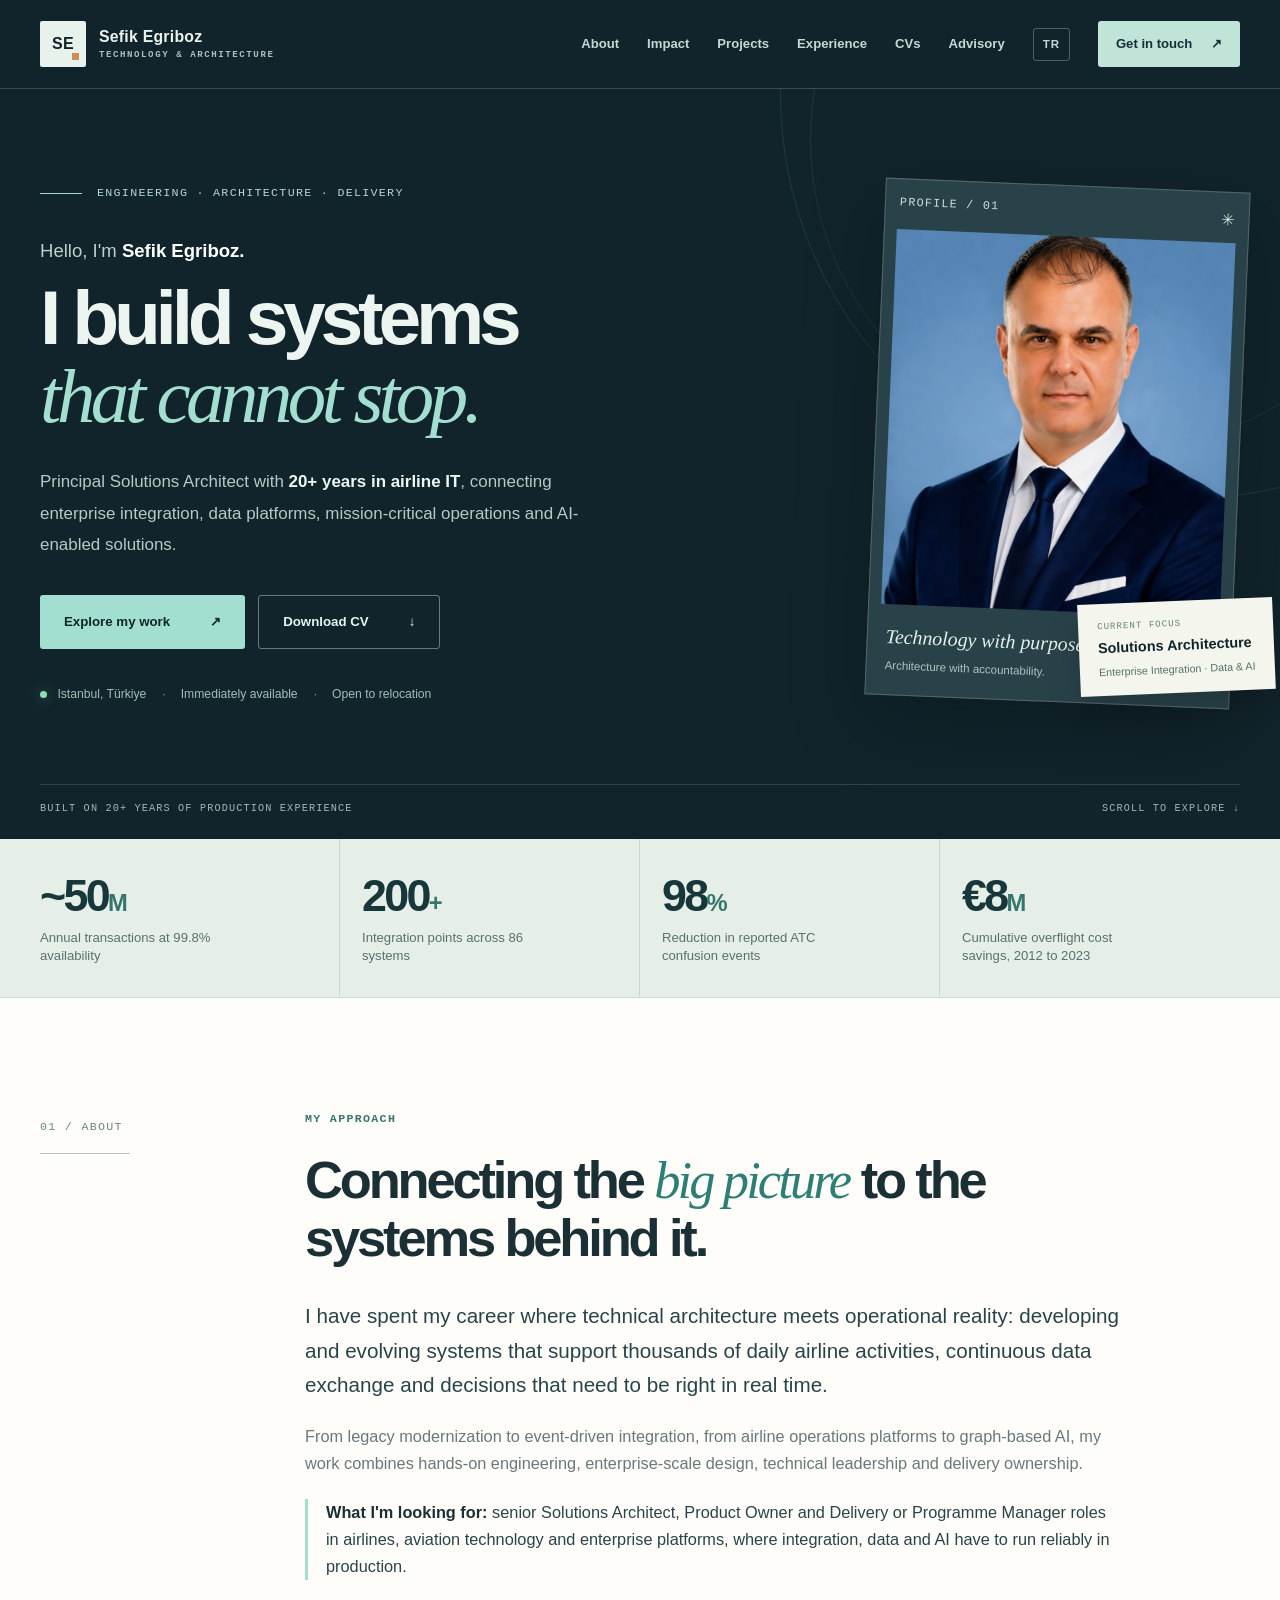
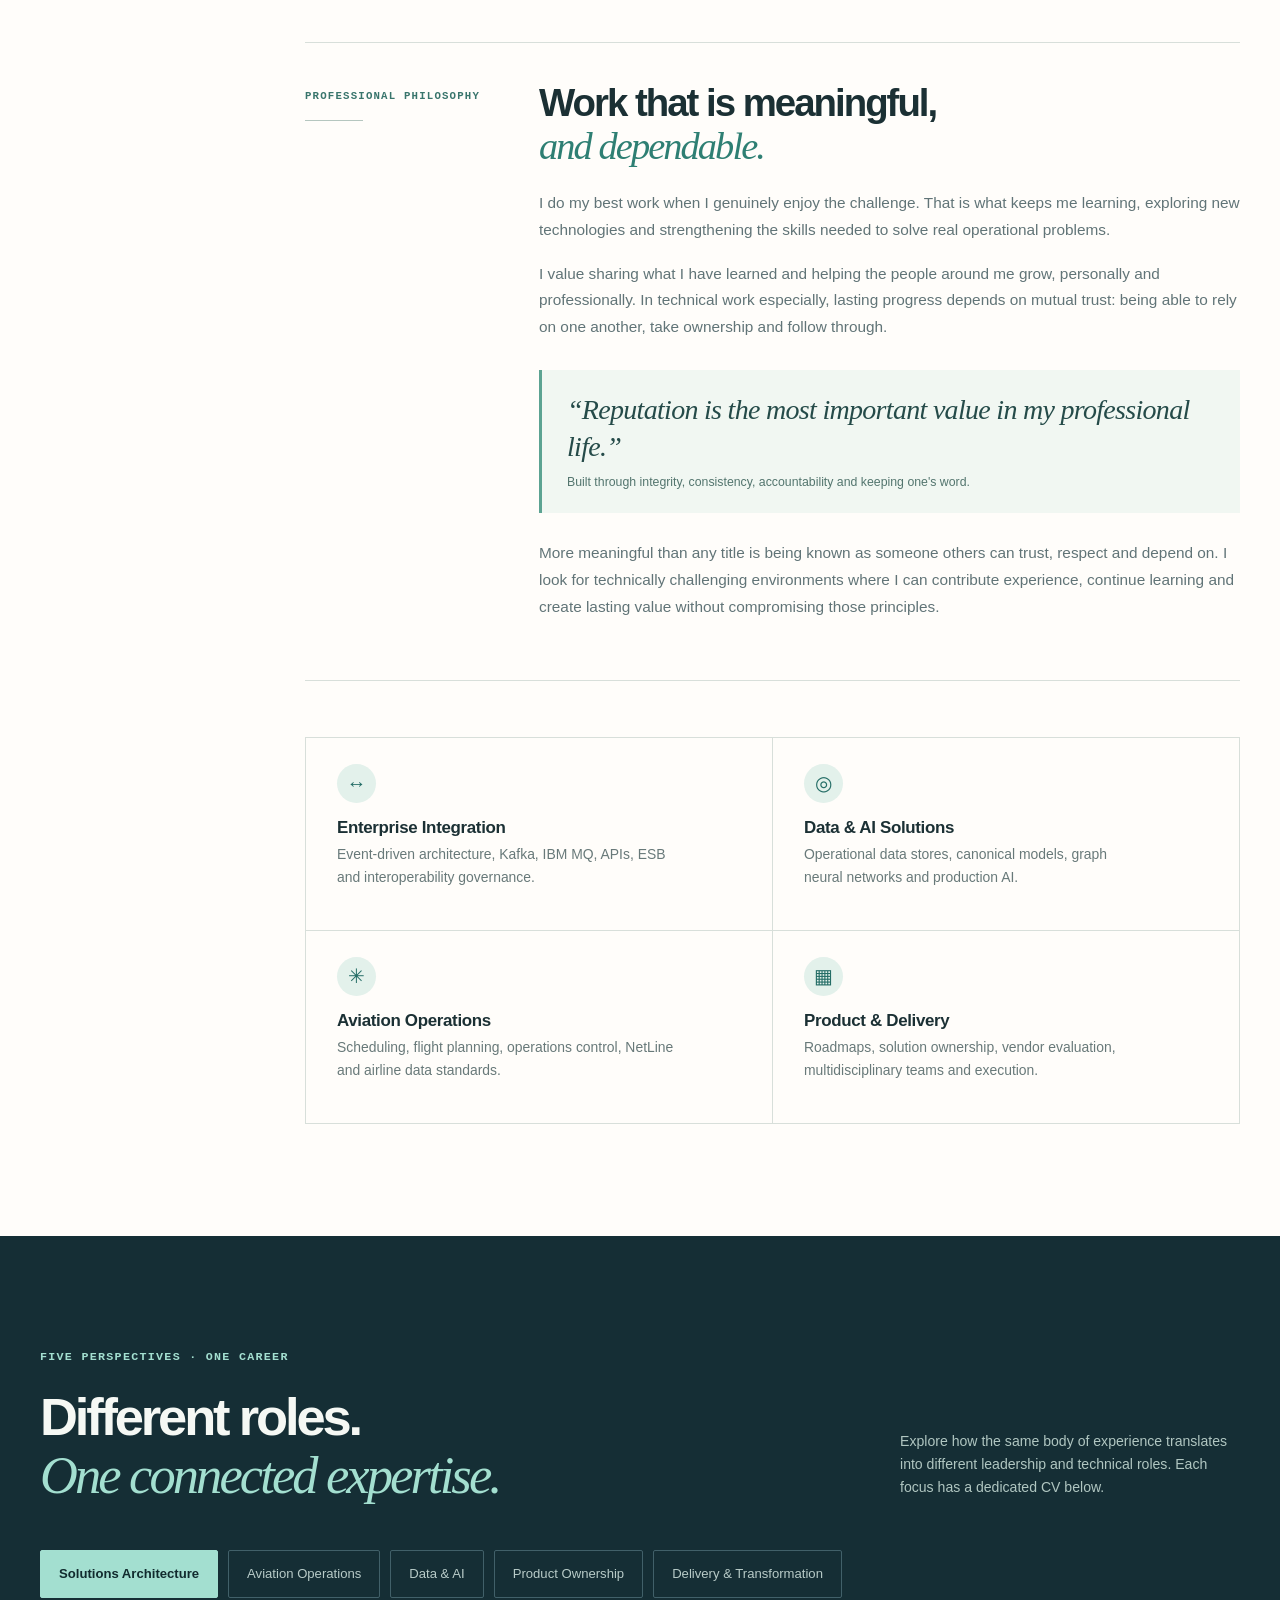
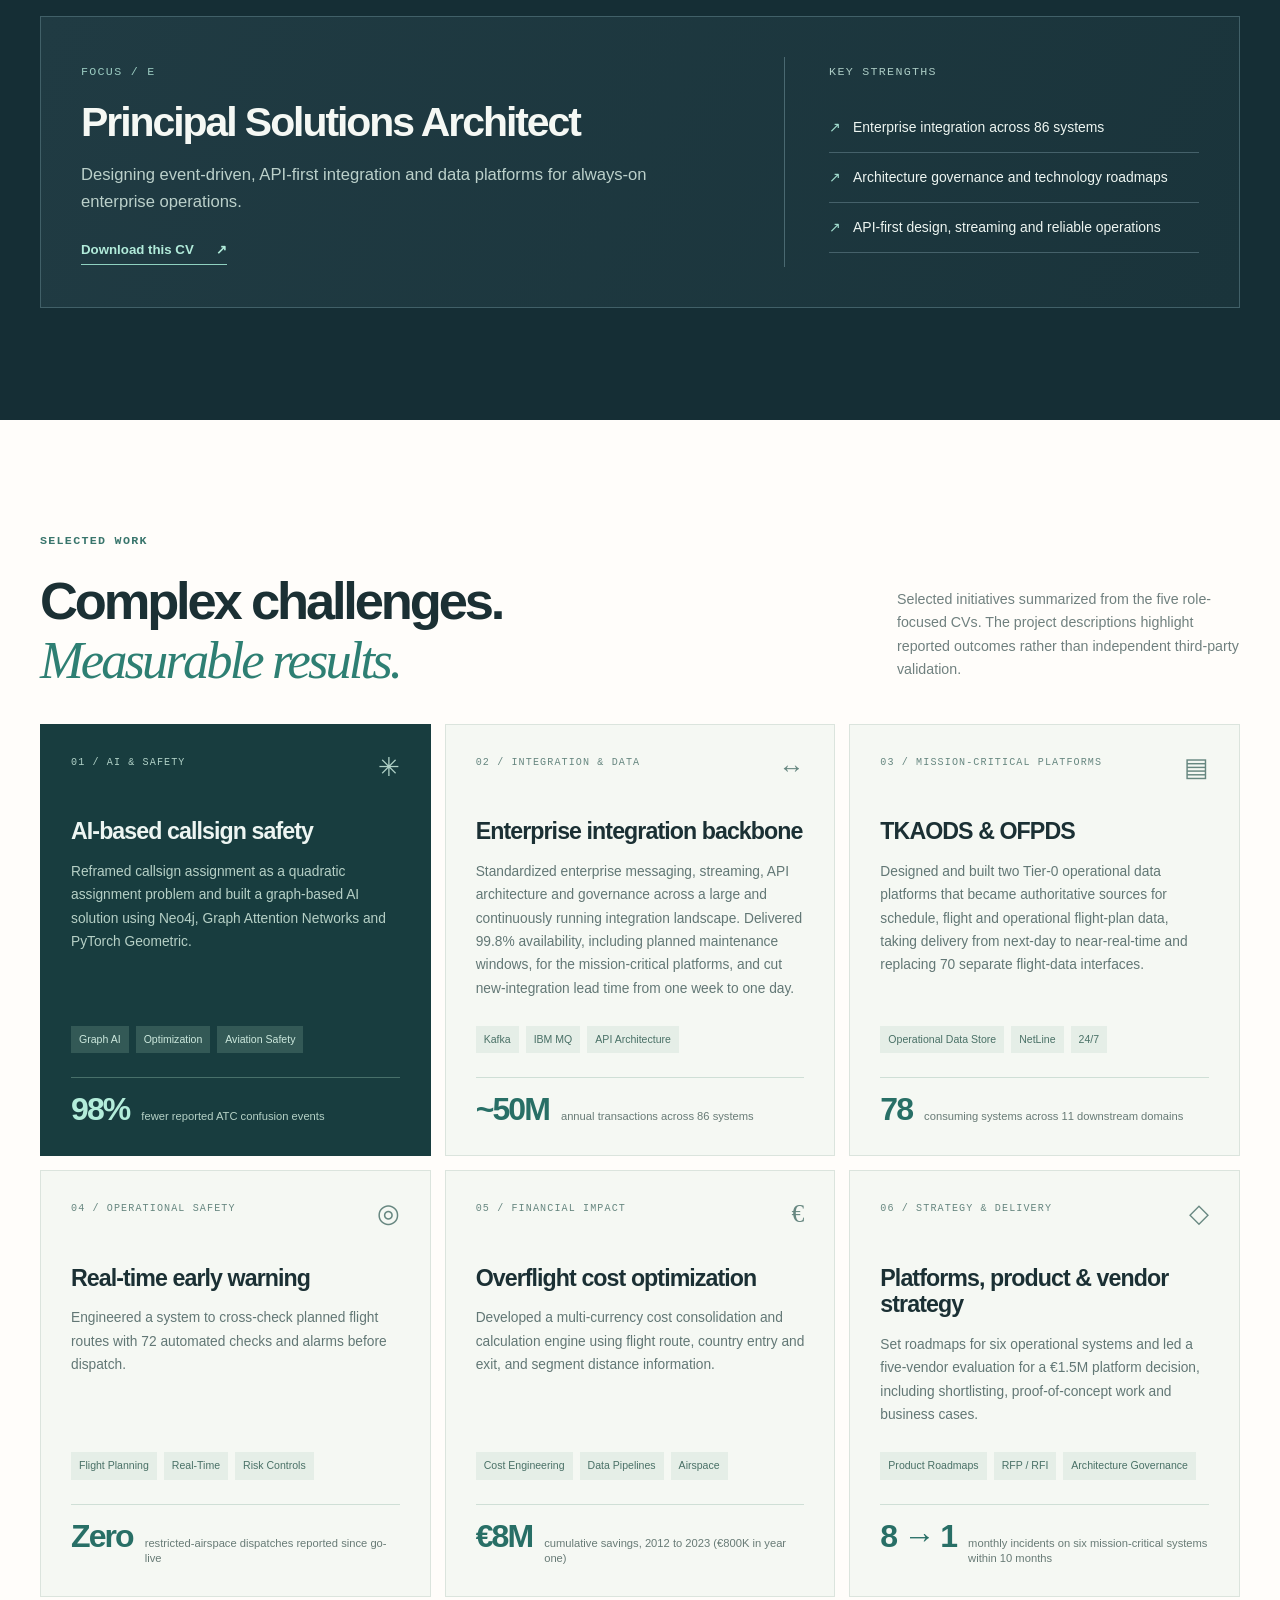
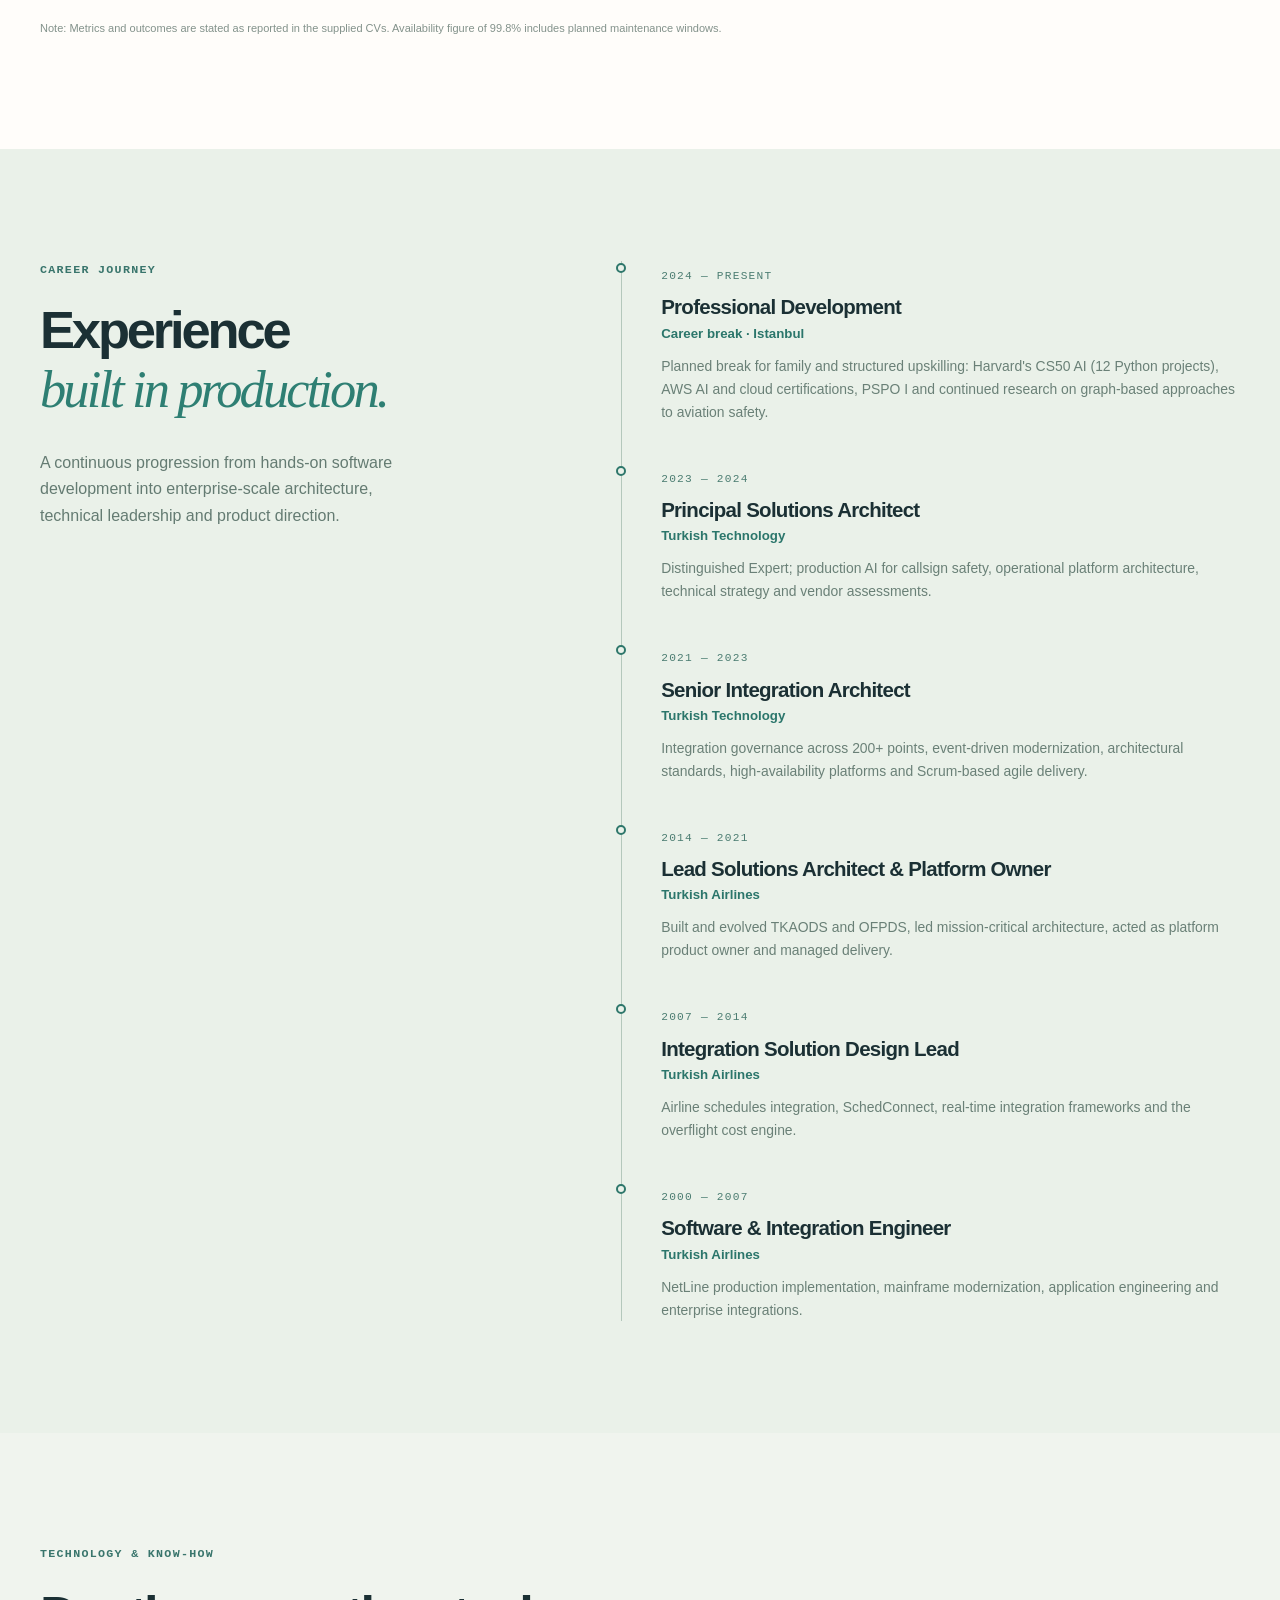
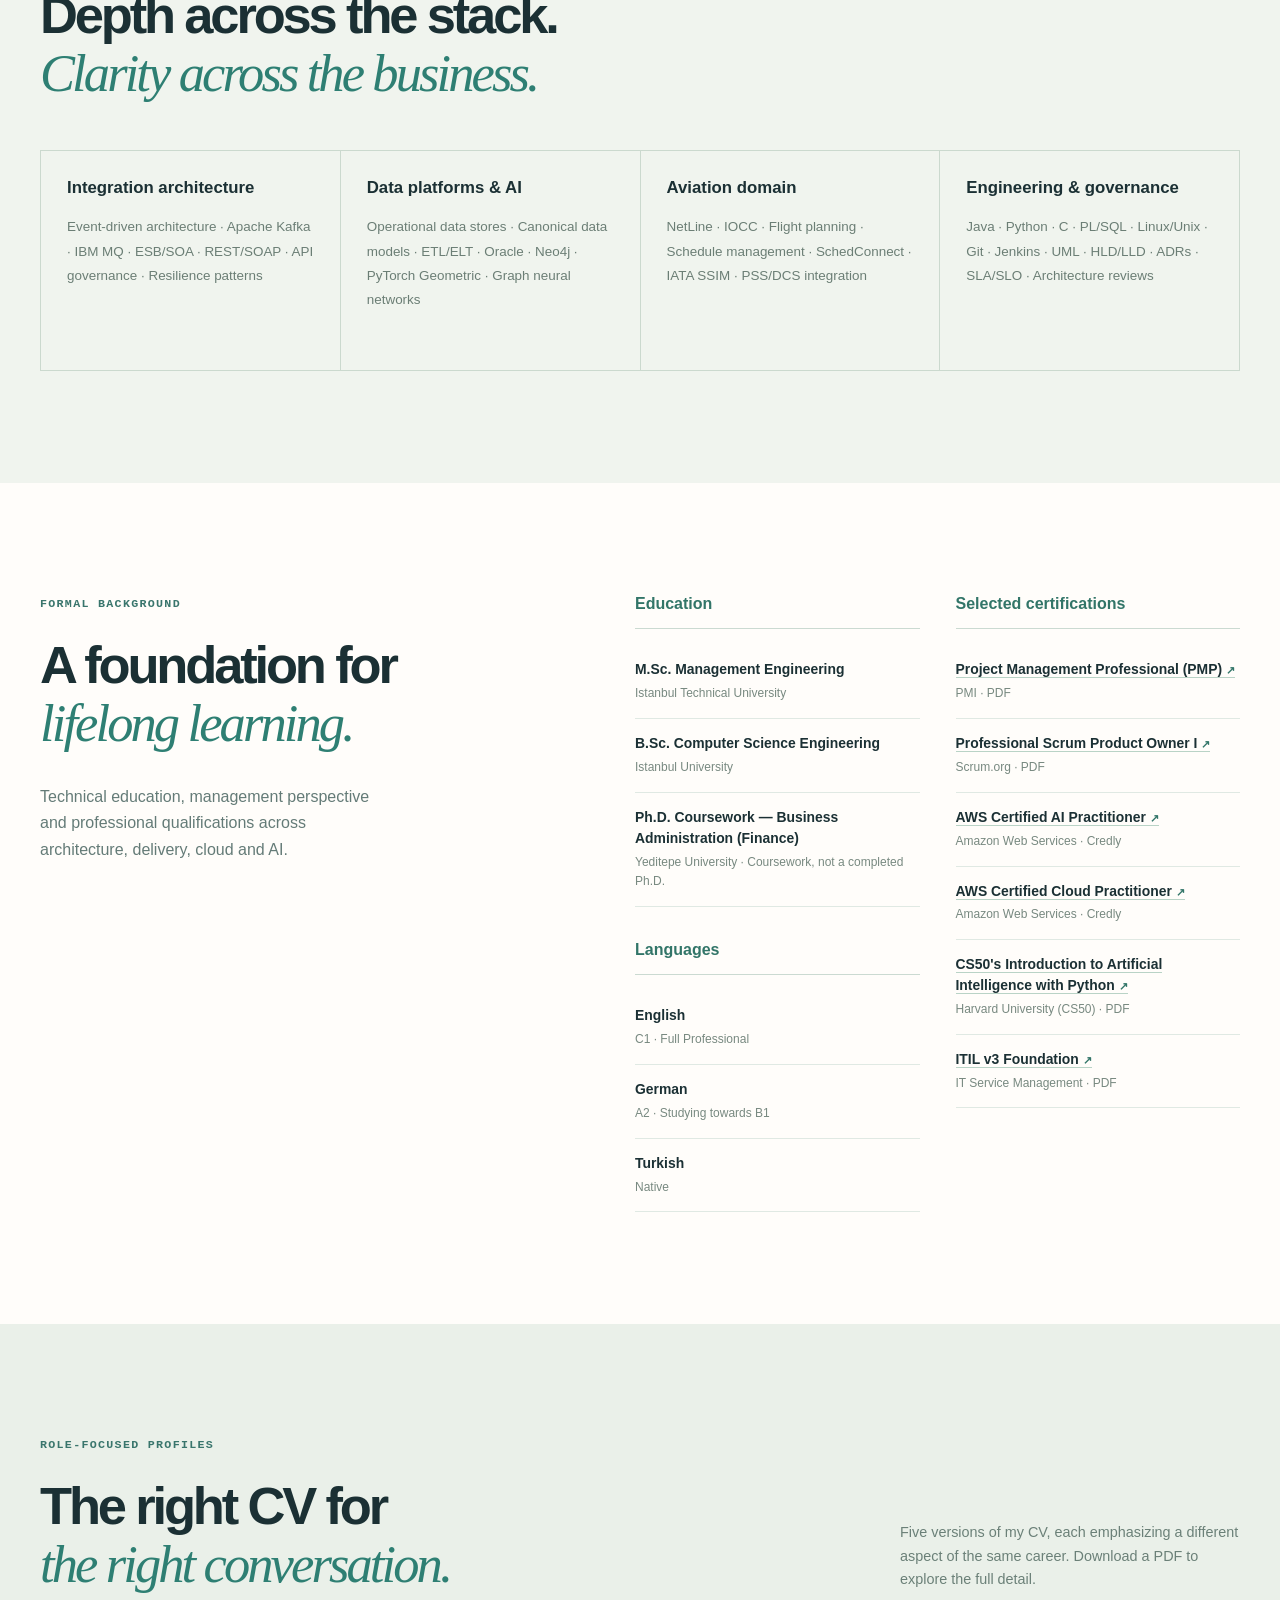
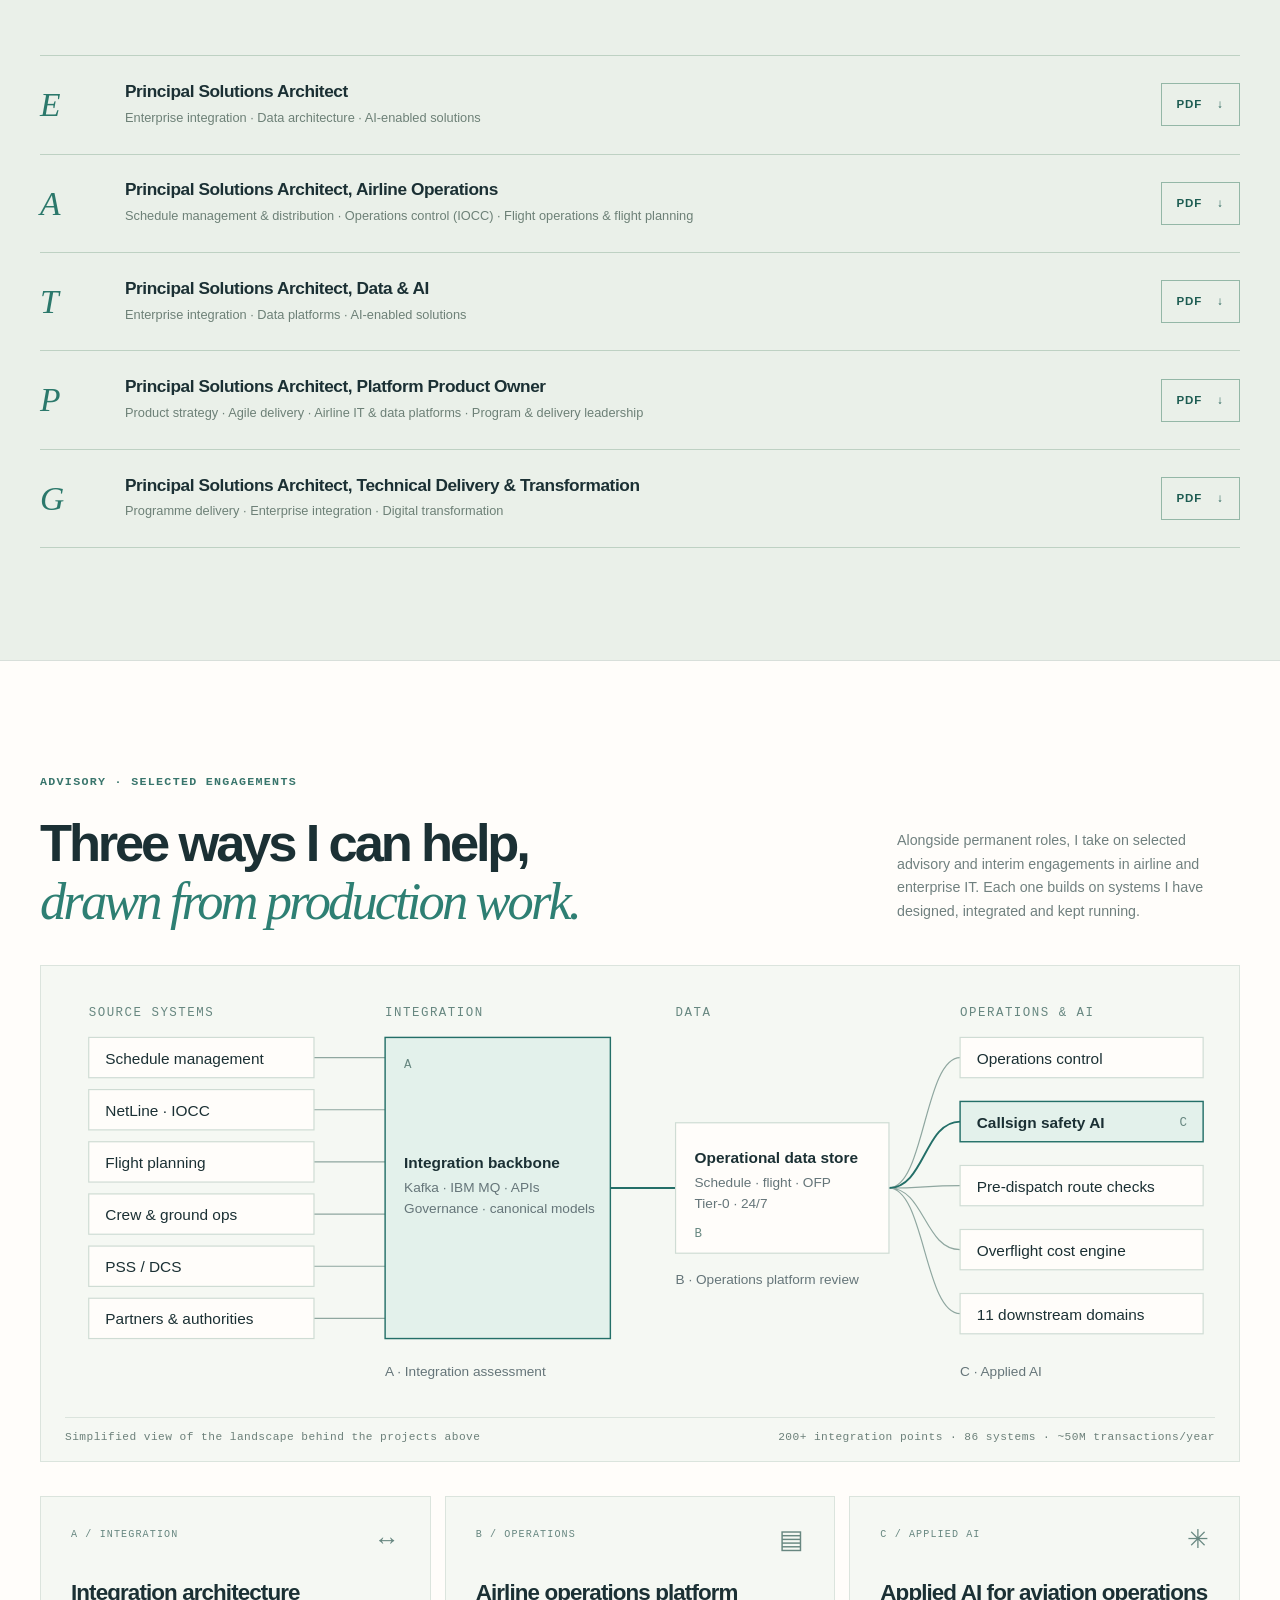
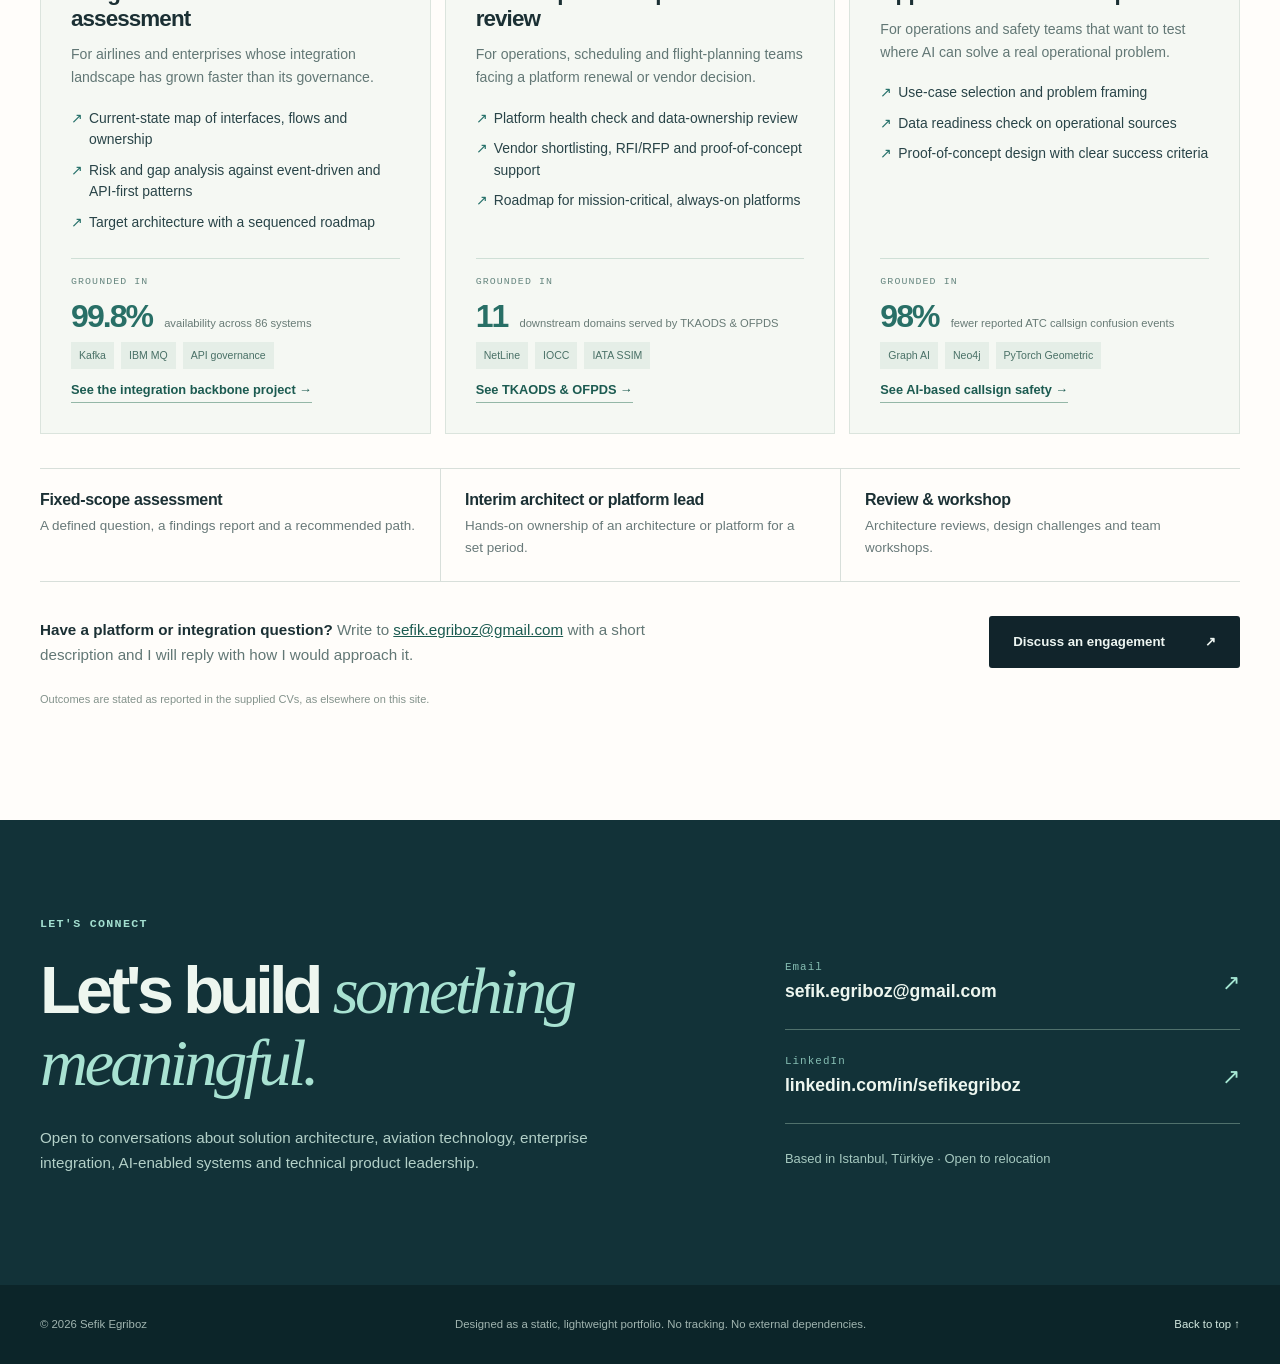
==== index.html @ 8cf84177 "Refresh stylesheet cache after philosophy update" ====
<!doctype html>
<html lang="en">
<head>
  <meta charset="utf-8">
  <meta name="viewport" content="width=device-width, initial-scale=1">
  <meta name="description" content="Sefik Egriboz — Principal Solutions Architect with 20+ years in airline IT, enterprise integration, data architecture, AI-enabled safety systems and technical product delivery.">
  <meta name="theme-color" content="#11242b">
  <meta name="color-scheme" content="light">
  <meta property="og:type" content="website">
  <meta property="og:title" content="Sefik Egriboz | Principal Solutions Architect &amp; Aviation IT">
  <meta property="og:description" content="Enterprise integration, aviation technology and AI-enabled solutions. Explore selected projects, professional experience and role-focused CVs.">
  <title>Sefik Egriboz | Principal Solutions Architect & Aviation IT</title>
  <link rel="canonical" href="https://sefikegriboz.net/">
  <meta property="og:url" content="https://sefikegriboz.net/">
  <link rel="alternate" hreflang="en" href="https://sefikegriboz.net/">
  <link rel="alternate" hreflang="tr" href="https://sefikegriboz.net/tr/">
  <link rel="alternate" hreflang="x-default" href="https://sefikegriboz.net/">
  <link rel="icon" href="favicon.svg" type="image/svg+xml">
  <link rel="stylesheet" href="style.css?v=20261109">
  <script src="script.js" defer></script>
</head>
<body>
  <a class="skip-link" href="#main">Skip to content</a>
  <header class="site-header" id="top">
    <div class="container header-inner">
      <a class="wordmark" href="#top" aria-label="Sefik Egriboz — home"><span class="wordmark-mark" aria-hidden="true">SE<span class="mark-square"></span></span><span>Sefik Egriboz<span class="wordmark-sub">TECHNOLOGY & ARCHITECTURE</span></span></a>
      <button class="nav-toggle" type="button" aria-expanded="false" aria-controls="site-nav" aria-label="Toggle navigation"><span></span><span></span><span></span></button>
      <nav class="site-nav" id="site-nav" aria-label="Main navigation">
        <a href="#about">About</a><a href="#impact">Impact</a><a href="#work">Projects</a><a href="#experience">Experience</a><a href="#cv">CVs</a><a href="#advisory">Advisory</a><a class="lang-link" href="tr/" hreflang="tr" lang="tr" aria-label="Türkçe sürüm">TR</a>
        <a class="nav-contact" href="#contact">Get in touch <span aria-hidden="true">↗</span></a>
      </nav>
    </div>
  </header>

  <main id="main">
    <section class="hero" aria-labelledby="hero-title">
      <div class="hero-arc hero-arc-1" aria-hidden="true"></div><div class="hero-arc hero-arc-2" aria-hidden="true"></div>
      <div class="container hero-grid">
        <div class="hero-content">
          <div class="eyebrow"><span class="eyebrow-line"></span><span>ENGINEERING · ARCHITECTURE · DELIVERY</span></div>
          <p class="hero-pretitle">Hello, I'm <strong>Sefik Egriboz.</strong></p>
          <h1 id="hero-title">I build systems <span class="hero-italic">that cannot stop.</span></h1>
          <p class="hero-lead">Principal Solutions Architect with <strong>20+ years in airline IT</strong>, connecting enterprise integration, data platforms, mission-critical operations and AI-enabled solutions.</p>
          <div class="hero-actions"><a class="btn btn-primary" href="#work">Explore my work <span aria-hidden="true">↗</span></a><a class="btn btn-outline" href="Sefik_Egriboz_E.pdf" download>Download CV <span aria-hidden="true">↓</span></a></div>
          <div class="hero-meta"><span><span class="meta-dot" aria-hidden="true"></span> Istanbul, Türkiye</span><span>Immediately available</span><span>Open to relocation</span></div>
        </div>
        <div class="hero-visual">
          <div class="portrait-frame"><div class="portrait-topline"><span class="mono">PROFILE / 01</span><span aria-hidden="true">✳</span></div><img src="sefikEgriboz.jpg" alt="Portrait of Sefik Egriboz" width="224" height="316"><div class="portrait-footer"><strong>Technology with purpose.</strong><span>Architecture with accountability.</span></div></div>
          <div class="hero-note"><span class="mono">CURRENT FOCUS</span><strong>Solutions Architecture</strong><span>Enterprise Integration · Data & AI</span></div>
        </div>
      </div>
      <div class="container hero-bottom"><span class="mono">BUILT ON 20+ YEARS OF PRODUCTION EXPERIENCE</span><span class="scrollhint">SCROLL TO EXPLORE <span aria-hidden="true">↓</span></span></div>
    </section>

    <section id="impact" class="impact-bar" aria-label="Selected professional outcomes">
      <div class="container impact-grid">
        <div class="impact-item"><strong>~50<span>M</span></strong><p>Annual transactions at 99.8% availability</p></div>
        <div class="impact-item"><strong>200<span>+</span></strong><p>Integration points across 86 systems</p></div>
        <div class="impact-item"><strong>98<span>%</span></strong><p>Reduction in reported ATC confusion events</p></div>
        <div class="impact-item"><strong>€8<span>M</span></strong><p>Cumulative overflight cost savings, 2012 to 2023</p></div>
      </div>
    </section>

    <section class="section section-light" id="about">
      <div class="container about-grid">
        <div class="section-side"><span class="section-number">01 / ABOUT</span><span class="side-rule"></span></div>
        <div>
          <div class="section-kicker">MY APPROACH</div>
          <h2 class="section-heading">Connecting the <em>big picture</em> to the systems behind it.</h2>
          <p class="intro-copy">I have spent my career where technical architecture meets operational reality: developing and evolving systems that support thousands of daily airline activities, continuous data exchange and decisions that need to be right in real time.</p>
          <p class="body-copy">From legacy modernization to event-driven integration, from airline operations platforms to graph-based AI, my work combines hands-on engineering, enterprise-scale design, technical leadership and delivery ownership.</p>
          <p class="body-copy looking-for"><strong>What I'm looking for:</strong> senior Solutions Architect, Product Owner and Delivery or Programme Manager roles in airlines, aviation technology and enterprise platforms, where integration, data and AI have to run reliably in production.</p>
          <div class="professional-philosophy" aria-labelledby="philosophy-title">
            <div class="philosophy-label"><span class="mono">PROFESSIONAL PHILOSOPHY</span><span class="side-rule" aria-hidden="true"></span></div>
            <div class="philosophy-copy">
              <h3 id="philosophy-title">Work that is meaningful,<br><em>and dependable.</em></h3>
              <p>I do my best work when I genuinely enjoy the challenge. That is what keeps me learning, exploring new technologies and strengthening the skills needed to solve real operational problems.</p>
              <p>I value sharing what I have learned and helping the people around me grow, personally and professionally. In technical work especially, lasting progress depends on mutual trust: being able to rely on one another, take ownership and follow through.</p>
              <blockquote><p>“Reputation is the most important value in my professional life.”</p><cite>Built through integrity, consistency, accountability and keeping one's word.</cite></blockquote>
              <p>More meaningful than any title is being known as someone others can trust, respect and depend on. I look for technically challenging environments where I can contribute experience, continue learning and create lasting value without compromising those principles.</p>
            </div>
          </div>
          <div class="discipline-grid">
            <article class="discipline"><span class="discipline-icon" aria-hidden="true">↔</span><h3>Enterprise Integration</h3><p>Event-driven architecture, Kafka, IBM MQ, APIs, ESB and interoperability governance.</p></article>
            <article class="discipline"><span class="discipline-icon" aria-hidden="true">◎</span><h3>Data & AI Solutions</h3><p>Operational data stores, canonical models, graph neural networks and production AI.</p></article>
            <article class="discipline"><span class="discipline-icon" aria-hidden="true">✳</span><h3>Aviation Operations</h3><p>Scheduling, flight planning, operations control, NetLine and airline data standards.</p></article>
            <article class="discipline"><span class="discipline-icon" aria-hidden="true">▦</span><h3>Product & Delivery</h3><p>Roadmaps, solution ownership, vendor evaluation, multidisciplinary teams and execution.</p></article>
          </div>
        </div>
      </div>
    </section>

    <section class="section section-dark focus-section" id="focus">
      <div class="container">
        <div class="focus-heading"><div><div class="section-kicker kicker-light">FIVE PERSPECTIVES · ONE CAREER</div><h2 class="section-heading light-heading">Different roles.<br><em>One connected expertise.</em></h2></div><p>Explore how the same body of experience translates into different leadership and technical roles. Each focus has a dedicated CV below.</p></div>
        <div class="focus-tabs" role="group" aria-label="Select a professional focus">
          <button type="button" class="focus-tab active" data-focus="E" aria-pressed="true">Solutions Architecture</button>
          <button type="button" class="focus-tab" data-focus="A" aria-pressed="false">Aviation Operations</button>
          <button type="button" class="focus-tab" data-focus="T" aria-pressed="false">Data & AI</button>
          <button type="button" class="focus-tab" data-focus="P" aria-pressed="false">Product Ownership</button>
          <button type="button" class="focus-tab" data-focus="G" aria-pressed="false">Delivery &amp; Transformation</button>
        </div>
        <div class="focus-panel" id="focus-panel" aria-live="polite">
          <div><span class="mono focus-label" id="focus-label">FOCUS / E</span><h3 id="focus-title">Principal Solutions Architect</h3><p id="focus-description">Designing event-driven, API-first integration and data platforms for always-on enterprise operations.</p><a id="focus-download" class="text-link" href="Sefik_Egriboz_E.pdf" download>Download this CV <span aria-hidden="true">↗</span></a></div>
          <div class="focus-points"><span class="mono">KEY STRENGTHS</span><ul id="focus-list"><li>Enterprise integration across 86 systems</li><li>Architecture governance and technology roadmaps</li><li>API-first design, streaming and reliable operations</li></ul></div>
        </div>
      </div>
    </section>

    <section class="section section-light" id="work">
      <div class="container">
        <div class="section-splithead"><div><div class="section-kicker">SELECTED WORK</div><h2 class="section-heading">Complex challenges.<br><em>Measurable results.</em></h2></div><p>Selected initiatives summarized from the five role-focused CVs. The project descriptions highlight reported outcomes rather than independent third-party validation.</p></div>
        <div class="project-grid">
          <article class="project-card project-featured" id="project-callsign"><div class="project-top"><span>01 / AI & SAFETY</span><span class="project-icon" aria-hidden="true">✳</span></div><h3>AI-based callsign safety</h3><p>Reframed callsign assignment as a quadratic assignment problem and built a graph-based AI solution using Neo4j, Graph Attention Networks and PyTorch Geometric.</p><div class="project-tags"><span>Graph AI</span><span>Optimization</span><span>Aviation Safety</span></div><div class="project-result"><strong>98%</strong><span>fewer reported ATC confusion events</span></div></article>
          <article class="project-card" id="project-integration"><div class="project-top"><span>02 / INTEGRATION & DATA</span><span class="project-icon" aria-hidden="true">↔</span></div><h3>Enterprise integration backbone</h3><p>Standardized enterprise messaging, streaming, API architecture and governance across a large and continuously running integration landscape. Delivered 99.8% availability, including planned maintenance windows, for the mission-critical platforms, and cut new-integration lead time from one week to one day.</p><div class="project-tags"><span>Kafka</span><span>IBM MQ</span><span>API Architecture</span></div><div class="project-result"><strong>~50M</strong><span>annual transactions across 86 systems</span></div></article>
          <article class="project-card" id="project-ods"><div class="project-top"><span>03 / MISSION-CRITICAL PLATFORMS</span><span class="project-icon" aria-hidden="true">▤</span></div><h3>TKAODS & OFPDS</h3><p>Designed and built two Tier-0 operational data platforms that became authoritative sources for schedule, flight and operational flight-plan data, taking delivery from next-day to near-real-time and replacing 70 separate flight-data interfaces.</p><div class="project-tags"><span>Operational Data Store</span><span>NetLine</span><span>24/7</span></div><div class="project-result"><strong>78</strong><span>consuming systems across 11 downstream domains</span></div></article>
          <article class="project-card"><div class="project-top"><span>04 / OPERATIONAL SAFETY</span><span class="project-icon" aria-hidden="true">◎</span></div><h3>Real-time early warning</h3><p>Engineered a system to cross-check planned flight routes with 72 automated checks and alarms before dispatch.</p><div class="project-tags"><span>Flight Planning</span><span>Real-Time</span><span>Risk Controls</span></div><div class="project-result"><strong>Zero</strong><span>restricted-airspace dispatches reported since go-live</span></div></article>
          <article class="project-card"><div class="project-top"><span>05 / FINANCIAL IMPACT</span><span class="project-icon" aria-hidden="true">€</span></div><h3>Overflight cost optimization</h3><p>Developed a multi-currency cost consolidation and calculation engine using flight route, country entry and exit, and segment distance information.</p><div class="project-tags"><span>Cost Engineering</span><span>Data Pipelines</span><span>Airspace</span></div><div class="project-result"><strong>€8M</strong><span>cumulative savings, 2012 to 2023 (€800K in year one)</span></div></article>
          <article class="project-card"><div class="project-top"><span>06 / STRATEGY & DELIVERY</span><span class="project-icon" aria-hidden="true">◇</span></div><h3>Platforms, product & vendor strategy</h3><p>Set roadmaps for six operational systems and led a five-vendor evaluation for a €1.5M platform decision, including shortlisting, proof-of-concept work and business cases.</p><div class="project-tags"><span>Product Roadmaps</span><span>RFP / RFI</span><span>Architecture Governance</span></div><div class="project-result"><strong>8 → 1</strong><span>monthly incidents on six mission-critical systems within 10 months</span></div></article>
        </div>
        <p class="metric-note">Note: Metrics and outcomes are stated as reported in the supplied CVs. Availability figure of 99.8% includes planned maintenance windows.</p>
      </div>
    </section>

    <section class="section experience-section" id="experience">
      <div class="container experience-layout">
        <div><div class="section-kicker">CAREER JOURNEY</div><h2 class="section-heading">Experience<br><em>built in production.</em></h2><p class="experience-intro">A continuous progression from hands-on software development into enterprise-scale architecture, technical leadership and product direction.</p></div>
        <div class="timeline">
          <article class="timeline-item"><span class="timeline-date">2024 — PRESENT</span><h3>Professional Development</h3><p class="timeline-org">Career break · Istanbul</p><p>Planned break for family and structured upskilling: Harvard's CS50 AI (12 Python projects), AWS AI and cloud certifications, PSPO I and continued research on graph-based approaches to aviation safety.</p></article>
          <article class="timeline-item"><span class="timeline-date">2023 — 2024</span><h3>Principal Solutions Architect</h3><p class="timeline-org">Turkish Technology</p><p>Distinguished Expert; production AI for callsign safety, operational platform architecture, technical strategy and vendor assessments.</p></article>
          <article class="timeline-item"><span class="timeline-date">2021 — 2023</span><h3>Senior Integration Architect</h3><p class="timeline-org">Turkish Technology</p><p>Integration governance across 200+ points, event-driven modernization, architectural standards, high-availability platforms and Scrum-based agile delivery.</p></article>
          <article class="timeline-item"><span class="timeline-date">2014 — 2021</span><h3>Lead Solutions Architect & Platform Owner</h3><p class="timeline-org">Turkish Airlines</p><p>Built and evolved TKAODS and OFPDS, led mission-critical architecture, acted as platform product owner and managed delivery.</p></article>
          <article class="timeline-item"><span class="timeline-date">2007 — 2014</span><h3>Integration Solution Design Lead</h3><p class="timeline-org">Turkish Airlines</p><p>Airline schedules integration, SchedConnect, real-time integration frameworks and the overflight cost engine.</p></article>
          <article class="timeline-item"><span class="timeline-date">2000 — 2007</span><h3>Software & Integration Engineer</h3><p class="timeline-org">Turkish Airlines</p><p>NetLine production implementation, mainframe modernization, application engineering and enterprise integrations.</p></article>
        </div>
      </div>
    </section>

    <section class="section skills-section" id="expertise"><div class="container"><div class="section-kicker">TECHNOLOGY & KNOW-HOW</div><h2 class="section-heading">Depth across the stack.<br><em>Clarity across the business.</em></h2><div class="skill-grid">
      <div class="skill-block"><h3>Integration architecture</h3><p>Event-driven architecture · Apache Kafka · IBM MQ · ESB/SOA · REST/SOAP · API governance · Resilience patterns</p></div>
      <div class="skill-block"><h3>Data platforms & AI</h3><p>Operational data stores · Canonical data models · ETL/ELT · Oracle · Neo4j · PyTorch Geometric · Graph neural networks</p></div>
      <div class="skill-block"><h3>Aviation domain</h3><p>NetLine · IOCC · Flight planning · Schedule management · SchedConnect · IATA SSIM · PSS/DCS integration</p></div>
      <div class="skill-block"><h3>Engineering & governance</h3><p>Java · Python · C · PL/SQL · Linux/Unix · Git · Jenkins · UML · HLD/LLD · ADRs · SLA/SLO · Architecture reviews</p></div>
    </div></div></section>

    <section class="section section-light credentials-section" id="credentials"><div class="container credential-grid"><div><div class="section-kicker">FORMAL BACKGROUND</div><h2 class="section-heading">A foundation for<br><em>lifelong learning.</em></h2><p>Technical education, management perspective and professional qualifications across architecture, delivery, cloud and AI.</p></div><div class="credential-columns"><div><h3>Education</h3><div class="credential-entry"><strong>M.Sc. Management Engineering</strong><span>Istanbul Technical University</span></div><div class="credential-entry"><strong>B.Sc. Computer Science Engineering</strong><span>Istanbul University</span></div><div class="credential-entry"><strong>Ph.D. Coursework — Business Administration (Finance)</strong><span>Yeditepe University · Coursework, not a completed Ph.D.</span></div><h3 class="credential-subhead">Languages</h3><div class="credential-entry"><strong>English</strong><span>C1 · Full Professional</span></div><div class="credential-entry"><strong>German</strong><span>A2 · Studying towards B1</span></div><div class="credential-entry"><strong>Turkish</strong><span>Native</span></div></div><div><h3>Selected certifications</h3><div class="credential-entry"><strong><a class="credential-link" href="certificates/Sefik_Egriboz_PMP.pdf" target="_blank" rel="noopener" aria-label="Project Management Professional (PMP) certificate, PDF, opens in a new tab">Project Management Professional (PMP)&nbsp;<span class="credential-arrow" aria-hidden="true">↗</span></a></strong><span>PMI · PDF</span></div><div class="credential-entry"><strong><a class="credential-link" href="certificates/Sefik_Egriboz_PSPO_I.pdf" target="_blank" rel="noopener" aria-label="Professional Scrum Product Owner I certificate, PDF, opens in a new tab">Professional Scrum Product Owner I&nbsp;<span class="credential-arrow" aria-hidden="true">↗</span></a></strong><span>Scrum.org · PDF</span></div><div class="credential-entry"><strong><a class="credential-link" href="https://www.credly.com/badges/edf38120-2a36-4c42-8e64-8721676bbc11/public_url" target="_blank" rel="noopener" aria-label="AWS Certified AI Practitioner, verify on Credly, opens in a new tab">AWS Certified AI Practitioner&nbsp;<span class="credential-arrow" aria-hidden="true">↗</span></a></strong><span>Amazon Web Services · Credly</span></div><div class="credential-entry"><strong><a class="credential-link" href="https://www.credly.com/badges/56a1d5a8-90d3-4fad-a31d-5dba630f3f34/public_url" target="_blank" rel="noopener" aria-label="AWS Certified Cloud Practitioner, verify on Credly, opens in a new tab">AWS Certified Cloud Practitioner&nbsp;<span class="credential-arrow" aria-hidden="true">↗</span></a></strong><span>Amazon Web Services · Credly</span></div><div class="credential-entry"><strong><a class="credential-link" href="certificates/Sefik_Egriboz_CS50_AI.pdf" target="_blank" rel="noopener" aria-label="CS50's Introduction to Artificial Intelligence with Python certificate, PDF, opens in a new tab">CS50's Introduction to Artificial Intelligence with Python&nbsp;<span class="credential-arrow" aria-hidden="true">↗</span></a></strong><span>Harvard University (CS50) · PDF</span></div><div class="credential-entry"><strong><a class="credential-link" href="certificates/Sefik_Egriboz_ITIL_Foundation.pdf" target="_blank" rel="noopener" aria-label="ITIL v3 Foundation certificate, PDF, opens in a new tab">ITIL v3 Foundation&nbsp;<span class="credential-arrow" aria-hidden="true">↗</span></a></strong><span>IT Service Management · PDF</span></div></div></div></div></section>

    <section class="section cv-section" id="cv"><div class="container"><div class="cv-header"><div><div class="section-kicker">ROLE-FOCUSED PROFILES</div><h2 class="section-heading">The right CV for<br><em>the right conversation.</em></h2></div><p>Five versions of my CV, each emphasizing a different aspect of the same career. Download a PDF to explore the full detail.</p></div><div class="cv-list">
      <article class="cv-row"><div class="cv-code">E</div><div><h3>Principal Solutions Architect</h3><p>Enterprise integration · Data architecture · AI-enabled solutions</p></div><a href="Sefik_Egriboz_E.pdf" download class="cv-download" aria-label="Download Principal Solutions Architect CV, PDF">PDF <span aria-hidden="true">↓</span></a></article>
      <article class="cv-row"><div class="cv-code">A</div><div><h3>Principal Solutions Architect, Airline Operations</h3><p>Schedule management &amp; distribution · Operations control (IOCC) · Flight operations &amp; flight planning</p></div><a href="Sefik_Egriboz_A.pdf" download class="cv-download" aria-label="Download Airline Operations CV, PDF">PDF <span aria-hidden="true">↓</span></a></article>
      <article class="cv-row"><div class="cv-code">T</div><div><h3>Principal Solutions Architect, Data &amp; AI</h3><p>Enterprise integration · Data platforms · AI-enabled solutions</p></div><a href="Sefik_Egriboz_T.pdf" download class="cv-download" aria-label="Download Data and AI CV, PDF">PDF <span aria-hidden="true">↓</span></a></article>
      <article class="cv-row"><div class="cv-code">P</div><div><h3>Principal Solutions Architect, Platform Product Owner</h3><p>Product strategy · Agile delivery · Airline IT &amp; data platforms · Program &amp; delivery leadership</p></div><a href="Sefik_Egriboz_P.pdf" download class="cv-download" aria-label="Download Product Owner CV, PDF">PDF <span aria-hidden="true">↓</span></a></article>
      <article class="cv-row"><div class="cv-code">G</div><div><h3>Principal Solutions Architect, Technical Delivery &amp; Transformation</h3><p>Programme delivery · Enterprise integration · Digital transformation</p></div><a href="Sefik_Egriboz_G.pdf" download class="cv-download" aria-label="Download Technical Delivery and Transformation CV, PDF">PDF <span aria-hidden="true">↓</span></a></article>
    </div></div></section>

    <section class="section section-light advisory-section" id="advisory" aria-labelledby="advisory-title">
      <div class="container">
        <div class="section-splithead"><div><div class="section-kicker">ADVISORY · SELECTED ENGAGEMENTS</div><h2 class="section-heading" id="advisory-title">Three ways I can help,<br><em>drawn from production work.</em></h2></div><p>Alongside permanent roles, I take on selected advisory and interim engagements in airline and enterprise IT. Each one builds on systems I have designed, integrated and kept running.</p></div>
        <figure class="advisory-figure">
          <p class="advisory-hint mono">Swipe to see the full diagram →</p>
          <div class="advisory-scroll">
            <svg viewBox="0 0 970 350" role="img" aria-labelledby="adv-dg-t adv-dg-d">
              <title id="adv-dg-t">Where the three engagements apply in an airline operations landscape</title>
              <desc id="adv-dg-d">Operational source systems feed an integration backbone, which feeds an operational data store, which serves operations control, safety AI, route checks, the overflight cost engine and downstream domains.</desc>
              <text class="lbl" x="20" y="22">SOURCE SYSTEMS</text><text class="lbl" x="270" y="22">INTEGRATION</text><text class="lbl" x="515" y="22">DATA</text><text class="lbl" x="755" y="22">OPERATIONS &amp; AI</text>
              <path class="wire" d="M210 57 H270M210 101 H270M210 145 H270M210 189 H270M210 233 H270M210 277 H270"/>
              <path class="wire-hot" d="M460 167 H515"/>
              <path class="wire" d="M695 167 C725 167 725 57 755 57M695 167 C725 167 725 165 755 165M695 167 C725 167 725 219 755 219M695 167 C725 167 725 273 755 273"/>
              <path class="wire-hot" d="M695 167 C725 167 725 111 755 111"/>
              <rect class="box" x="20" y="40" width="190" height="34"/><text x="34" y="62">Schedule management</text>
              <rect class="box" x="20" y="84" width="190" height="34"/><text x="34" y="106">NetLine · IOCC</text>
              <rect class="box" x="20" y="128" width="190" height="34"/><text x="34" y="150">Flight planning</text>
              <rect class="box" x="20" y="172" width="190" height="34"/><text x="34" y="194">Crew &amp; ground ops</text>
              <rect class="box" x="20" y="216" width="190" height="34"/><text x="34" y="238">PSS / DCS</text>
              <rect class="box" x="20" y="260" width="190" height="34"/><text x="34" y="282">Partners &amp; authorities</text>
              <rect class="spine" x="270" y="40" width="190" height="254"/>
              <text class="lbl" x="286" y="66">A</text>
              <text class="strong" x="286" y="150">Integration backbone</text><text class="sub" x="286" y="170">Kafka · IBM MQ · APIs</text><text class="sub" x="286" y="188">Governance · canonical models</text>
              <rect class="box" x="515" y="112" width="180" height="110"/>
              <text class="strong" x="531" y="146">Operational data store</text><text class="sub" x="531" y="166">Schedule · flight · OFP</text><text class="sub" x="531" y="184">Tier-0 · 24/7</text>
              <text class="lbl" x="531" y="208">B</text>
              <rect class="box" x="755" y="40" width="205" height="34"/><text x="769" y="62">Operations control</text>
              <rect class="box-hot" x="755" y="94" width="205" height="34"/><text class="strong" x="769" y="116">Callsign safety AI</text><text class="lbl" x="940" y="115">C</text>
              <rect class="box" x="755" y="148" width="205" height="34"/><text x="769" y="170">Pre-dispatch route checks</text>
              <rect class="box" x="755" y="202" width="205" height="34"/><text x="769" y="224">Overflight cost engine</text>
              <rect class="box" x="755" y="256" width="205" height="34"/><text x="769" y="278">11 downstream domains</text>
              <text class="sub" x="270" y="326">A · Integration assessment</text><text class="sub" x="515" y="248">B · Operations platform review</text><text class="sub" x="755" y="326">C · Applied AI</text>
            </svg>
          </div>
          <figcaption><span>Simplified view of the landscape behind the projects above</span><span>200+ integration points · 86 systems · ~50M transactions/year</span></figcaption>
        </figure>
        <div class="advisory-grid">
          <article class="advisory-card">
            <div class="project-top"><span>A / INTEGRATION</span><span class="project-icon" aria-hidden="true">↔</span></div>
            <h3>Integration architecture assessment</h3>
            <p class="advisory-for">For airlines and enterprises whose integration landscape has grown faster than its governance.</p>
            <ul class="advisory-list"><li>Current-state map of interfaces, flows and ownership</li><li>Risk and gap analysis against event-driven and API-first patterns</li><li>Target architecture with a sequenced roadmap</li></ul>
            <div class="advisory-proof"><span class="mono">GROUNDED IN</span><div class="project-result"><strong>99.8%</strong><span>availability across 86 systems</span></div><div class="project-tags"><span>Kafka</span><span>IBM MQ</span><span>API governance</span></div><a class="advisory-link" href="#project-integration">See the integration backbone project <span aria-hidden="true">→</span></a></div>
          </article>
          <article class="advisory-card">
            <div class="project-top"><span>B / OPERATIONS</span><span class="project-icon" aria-hidden="true">▤</span></div>
            <h3>Airline operations platform review</h3>
            <p class="advisory-for">For operations, scheduling and flight-planning teams facing a platform renewal or vendor decision.</p>
            <ul class="advisory-list"><li>Platform health check and data-ownership review</li><li>Vendor shortlisting, RFI/RFP and proof-of-concept support</li><li>Roadmap for mission-critical, always-on platforms</li></ul>
            <div class="advisory-proof"><span class="mono">GROUNDED IN</span><div class="project-result"><strong>11</strong><span>downstream domains served by TKAODS &amp; OFPDS</span></div><div class="project-tags"><span>NetLine</span><span>IOCC</span><span>IATA SSIM</span></div><a class="advisory-link" href="#project-ods">See TKAODS &amp; OFPDS <span aria-hidden="true">→</span></a></div>
          </article>
          <article class="advisory-card">
            <div class="project-top"><span>C / APPLIED AI</span><span class="project-icon" aria-hidden="true">✳</span></div>
            <h3>Applied AI for aviation operations</h3>
            <p class="advisory-for">For operations and safety teams that want to test where AI can solve a real operational problem.</p>
            <ul class="advisory-list"><li>Use-case selection and problem framing</li><li>Data readiness check on operational sources</li><li>Proof-of-concept design with clear success criteria</li></ul>
            <div class="advisory-proof"><span class="mono">GROUNDED IN</span><div class="project-result"><strong>98%</strong><span>fewer reported ATC callsign confusion events</span></div><div class="project-tags"><span>Graph AI</span><span>Neo4j</span><span>PyTorch Geometric</span></div><a class="advisory-link" href="#project-callsign">See AI-based callsign safety <span aria-hidden="true">→</span></a></div>
          </article>
        </div>
        <div class="advisory-formats" aria-label="Engagement formats">
          <div><h3>Fixed-scope assessment</h3><p>A defined question, a findings report and a recommended path.</p></div>
          <div><h3>Interim architect or platform lead</h3><p>Hands-on ownership of an architecture or platform for a set period.</p></div>
          <div><h3>Review &amp; workshop</h3><p>Architecture reviews, design challenges and team workshops.</p></div>
        </div>
        <div class="advisory-cta"><p><strong>Have a platform or integration question?</strong> Write to <a href="mailto:sefik.egriboz@gmail.com">sefik.egriboz@gmail.com</a> with a short description and I will reply with how I would approach it.</p><a class="btn advisory-btn" href="#contact">Discuss an engagement <span aria-hidden="true">↗</span></a></div>
        <p class="metric-note">Outcomes are stated as reported in the supplied CVs, as elsewhere on this site.</p>
      </div>
    </section>

    <section class="contact-section" id="contact"><div class="container contact-grid"><div><div class="section-kicker kicker-light">LET'S CONNECT</div><h2>Let's build <em>something meaningful.</em></h2><p>Open to conversations about solution architecture, aviation technology, enterprise integration, AI-enabled systems and technical product leadership.</p></div><div class="contact-links"><a href="mailto:sefik.egriboz@gmail.com"><span>Email</span><strong>sefik.egriboz@gmail.com</strong><span aria-hidden="true">↗</span></a><a href="https://www.linkedin.com/in/sefikegriboz" target="_blank" rel="noopener noreferrer"><span>LinkedIn</span><strong>linkedin.com/in/sefikegriboz</strong><span aria-hidden="true">↗</span></a><div class="contact-location">Based in Istanbul, Türkiye · Open to relocation</div></div></div></section>
  </main>
  <footer class="site-footer"><div class="container footer-inner"><span>© <span id="current-year">2026</span> Sefik Egriboz</span><span>Designed as a static, lightweight portfolio. No tracking. No external dependencies.</span><a href="#top">Back to top ↑</a></div></footer>
</body>
</html>
---- style.css ----
:root{--deep:#11242b;--deep2:#152e35;--ink:#1b3034;--muted:#657579;--pale:#f5f6f2;--paper:#fffdfa;--line:#d8dfda;--mint:#a3dfd0;--teal:#236f68;--peach:#ffc093;--outline:rgba(255,255,255,.18);--container:1200px}
*,*::before,*::after{box-sizing:border-box}html{scroll-behavior:smooth;scroll-padding-top:78px}body{margin:0;background:var(--pale);font-family:Inter,"Segoe UI",Arial,Helvetica,sans-serif;color:var(--ink);font-size:16px;line-height:1.65;text-rendering:optimizeLegibility;-webkit-font-smoothing:antialiased}button,input{font:inherit}a{color:inherit}img{max-width:100%;display:block}h1,h2,h3,p{margin-top:0}h1,h2,h3{line-height:1.14}::selection{background:#9fe2d1;color:#102127}.container{width:min(var(--container),calc(100% - 80px));margin-inline:auto}.mono,.section-number,.section-kicker,.eyebrow,.project-top,.focus-label,.timeline-date,.scrollhint{font-family:ui-monospace,"SFMono-Regular",Consolas,"Liberation Mono",monospace;letter-spacing:.11em;font-size:.73rem}.skip-link{position:absolute;z-index:999;top:-80px;left:15px;padding:12px 18px;background:#fff;color:var(--deep)}.skip-link:focus{top:10px}a:focus-visible,button:focus-visible{outline:3px solid #d29b57;outline-offset:4px}
.site-header{position:relative;z-index:20;background:#11242b;color:#ecf2ec;border-bottom:1px solid var(--outline)}.header-inner{min-height:88px;display:flex;align-items:center;justify-content:space-between;gap:32px}.wordmark{display:flex;align-items:center;gap:13px;text-decoration:none;font-size:.99rem;font-weight:700;letter-spacing:.015em;line-height:1.1}.wordmark-mark{width:46px;height:46px;display:grid;place-items:center;position:relative;background:#e8f2ec;color:var(--deep);border-radius:2px;font-size:1rem;font-weight:900}.mark-square{position:absolute;width:7px;height:7px;background:#d08d52;right:7px;bottom:7px}.wordmark-sub{display:block;font-size:.57rem;letter-spacing:.17em;font-family:ui-monospace,Consolas,monospace;color:#abbfba;margin-top:5px}.site-nav{display:flex;align-items:center;gap:28px}.site-nav a{text-decoration:none;color:#c7d7d5;font-size:.82rem;font-weight:550;white-space:nowrap}.site-nav a:hover{color:var(--mint)}.site-nav a.nav-contact{background:#c1e4d9;color:#163039;padding:12px 18px;border-radius:3px;font-weight:700}.nav-contact span{margin-left:15px}.nav-toggle{display:none}
.hero{position:relative;overflow:hidden;background:var(--deep);color:#edf5f1}.hero-grid{position:relative;z-index:2;display:grid;grid-template-columns:minmax(0,1.45fr) minmax(310px,.75fr);align-items:center;gap:8%;padding-top:90px;padding-bottom:75px;min-height:695px}.hero-arc{position:absolute;pointer-events:none;border:1px solid rgba(144,212,201,.12);border-radius:50%;width:810px;height:810px;right:-310px;top:-400px}.hero-arc-2{width:620px;height:620px;right:-150px;top:-260px;border-color:rgba(144,212,201,.09)}.eyebrow{display:flex;align-items:center;gap:15px;color:#b5d5cf;margin-bottom:33px}.eyebrow-line{height:1px;width:42px;background:#aad2c8}.hero-pretitle{font-size:1.16rem;color:#bcd0cb;margin:0 0 10px}.hero-pretitle strong{color:#fff;font-weight:600}.hero h1{max-width:720px;font-size:clamp(3.4rem,6vw,6.15rem);letter-spacing:-.068em;line-height:1.045;font-weight:690;margin:0 0 29px}.hero-italic{display:block;font-family:Georgia,"Times New Roman",serif;font-weight:400;font-style:italic;letter-spacing:-.058em;color:var(--mint)}.hero-lead{font-size:1.06rem;max-width:590px;color:#b8c9c5;line-height:1.85}.hero-lead strong{color:#edf8f3;font-weight:600}.hero-actions{display:flex;gap:13px;flex-wrap:wrap;margin-top:35px}.btn{padding:15px 24px;display:inline-flex;align-items:center;gap:40px;text-decoration:none;border-radius:3px;font-size:.83rem;font-weight:750;transition:transform .2s,background .2s}.btn:hover{transform:translateY(-2px)}.btn-primary{background:var(--mint);color:#0d282b}.btn-primary:hover{background:#c5f5e8}.btn-outline{border:1px solid rgba(220,238,234,.42);color:#e5f4f0}.btn-outline:hover{background:rgba(255,255,255,.06)}.hero-meta{margin-top:35px;display:flex;align-items:center;flex-wrap:wrap;gap:16px;color:#a4bcb6;font-size:.76rem}.hero-meta span+span:before{content:"·";padding-right:15px;color:#829c96}.meta-dot{display:inline-block;width:7px;height:7px;background:#90deaf;border-radius:50%;margin-right:7px;box-shadow:0 0 13px rgba(146,222,175,.45)}.hero-visual{position:relative;max-width:365px;width:100%;margin-left:auto}.portrait-frame{padding:12px;background:#29424a;border:1px solid #526569;transform:rotate(2.4deg);box-shadow:0 25px 75px rgba(2,12,15,.26)}.portrait-topline{display:flex;justify-content:space-between;color:#d1e1dc;margin:2px 2px 10px}.portrait-frame img{width:100%;height:375px;object-fit:cover;object-position:50% 18%}.portrait-footer{padding:16px 6px 7px}.portrait-footer strong,.portrait-footer span{display:block}.portrait-footer strong{font-family:Georgia,serif;font-size:1.24rem;font-style:italic;font-weight:400;color:#e5f3ed}.portrait-footer span{font-size:.72rem;color:#a9c4bf;margin-top:3px}.hero-note{position:absolute;right:-34px;bottom:9px;display:flex;flex-direction:column;gap:3px;background:#f4f6ed;color:var(--deep);padding:15px 19px;box-shadow:0 15px 33px rgba(0,0,0,.19);transform:rotate(-2.4deg)}.hero-note .mono{font-size:.57rem;color:#65807a}.hero-note strong{font-size:.9rem}.hero-note>span:last-child{font-size:.67rem;color:#54706a}.hero-bottom{display:flex;justify-content:space-between;padding-bottom:22px;border-top:1px solid rgba(255,255,255,.14);padding-top:15px;color:#a2b8b3}.hero-bottom .mono,.scrollhint{font-size:.64rem}
.impact-bar{background:#e5efe8;border-bottom:1px solid #cadcd4}.impact-grid{display:grid;grid-template-columns:repeat(4,1fr)}.impact-item{padding:34px 22px 32px;border-right:1px solid #c5d9d2}.impact-item:first-child{padding-left:0}.impact-item:last-child{border:0}.impact-item strong{display:block;font-size:clamp(2.3rem,3.5vw,3.7rem);line-height:1;letter-spacing:-.06em;font-weight:730;color:#17373a}.impact-item strong span{font-size:.53em;color:#36756c;letter-spacing:-.04em}.impact-item p{font-size:.82rem;color:#59716d;max-width:200px;margin:11px 0 0;line-height:1.4}
.section{padding:112px 0}.section-light{background:var(--paper)}.section-dark{background:var(--deep2);color:#f5f8f4}.section-side{display:flex;flex-direction:column;gap:15px;padding-top:8px}.section-number{color:#668783}.side-rule{height:1px;width:90px;background:#b5c6bf}.section-kicker{color:#39756c;font-weight:750;margin-bottom:21px}.kicker-light{color:var(--mint)}.section-heading{font-size:clamp(2.6rem,4.1vw,4.65rem);line-height:1.11;letter-spacing:-.06em;font-weight:640;margin:0 0 32px;max-width:820px}.section-heading em,.contact-section h2 em{font-family:Georgia,"Times New Roman",serif;font-weight:400;color:#2e7f73;letter-spacing:-.055em}.light-heading em{color:var(--mint)}.about-grid{display:grid;grid-template-columns:200px minmax(0,1fr);gap:65px}.intro-copy{font-size:1.29rem;line-height:1.67;max-width:850px;color:#294448}.body-copy{font-size:1.02rem;max-width:810px;color:#68787b}.discipline-grid{display:grid;grid-template-columns:repeat(2,minmax(0,1fr));gap:0;margin-top:56px;border-top:1px solid var(--line);border-left:1px solid var(--line)}.discipline{min-height:193px;padding:26px 31px;border-right:1px solid var(--line);border-bottom:1px solid var(--line)}.discipline-icon{display:inline-flex;width:39px;height:39px;align-items:center;justify-content:center;background:#e3f1eb;color:#246d66;border-radius:50%;font-size:1.24rem;margin-bottom:15px}.discipline h3{font-size:1.06rem;letter-spacing:-.02em;margin-bottom:6px}.discipline p{margin:0;font-size:.87rem;line-height:1.65;color:#687979;max-width:340px}
.professional-philosophy{display:grid;grid-template-columns:200px minmax(0,1fr);gap:34px;margin-top:62px;padding:38px 0 42px;border-top:1px solid var(--line);border-bottom:1px solid var(--line)}.philosophy-label{display:flex;flex-direction:column;align-items:flex-start;gap:15px;padding-top:7px;color:#39756c}.philosophy-label .mono{font-size:.67rem;font-weight:750}.philosophy-label .side-rule{width:58px}.philosophy-copy{max-width:760px}.philosophy-copy h3{font-size:clamp(1.75rem,3vw,2.55rem);line-height:1.12;letter-spacing:-.052em;font-weight:640;margin:0 0 22px}.philosophy-copy h3 em{font-family:Georgia,"Times New Roman",serif;font-weight:400;color:#2e7f73;letter-spacing:-.05em}.philosophy-copy>p{font-size:.96rem;line-height:1.75;color:#617477;margin:0 0 17px}.philosophy-copy blockquote{margin:29px 0 27px;padding:22px 25px 21px;border-left:3px solid #5ca392;background:#f1f7f2}.philosophy-copy blockquote p{font-family:Georgia,"Times New Roman",serif;font-size:clamp(1.32rem,2.2vw,1.75rem);font-style:italic;line-height:1.3;letter-spacing:-.025em;color:#254b49;margin:0 0 8px}.philosophy-copy cite{display:block;font-style:normal;font-size:.77rem;line-height:1.55;color:#53756e}
.focus-heading{display:flex;align-items:end;justify-content:space-between;gap:50px}.focus-heading .section-heading{margin-bottom:10px}.focus-heading>p{max-width:340px;color:#b0c6c1;font-size:.88rem;margin:0 0 15px}.focus-tabs{display:flex;flex-wrap:wrap;gap:10px;margin-top:36px;margin-bottom:18px}.focus-tab{cursor:pointer;background:transparent;border:1px solid #416069;color:#b8cbc8;padding:12px 18px;font-size:.82rem;border-radius:2px;transition:background .15s,color .15s}.focus-tab:hover{color:#fff;border-color:#badad2}.focus-tab.active{background:var(--mint);border-color:var(--mint);color:#112b2e;font-weight:700}.focus-panel{display:grid;grid-template-columns:1.55fr 1fr;gap:60px;min-height:292px;border:1px solid #416068;padding:40px;background:linear-gradient(115deg,#203b43,#1a343b)}.focus-label{color:#9acac0}.focus-panel h3{font-size:clamp(1.85rem,3.2vw,2.85rem);letter-spacing:-.05em;font-weight:620;margin:16px 0}.focus-panel p{max-width:640px;color:#bbd0ca;font-size:1.04rem;line-height:1.6}.text-link{font-weight:700;color:#b1ebda;text-decoration:none;border-bottom:1px solid #8fd1c0;display:inline-flex;gap:22px;padding-bottom:3px;margin-top:7px;font-size:.83rem}.focus-points{border-left:1px solid #4a6971;padding-left:44px}.focus-points .mono{color:#aacac3}.focus-points ul{padding:0;margin:20px 0 0;list-style:none}.focus-points li{padding:13px 0;border-bottom:1px solid #45616a;color:#edf5f1;font-size:.87rem}.focus-points li::before{content:"↗";display:inline-block;color:var(--mint);margin-right:12px}
.section-splithead{display:flex;justify-content:space-between;align-items:end;gap:35px;margin-bottom:35px}.section-splithead .section-heading{margin-bottom:0}.section-splithead>p{font-size:.89rem;max-width:343px;color:#70807f;margin:0 0 7px}.project-grid{display:grid;grid-template-columns:repeat(3,minmax(0,1fr));gap:14px}.project-card{background:#f5f8f3;border:1px solid #dbe4dd;min-height:375px;display:flex;flex-direction:column;padding:30px;transition:transform .2s,box-shadow .2s}.project-card:hover{transform:translateY(-3px);box-shadow:0 12px 30px rgba(28,68,59,.08)}.project-featured{background:#183d3f;color:#edf5f2;border-color:#183d3f}.project-top{display:flex;justify-content:space-between;gap:10px;font-size:.63rem;color:#678780;margin-bottom:38px}.project-featured .project-top{color:#b0d1c7}.project-icon{font-family:Georgia,serif;font-size:1.6rem;letter-spacing:0;line-height:1}.project-card h3{font-size:1.45rem;font-weight:680;letter-spacing:-.04em;margin-bottom:15px}.project-card>p{color:#627775;font-size:.86rem;line-height:1.7;flex:1}.project-featured>p{color:#b6d0c6}.project-tags{display:flex;gap:7px;flex-wrap:wrap;margin:12px 0 24px}.project-tags span{font-size:.66rem;padding:5px 8px;color:#4a7167;background:#e5eee7}.project-featured .project-tags span{background:#335956;color:#cce8dd}.project-result{border-top:1px solid #cfdfd6;padding-top:15px;display:flex;align-items:baseline;gap:12px}.project-featured .project-result{border-color:#48706a}.project-result strong{font-size:2rem;line-height:1;letter-spacing:-.06em;color:#286f66;white-space:nowrap}.project-featured .project-result strong{color:#b3edda}.project-result span{font-size:.7rem;color:#687b76;line-height:1.35}.project-featured .project-result span{color:#b5d1c6}.metric-note{font-size:.69rem;color:#83928b;margin:22px 0 0}
.experience-section{background:#eaf1e9}.experience-layout{display:grid;grid-template-columns:.88fr 1.12fr;gap:95px}.experience-layout .section-heading{position:sticky;top:100px}.experience-intro{color:#647b72;max-width:370px}.timeline{border-left:1px solid #b4c8bc}.timeline-item{position:relative;padding:0 0 40px 39px}.timeline-item:before{content:"";width:10px;height:10px;border:2px solid #2e776b;background:#eaf1e9;position:absolute;left:-6px;top:2px;border-radius:50%}.timeline-item:last-child{padding-bottom:0}.timeline-date{font-size:.7rem;color:#4c7d72}.timeline-item h3{font-size:1.28rem;font-weight:700;letter-spacing:-.035em;margin:8px 0 4px}.timeline-org{color:#2b766b;font-size:.83rem;font-weight:680;margin:0 0 10px}.timeline-item>p:last-child{font-size:.87rem;color:#6a8077;margin-bottom:0;max-width:620px}
.skills-section{background:#f0f4ee}.skills-section .section-heading{max-width:900px}.skill-grid{margin-top:48px;display:grid;grid-template-columns:repeat(4,minmax(0,1fr));gap:0;border-top:1px solid #cbd9ce;border-left:1px solid #cbd9ce}.skill-block{padding:27px 26px;border-right:1px solid #cbd9ce;border-bottom:1px solid #cbd9ce;min-height:220px}.skill-block h3{font-size:1.05rem;margin-bottom:18px}.skill-block p{font-size:.84rem;color:#6b7e75;line-height:1.8}.credential-grid{display:grid;grid-template-columns:.9fr 1.1fr;gap:100px}.credential-grid>div>p{max-width:345px;color:#647b77}.credential-columns{display:grid;grid-template-columns:1fr 1fr;gap:36px}.credential-columns h3{font-size:1rem;font-weight:750;color:#327568;padding-bottom:15px;border-bottom:1px solid #cbdad1}.credential-entry{padding:14px 0;border-bottom:1px solid #e0e9e3}.credential-entry strong,.credential-entry span{display:block}.credential-entry strong{font-size:.87rem;line-height:1.5}.credential-entry span{color:#788980;font-size:.75rem;margin-top:4px}.credential-link{color:inherit;text-decoration:none;border-bottom:1px solid #b9d3c6;transition:color .15s ease,border-color .15s ease}.credential-link:hover{color:#236f68;border-bottom-color:#236f68}.credential-entry .credential-arrow{display:inline;margin:0;color:#327568;font-size:.8em;font-weight:600}
.cv-section{background:#eaf0e9}.cv-header{display:flex;justify-content:space-between;align-items:end;gap:45px}.cv-header>p{max-width:340px;color:#6b8078;font-size:.9rem;margin-bottom:33px}.cv-list{border-top:1px solid #bed1c3;margin-top:30px}.cv-row{display:grid;grid-template-columns:65px minmax(0,1fr) auto;gap:20px;align-items:center;border-bottom:1px solid #bed1c3;padding:21px 0}.cv-code{font-family:Georgia,serif;font-size:2.1rem;font-style:italic;color:#2b786b}.cv-row h3{font-size:1.08rem;margin:0 0 5px;letter-spacing:-.025em}.cv-row p{color:#6d8077;font-size:.8rem;margin:0}.cv-download{display:inline-flex;align-items:center;gap:15px;padding:11px 15px;border:1px solid #94b7a7;color:#1c5b51;text-decoration:none;font-size:.72rem;font-weight:760;letter-spacing:.08em}.cv-download:hover{background:#d7e8da}
.contact-section{background:#123238;color:#edf6ef;padding:95px 0}.contact-grid{display:grid;grid-template-columns:1.18fr .82fr;gap:90px;align-items:center}.contact-section h2{font-size:clamp(2.8rem,5.2vw,5.5rem);font-weight:610;line-height:1.07;letter-spacing:-.07em;margin:0 0 27px}.contact-section h2 em{color:#a8e2d2}.contact-section p{color:#b3d0c8;max-width:560px;font-size:.95rem}.contact-links a{border-bottom:1px solid #50716c;display:grid;grid-template-columns:1fr auto;gap:0 15px;padding:23px 0;text-decoration:none}.contact-links a>span:first-child{grid-column:1;display:block;font-family:ui-monospace,monospace;font-size:.68rem;letter-spacing:.1em;color:#86beb3}.contact-links a strong{grid-column:1;grid-row:2;font-size:1.1rem;font-weight:570;overflow-wrap:anywhere}.contact-links a>span:last-child{grid-column:2;grid-row:1/span 2;align-self:center;font-size:1.35rem;color:#a5e7d3}.contact-links a:hover strong{color:#a8e2d2}.contact-location{margin-top:24px;color:#a6c9c0;font-size:.81rem}.site-footer{background:#0c2529;color:#a1b5b0;padding:30px 0}.footer-inner{display:flex;justify-content:space-between;gap:22px;align-items:center;font-size:.71rem}.footer-inner a{text-decoration:none;color:#d3e9e0}
@media(max-width:1080px){.container{width:min(var(--container),calc(100% - 48px))}.site-nav{gap:16px}.site-nav a{font-size:.77rem}.hero-grid{gap:5%}.hero h1{font-size:clamp(3.1rem,5.8vw,5rem)}.hero-note{right:-15px}.project-grid{grid-template-columns:repeat(2,minmax(0,1fr))}.skill-grid{grid-template-columns:repeat(2,minmax(0,1fr))}.about-grid{grid-template-columns:135px minmax(0,1fr);gap:32px}.experience-layout{gap:45px}.credential-grid{gap:40px}}
@media(max-width:760px){html{scroll-padding-top:65px}.container{width:calc(100% - 36px)}.header-inner{min-height:74px}.wordmark{font-size:.87rem}.wordmark-mark{width:40px;height:40px}.nav-toggle{display:flex;flex-direction:column;justify-content:space-evenly;width:43px;height:43px;padding:10px;border:1px solid #496068;background:transparent;cursor:pointer}.nav-toggle span{display:block;background:#d0eee3;height:2px;width:100%}.site-nav{display:none;position:absolute;left:0;right:0;top:74px;flex-direction:column;gap:0;align-items:stretch;background:#173239;padding:10px 18px 20px;border-bottom:1px solid #46616a}.site-nav.open{display:flex}.site-nav a{padding:12px 8px;font-size:.9rem}.site-nav a.nav-contact{margin-top:10px;text-align:center}.hero-grid{grid-template-columns:1fr;gap:60px;padding-top:68px;padding-bottom:45px;min-height:0}.hero h1{font-size:clamp(3.55rem,10vw,5.4rem)}.hero-lead{font-size:1rem}.hero-visual{margin-inline:auto;max-width:335px}.portrait-frame img{height:350px}.hero-note{right:-11px}.hero-bottom{gap:15px}.hero-bottom .mono,.scrollhint{font-size:.54rem}.impact-grid{grid-template-columns:1fr 1fr}.impact-item{padding:28px 15px!important;border-bottom:1px solid #c5d9d2}.impact-item:nth-child(2){border-right:0}.impact-item:nth-last-child(-n+2){border-bottom:0}.impact-item strong{font-size:2.6rem}.section{padding:74px 0}.about-grid,.professional-philosophy,.experience-layout,.credential-grid,.contact-grid{grid-template-columns:1fr;gap:38px}.section-side{flex-direction:row;align-items:center}.side-rule{width:70px}.professional-philosophy{margin-top:46px;padding:30px 0 34px;gap:18px}.philosophy-label{flex-direction:row;align-items:center;padding-top:0}.philosophy-copy blockquote{padding:20px 21px}.section-heading{font-size:clamp(2.5rem,7.3vw,3.8rem)}.intro-copy{font-size:1.11rem}.focus-heading,.section-splithead,.cv-header{flex-direction:column;align-items:stretch;gap:13px}.focus-heading>p,.section-splithead>p,.cv-header>p{max-width:680px}.focus-panel{grid-template-columns:1fr;gap:30px;padding:26px}.focus-points{border:0;border-top:1px solid #4a6971;padding:25px 0 0}.focus-tabs{margin-top:27px}.focus-tab{padding:10px 12px;font-size:.76rem}.project-grid{grid-template-columns:1fr 1fr}.project-card{padding:24px;min-height:350px}.timeline{margin-left:8px}.credential-columns{gap:20px}.contact-section{padding:70px 0}.footer-inner{flex-wrap:wrap}}
@media(max-width:520px){.hero h1{font-size:clamp(3.15rem,13.5vw,4.2rem)}.hero-meta{gap:10px;font-size:.69rem}.hero-meta span+span:before{padding-right:8px}.btn{width:100%;justify-content:space-between}.hero-visual{max-width:300px}.portrait-frame img{height:320px}.hero-bottom .mono{max-width:190px}.impact-item strong{font-size:2.26rem}.impact-item p{font-size:.74rem}.discipline-grid,.project-grid,.skill-grid,.credential-columns{grid-template-columns:1fr}.discipline{min-height:0}.project-card{min-height:0}.project-top{margin-bottom:28px}.project-card>p{min-height:80px}.credential-columns{gap:30px}.cv-row{grid-template-columns:42px minmax(0,1fr);gap:12px}.cv-code{font-size:1.6rem}.cv-download{grid-column:2;width:max-content;margin-top:2px;padding:8px 12px}.contact-section h2{font-size:3.25rem}.contact-links a strong{font-size:.98rem}.site-footer{padding:22px 0}}
@media(prefers-reduced-motion:reduce){*,*::before,*::after{scroll-behavior:auto!important;transition:none!important;animation:none!important}}
@media print{.site-header,.hero-actions,.hero-bottom,.focus-tabs,.cv-download,.site-footer{display:none!important}.section,.contact-section{padding:25px 0}.hero,.focus-section,.contact-section{color:#172e31;background:#fff}.hero-grid{min-height:0}.hero h1{font-size:42px}.hero-italic,.section-heading em,.contact-section h2 em{color:#226d63}.portrait-frame{transform:none;box-shadow:none}.project-grid{grid-template-columns:repeat(2,1fr)}.project-card{break-inside:avoid}.timeline-item{break-inside:avoid}}
.site-nav a.lang-link{font-size:.72rem;font-weight:750;letter-spacing:.08em;border:1px solid rgba(220,238,234,.3);padding:6px 9px;border-radius:3px}.site-nav a.lang-link:hover{border-color:var(--mint)}
.body-copy.looking-for{margin-top:22px;padding-left:18px;border-left:3px solid var(--mint);color:#294448}.looking-for strong{color:var(--ink)}
.credential-columns h3.credential-subhead{margin-top:34px}
@media(max-width:760px){.site-nav a.lang-link{align-self:flex-start;margin:6px 8px;font-size:.8rem}}
.advisory-section{border-top:1px solid var(--line)}.project-card[id]{scroll-margin-top:24px}.advisory-figure{margin:0 0 34px;background:#f5f8f3;border:1px solid #dbe4dd;padding:24px 24px 14px}.advisory-scroll{overflow-x:auto}.advisory-scroll svg{display:block;width:100%;min-width:680px;height:auto}.advisory-figure svg text{font-family:Inter,"Segoe UI",Arial,Helvetica,sans-serif;font-size:13px;fill:var(--ink)}.advisory-figure svg .lbl{font-family:ui-monospace,"SFMono-Regular",Consolas,"Liberation Mono",monospace;font-size:10.5px;letter-spacing:.12em;fill:#678780}.advisory-figure svg .sub{font-size:11.5px;fill:var(--muted)}.advisory-figure svg .strong{font-weight:650}.advisory-figure svg .box{fill:var(--paper);stroke:#cfdcd4}.advisory-figure svg .box-hot,.advisory-figure svg .spine{fill:#e3f1eb;stroke:var(--teal);stroke-width:1.2}.advisory-figure svg .wire{fill:none;stroke:#8fa7a0;stroke-width:1}.advisory-figure svg .wire-hot{fill:none;stroke:var(--teal);stroke-width:1.6}.advisory-figure figcaption{display:flex;flex-wrap:wrap;justify-content:space-between;gap:6px 20px;border-top:1px solid #dbe4dd;margin-top:12px;padding-top:10px;font-family:ui-monospace,"SFMono-Regular",Consolas,monospace;font-size:.7rem;letter-spacing:.04em;color:#6c807a}
.advisory-grid{display:grid;grid-template-columns:repeat(3,minmax(0,1fr));gap:14px}.advisory-card{background:#f5f8f3;border:1px solid #dbe4dd;padding:30px;display:flex;flex-direction:column;min-width:0;transition:border-color .2s}.advisory-card:hover{border-color:#9cc3b5}.advisory-card .project-top{margin-bottom:28px}.advisory-card h3{font-size:1.4rem;font-weight:680;letter-spacing:-.04em;margin-bottom:12px}.advisory-for{color:#627775;font-size:.88rem;line-height:1.65;margin-bottom:18px}.advisory-list{list-style:none;padding:0;margin:0 0 24px;display:grid;gap:9px;flex:1;align-content:start}.advisory-list li{display:grid;grid-template-columns:18px 1fr;font-size:.87rem;line-height:1.55;color:#294448}.advisory-list li::before{content:"↗";color:var(--teal)}.advisory-proof{border-top:1px solid #cfdfd6;padding-top:15px;display:grid;gap:10px}.advisory-proof>.mono{color:#678780;font-size:.62rem}.advisory-proof .project-result{border:0;padding:0}.advisory-proof .project-tags{margin:0}.advisory-link{font-size:.8rem;font-weight:700;color:#1c5b51;text-decoration:none;border-bottom:1px solid #94b7a7;justify-self:start;padding-bottom:2px}.advisory-link:hover{color:var(--teal);border-color:var(--teal)}
.advisory-formats{display:grid;grid-template-columns:repeat(3,minmax(0,1fr));margin-top:34px;border-top:1px solid var(--line);border-bottom:1px solid var(--line)}.advisory-formats>div{padding:22px 24px 22px 0;min-width:0}.advisory-formats>div+div{padding-left:24px;border-left:1px solid var(--line)}.advisory-formats h3{font-size:1rem;letter-spacing:-.02em;margin-bottom:5px}.advisory-formats p{margin:0;font-size:.84rem;color:#687979}.advisory-cta{display:flex;flex-wrap:wrap;align-items:center;justify-content:space-between;gap:20px;margin-top:34px}.advisory-cta p{margin:0;max-width:620px;color:#627775;font-size:.95rem}.advisory-cta p strong{color:var(--ink)}.advisory-cta p a{color:#1c5b51}.advisory-btn{background:var(--deep);color:#edf5f1}.advisory-btn:hover{background:#1c3a42}
@media(max-width:1080px){.advisory-grid{grid-template-columns:1fr 1fr}.advisory-grid .advisory-card:last-child{grid-column:1/-1}}
@media(max-width:760px){.advisory-grid,.advisory-formats{grid-template-columns:1fr}.advisory-grid .advisory-card:last-child{grid-column:auto}.advisory-card{padding:24px}.advisory-figure{padding:16px 16px 12px}.advisory-formats>div,.advisory-formats>div+div{padding:18px 0;border-left:0}.advisory-formats>div+div{border-top:1px solid var(--line)}}
.advisory-hint{display:none}@media(max-width:760px){.advisory-hint{display:block;margin:0 0 10px;color:#678780;font-size:.62rem}}
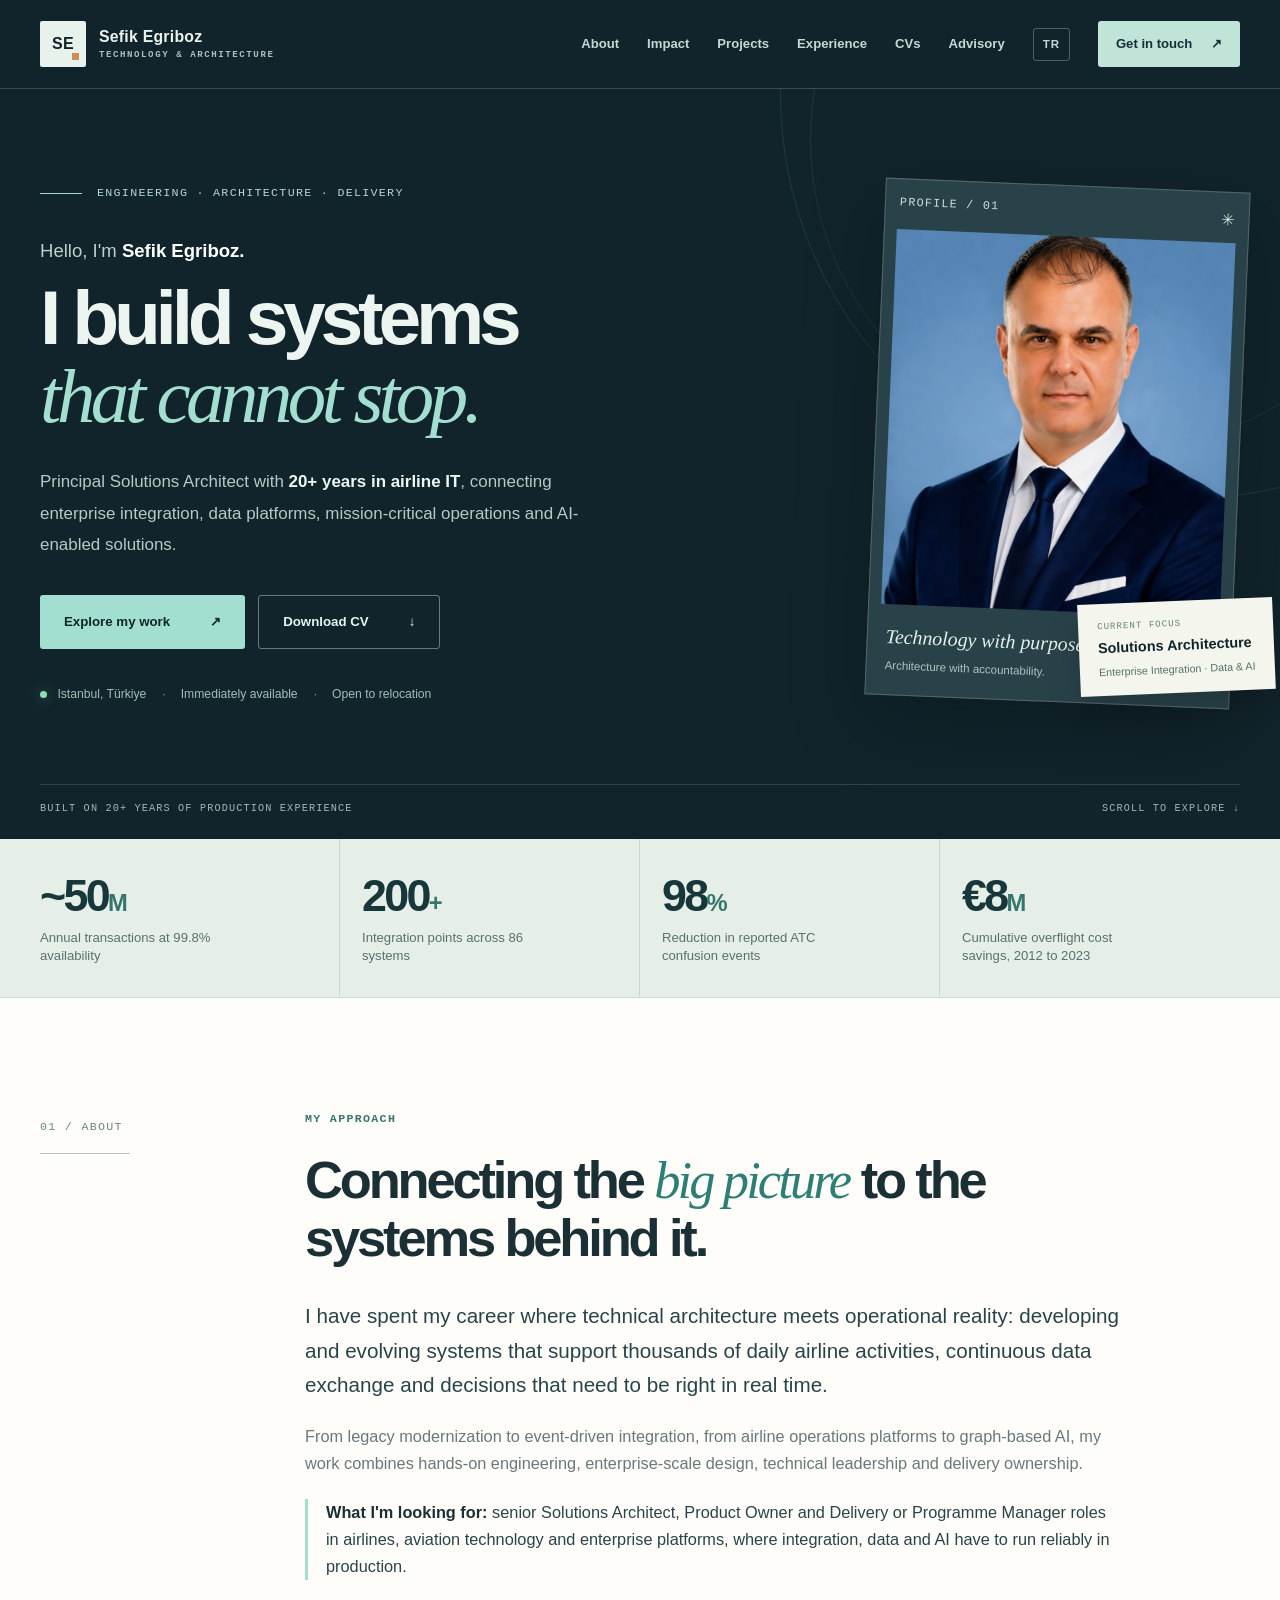
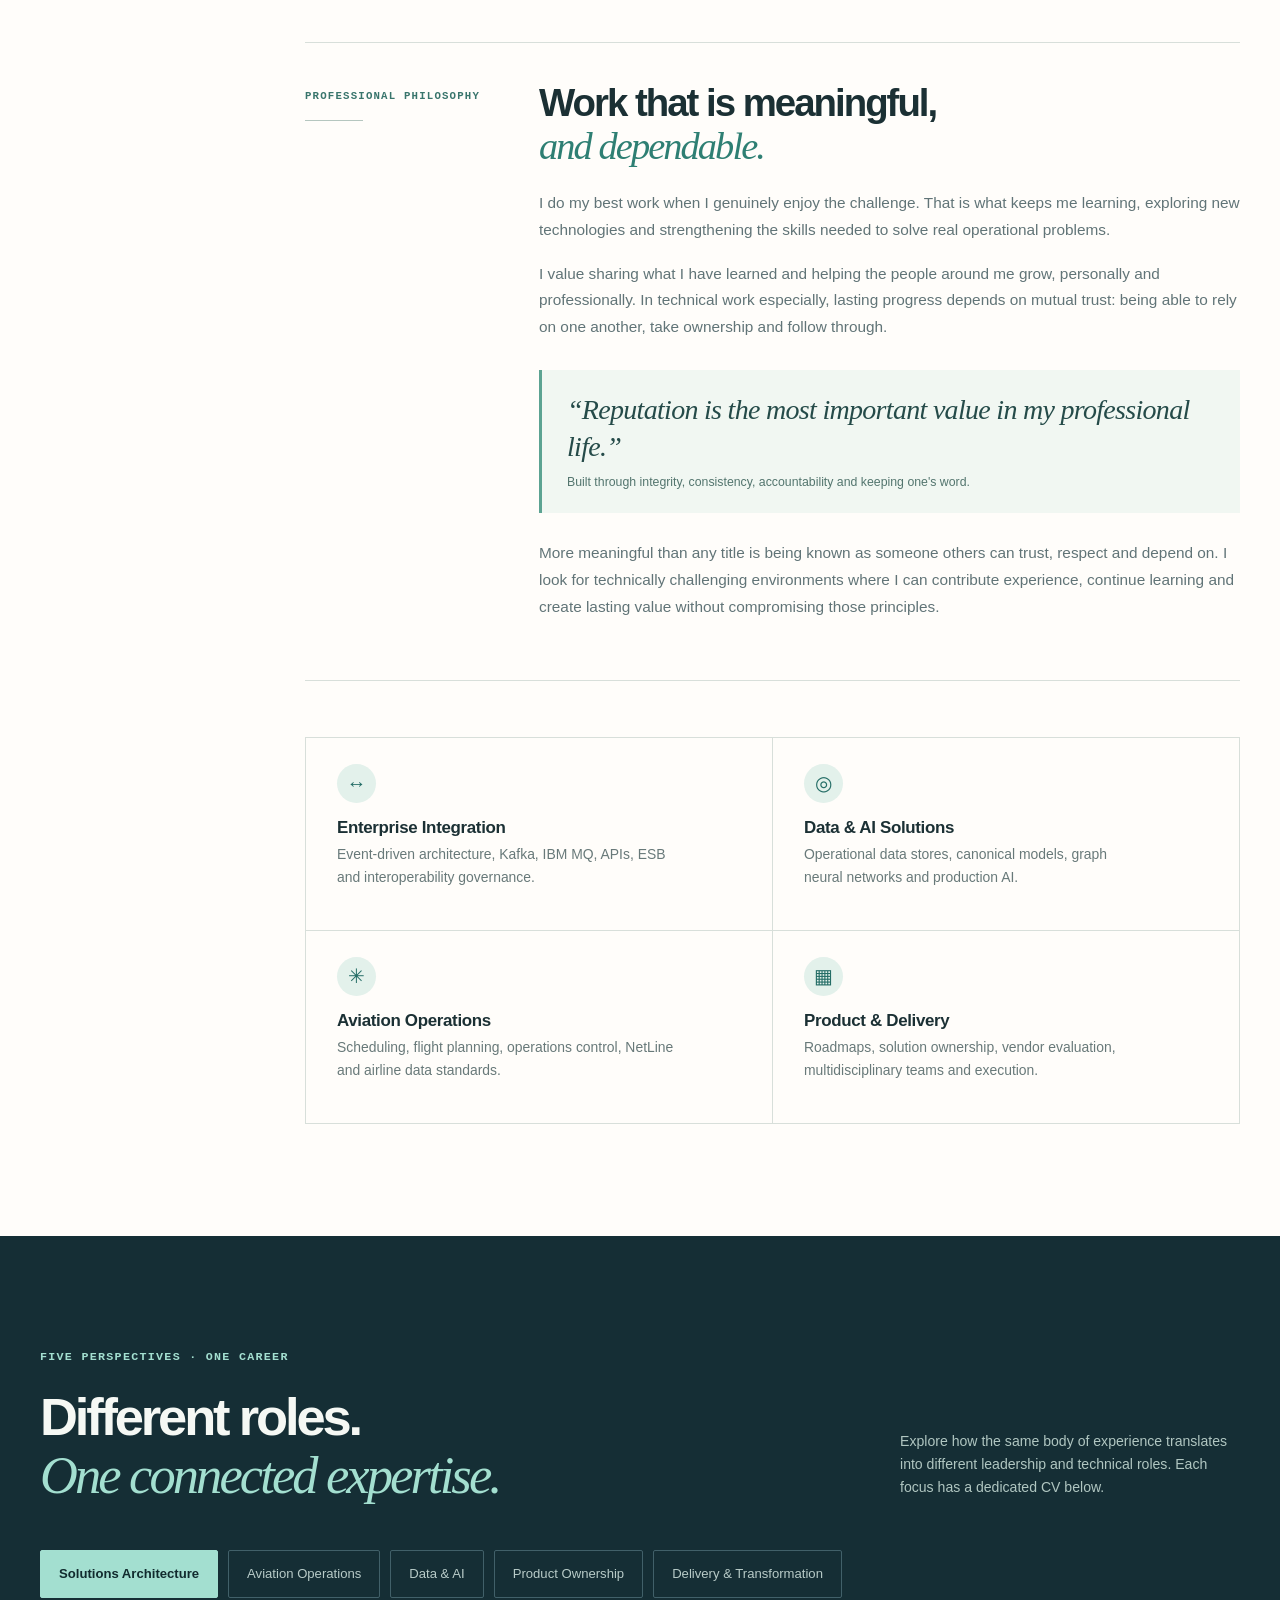
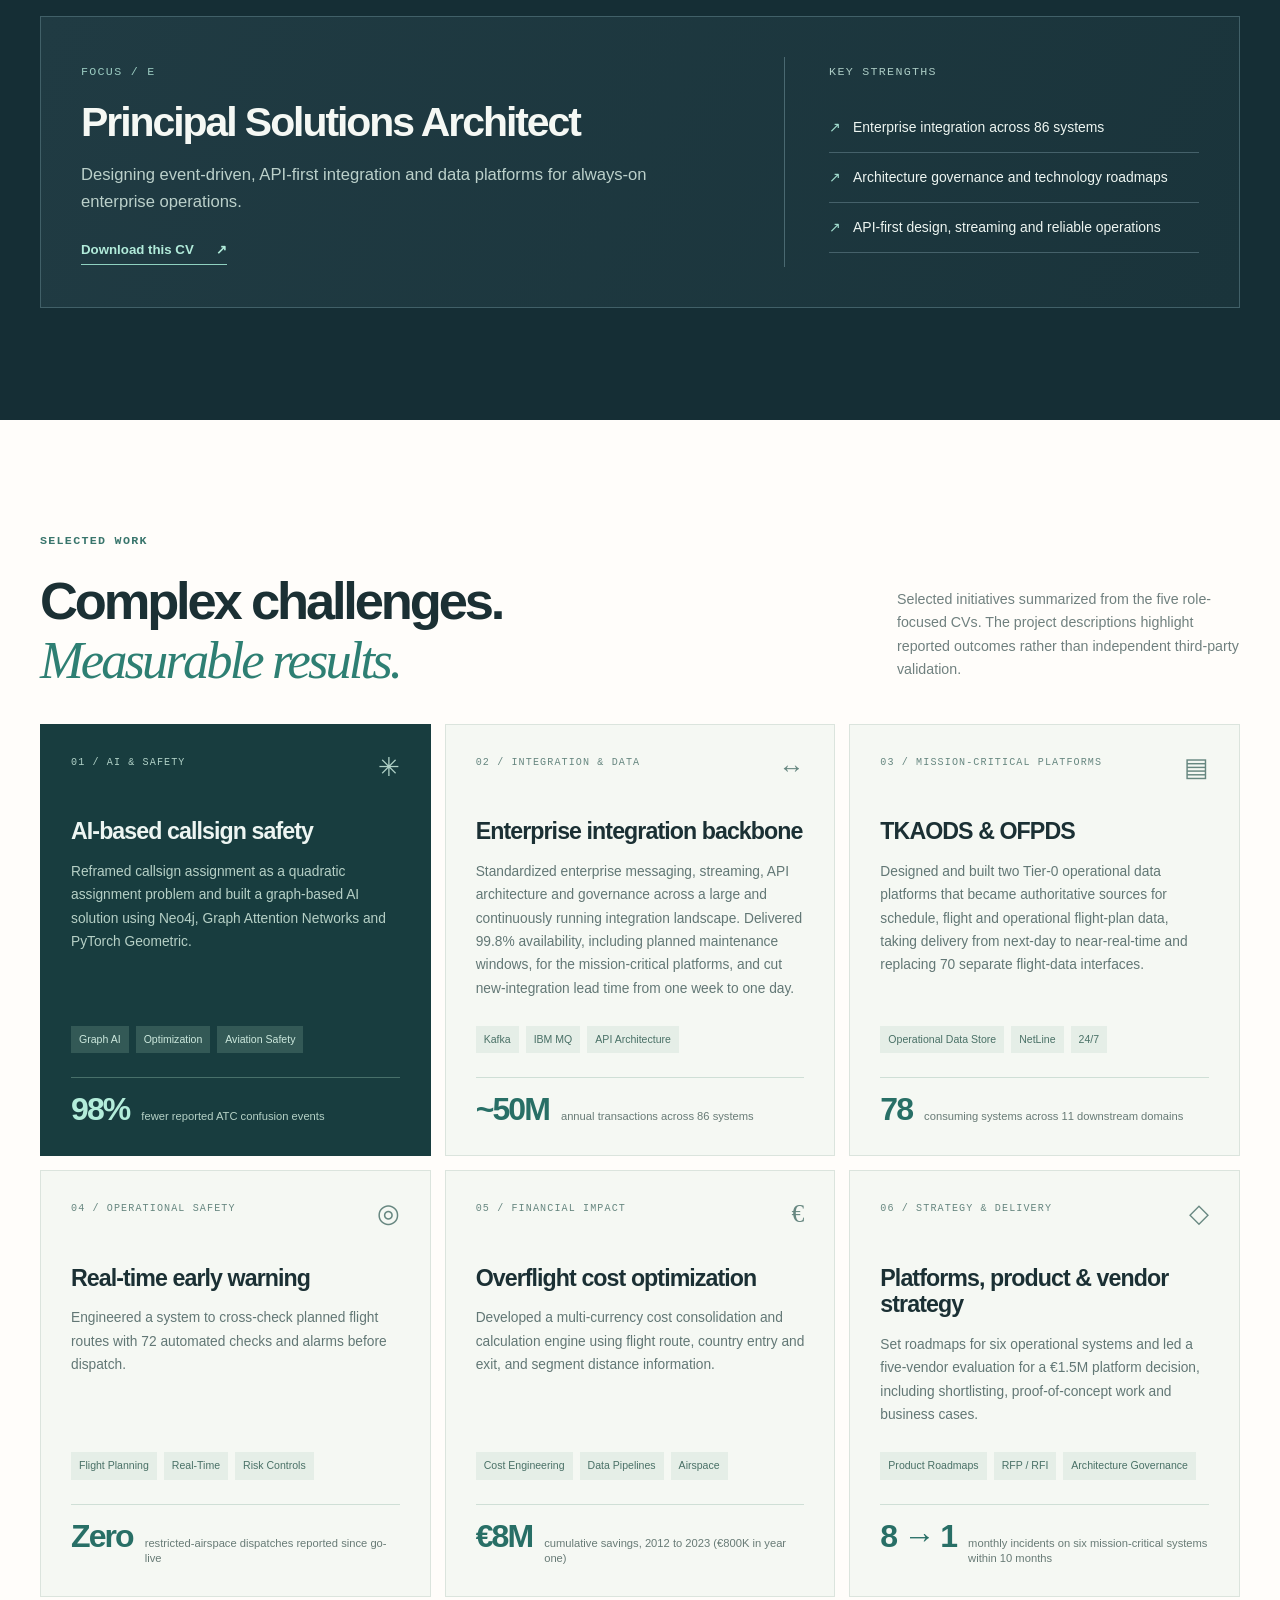
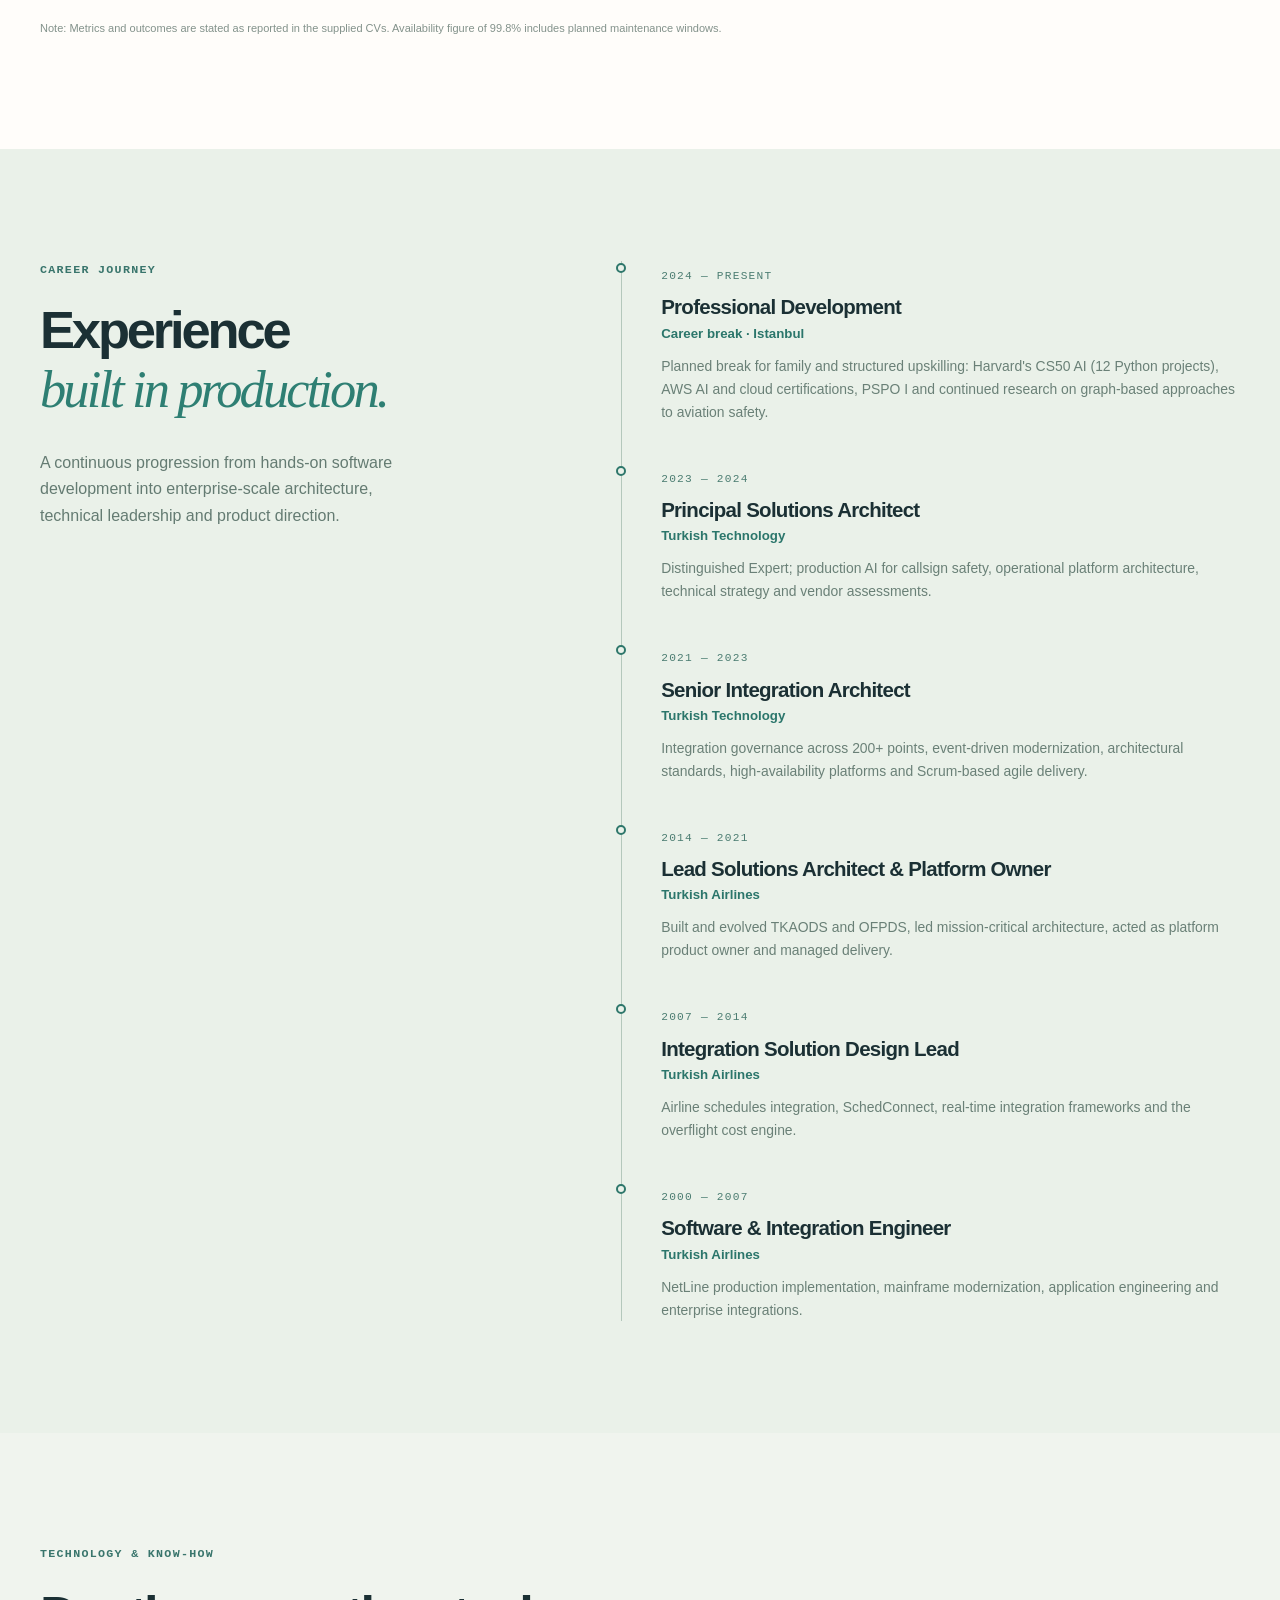
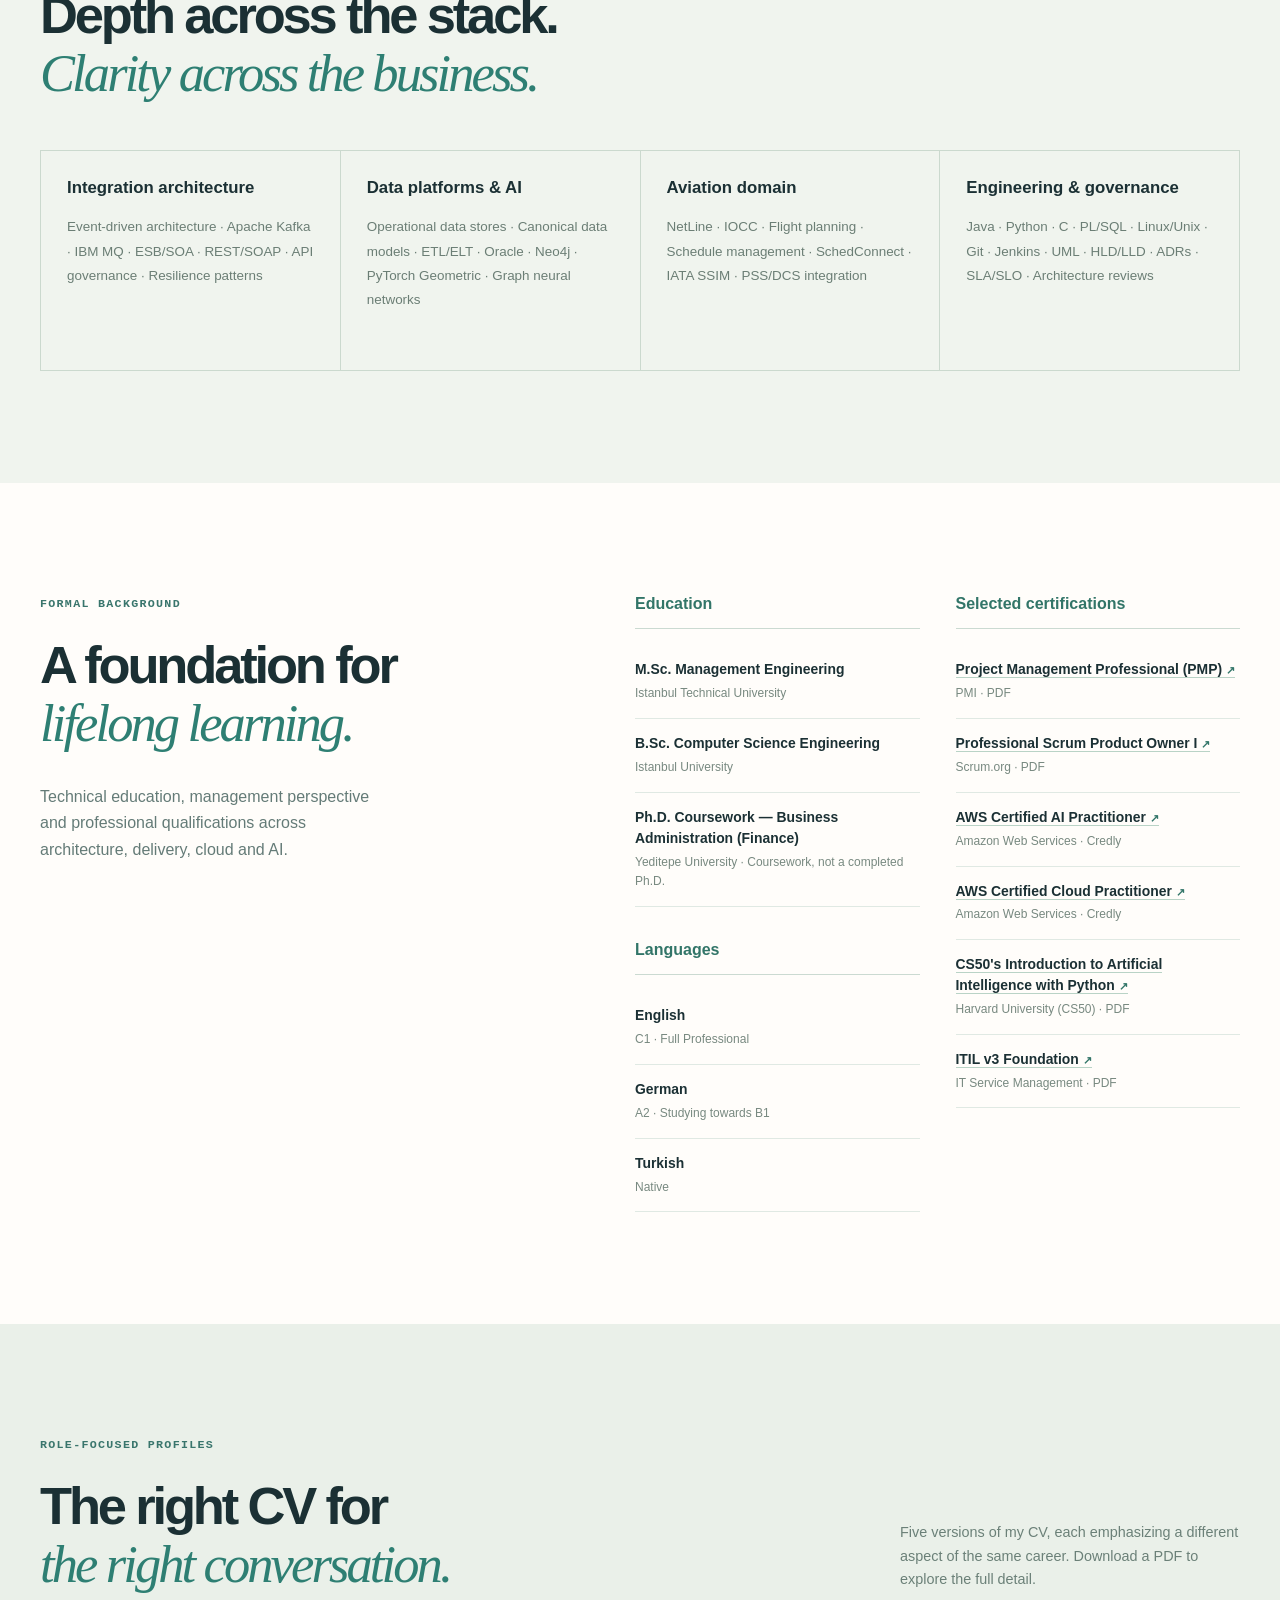
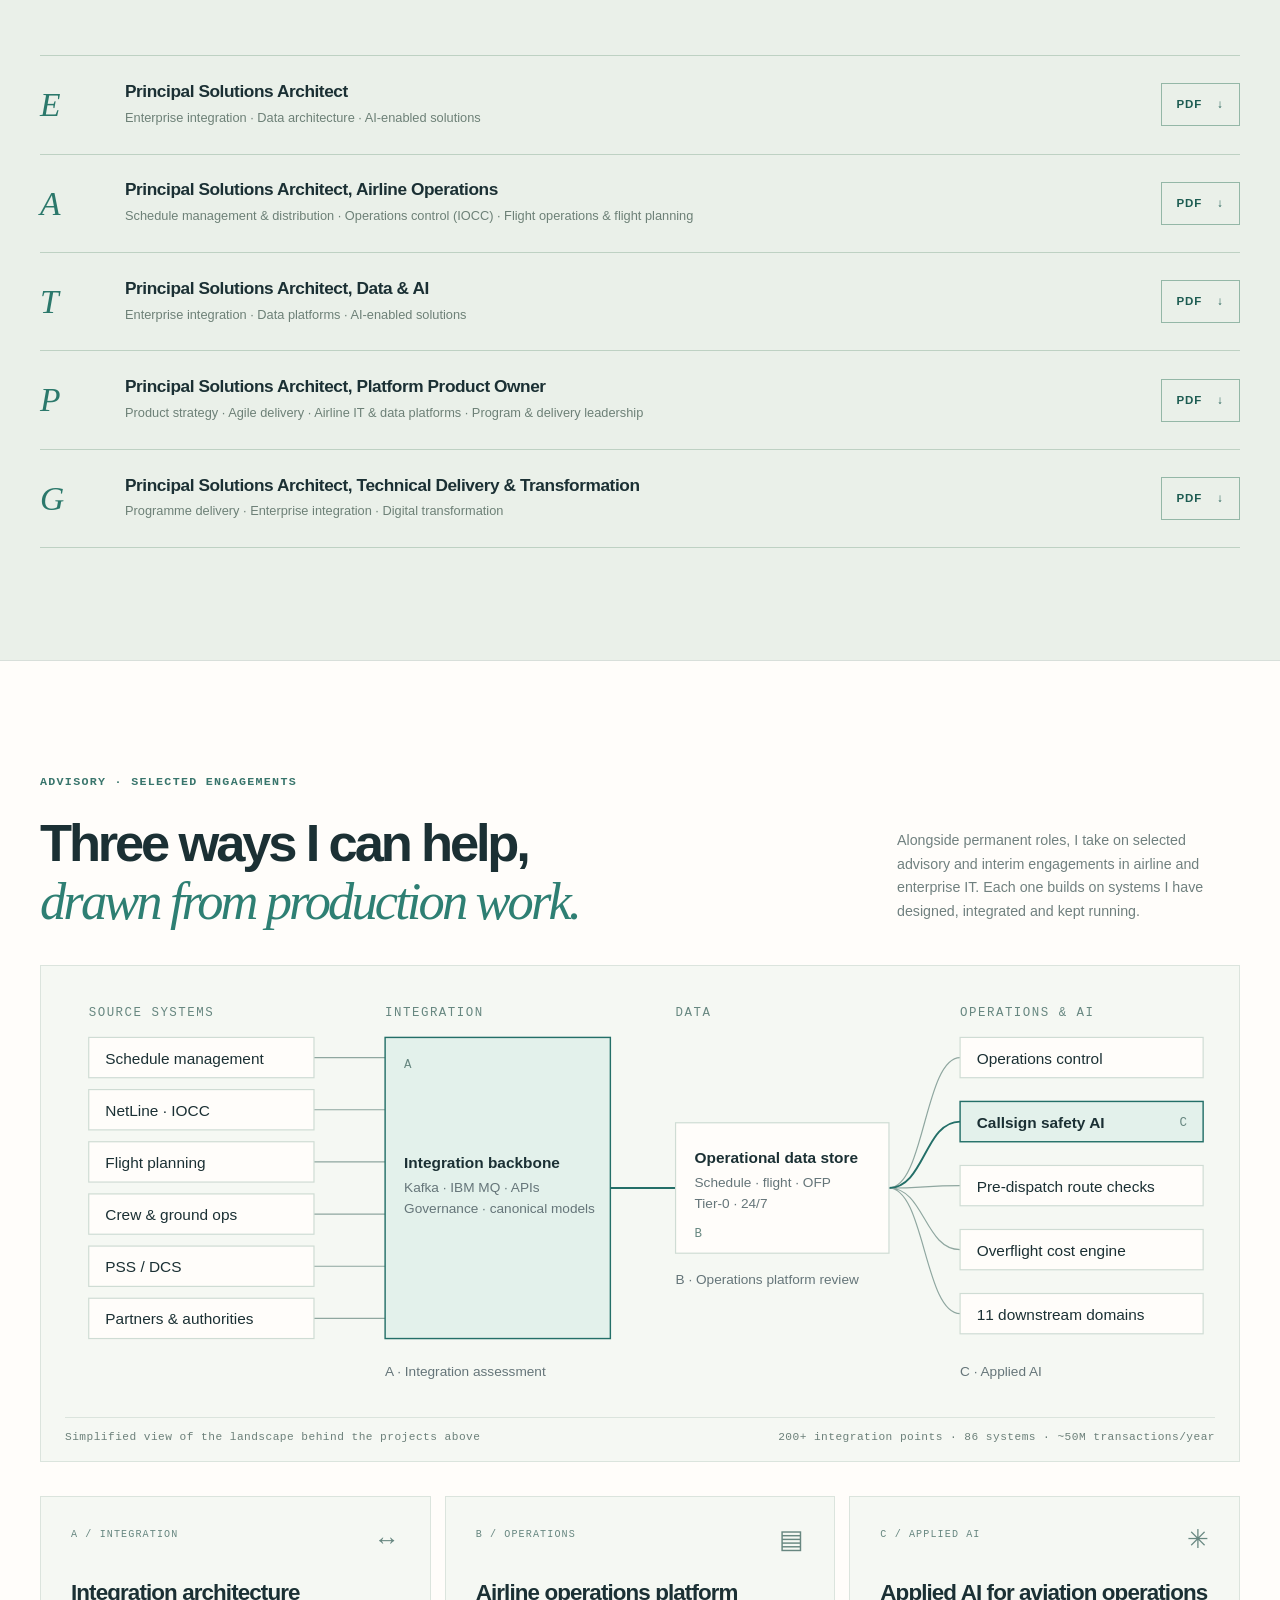
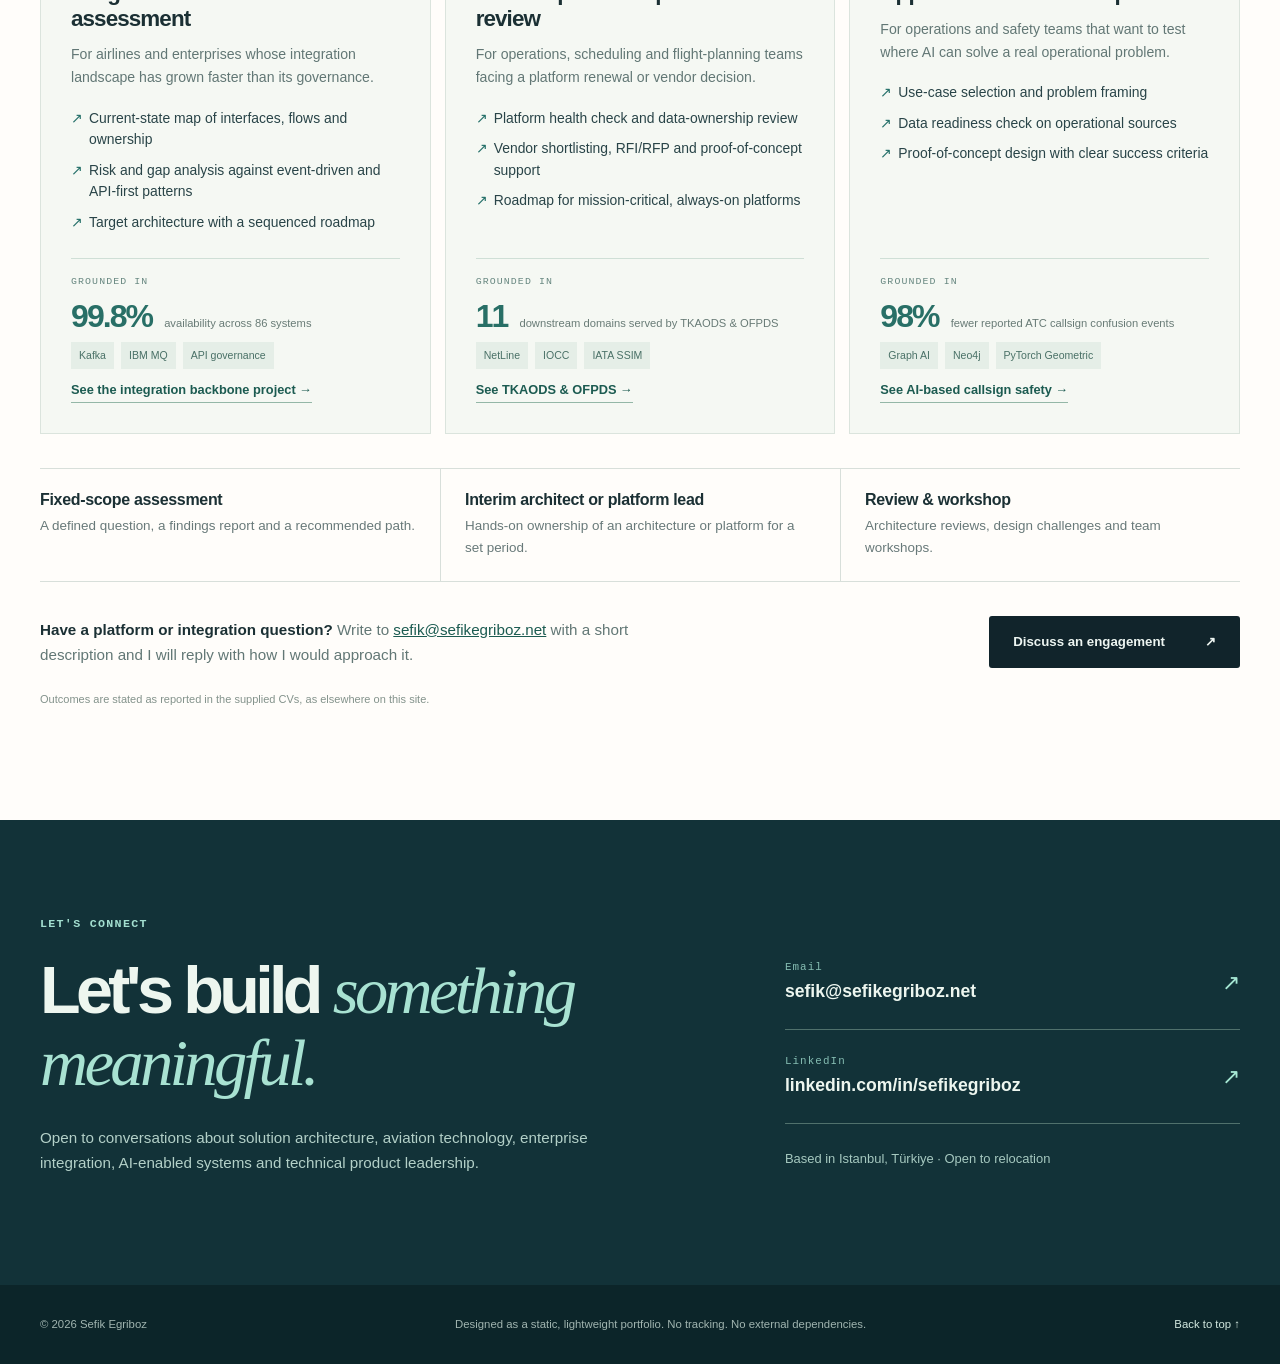
==== commit e3468ac1: "Use professional domain email across English contact links" ====
--- a/index.html
+++ b/index.html
@@ -217,12 +217,12 @@
           <div><h3>Interim architect or platform lead</h3><p>Hands-on ownership of an architecture or platform for a set period.</p></div>
           <div><h3>Review &amp; workshop</h3><p>Architecture reviews, design challenges and team workshops.</p></div>
         </div>
-        <div class="advisory-cta"><p><strong>Have a platform or integration question?</strong> Write to <a href="mailto:sefik.egriboz@gmail.com">sefik.egriboz@gmail.com</a> with a short description and I will reply with how I would approach it.</p><a class="btn advisory-btn" href="#contact">Discuss an engagement <span aria-hidden="true">↗</span></a></div>
+        <div class="advisory-cta"><p><strong>Have a platform or integration question?</strong> Write to <a href="mailto:sefik@sefikegriboz.net">sefik@sefikegriboz.net</a> with a short description and I will reply with how I would approach it.</p><a class="btn advisory-btn" href="#contact">Discuss an engagement <span aria-hidden="true">↗</span></a></div>
         <p class="metric-note">Outcomes are stated as reported in the supplied CVs, as elsewhere on this site.</p>
       </div>
     </section>
 
-    <section class="contact-section" id="contact"><div class="container contact-grid"><div><div class="section-kicker kicker-light">LET'S CONNECT</div><h2>Let's build <em>something meaningful.</em></h2><p>Open to conversations about solution architecture, aviation technology, enterprise integration, AI-enabled systems and technical product leadership.</p></div><div class="contact-links"><a href="mailto:sefik.egriboz@gmail.com"><span>Email</span><strong>sefik.egriboz@gmail.com</strong><span aria-hidden="true">↗</span></a><a href="https://www.linkedin.com/in/sefikegriboz" target="_blank" rel="noopener noreferrer"><span>LinkedIn</span><strong>linkedin.com/in/sefikegriboz</strong><span aria-hidden="true">↗</span></a><div class="contact-location">Based in Istanbul, Türkiye · Open to relocation</div></div></div></section>
+    <section class="contact-section" id="contact"><div class="container contact-grid"><div><div class="section-kicker kicker-light">LET'S CONNECT</div><h2>Let's build <em>something meaningful.</em></h2><p>Open to conversations about solution architecture, aviation technology, enterprise integration, AI-enabled systems and technical product leadership.</p></div><div class="contact-links"><a href="mailto:sefik@sefikegriboz.net"><span>Email</span><strong>sefik@sefikegriboz.net</strong><span aria-hidden="true">↗</span></a><a href="https://www.linkedin.com/in/sefikegriboz" target="_blank" rel="noopener noreferrer"><span>LinkedIn</span><strong>linkedin.com/in/sefikegriboz</strong><span aria-hidden="true">↗</span></a><div class="contact-location">Based in Istanbul, Türkiye · Open to relocation</div></div></div></section>
   </main>
   <footer class="site-footer"><div class="container footer-inner"><span>© <span id="current-year">2026</span> Sefik Egriboz</span><span>Designed as a static, lightweight portfolio. No tracking. No external dependencies.</span><a href="#top">Back to top ↑</a></div></footer>
 </body>
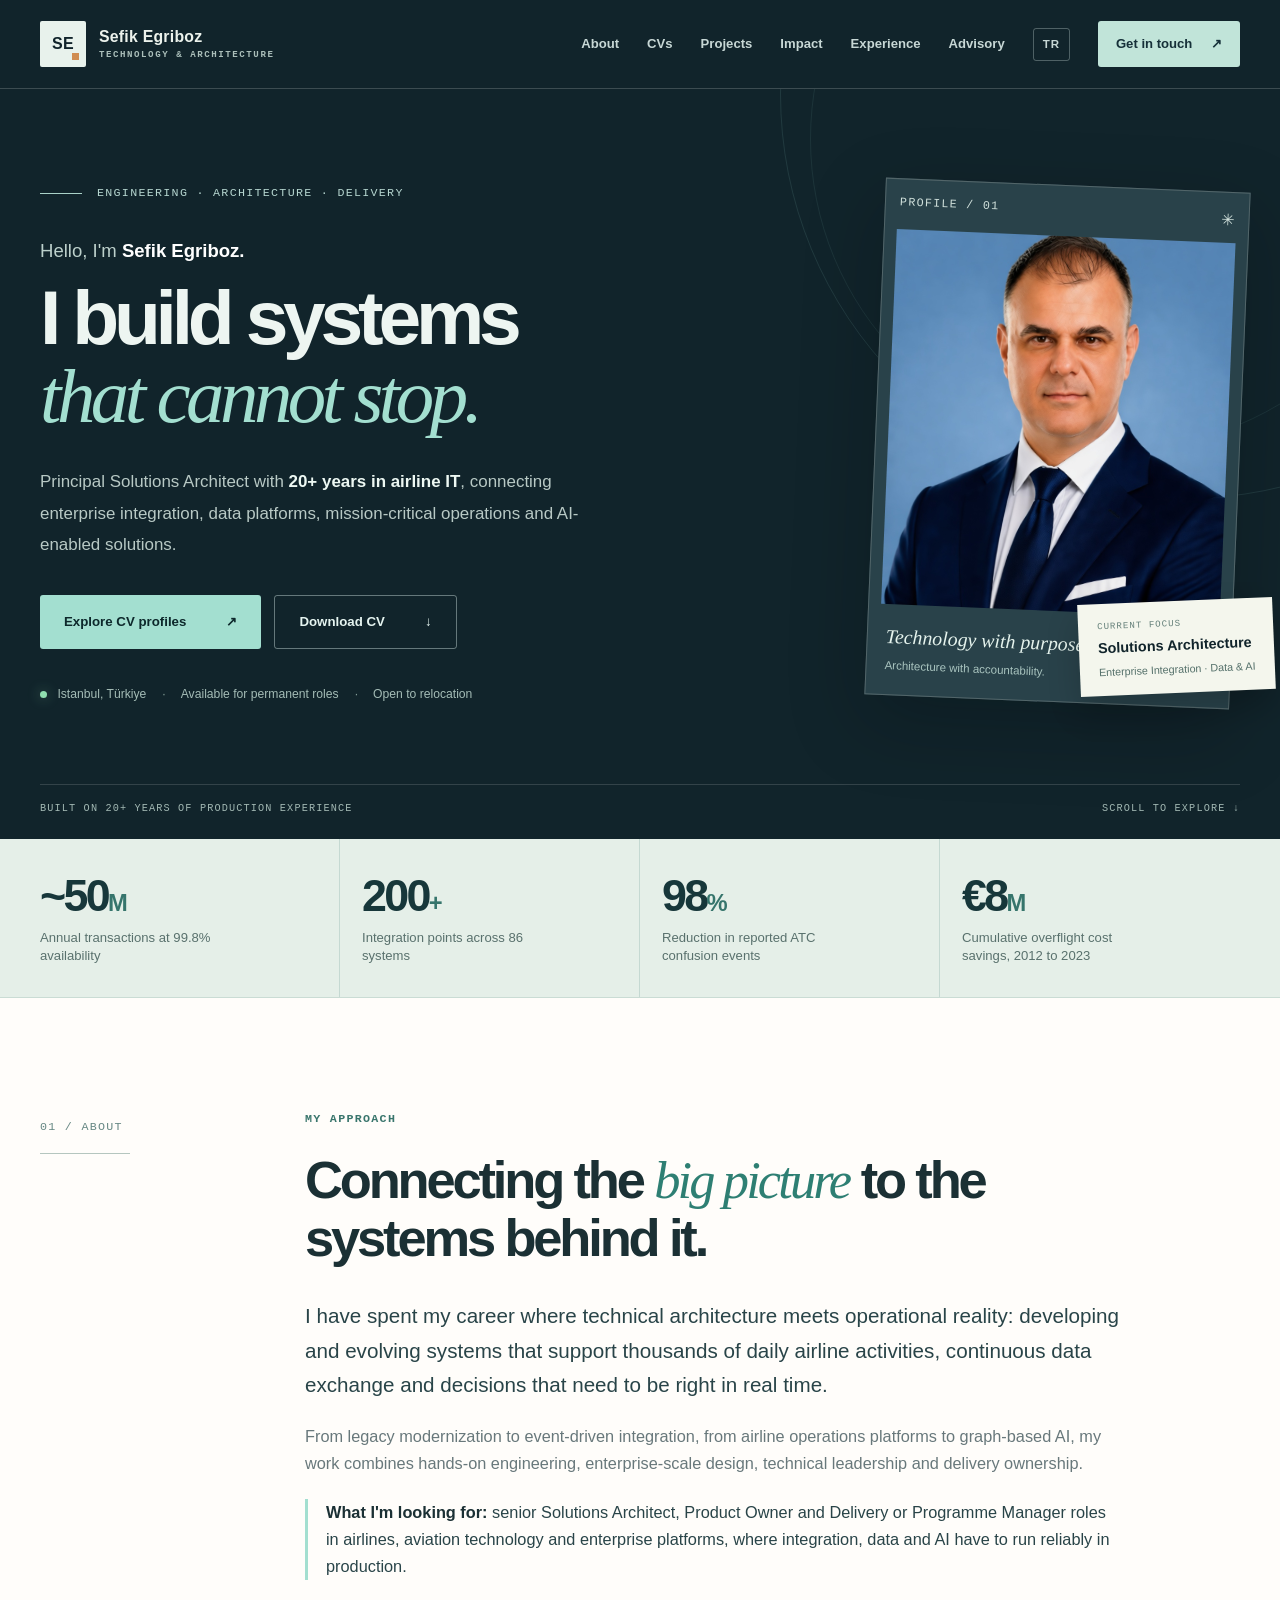
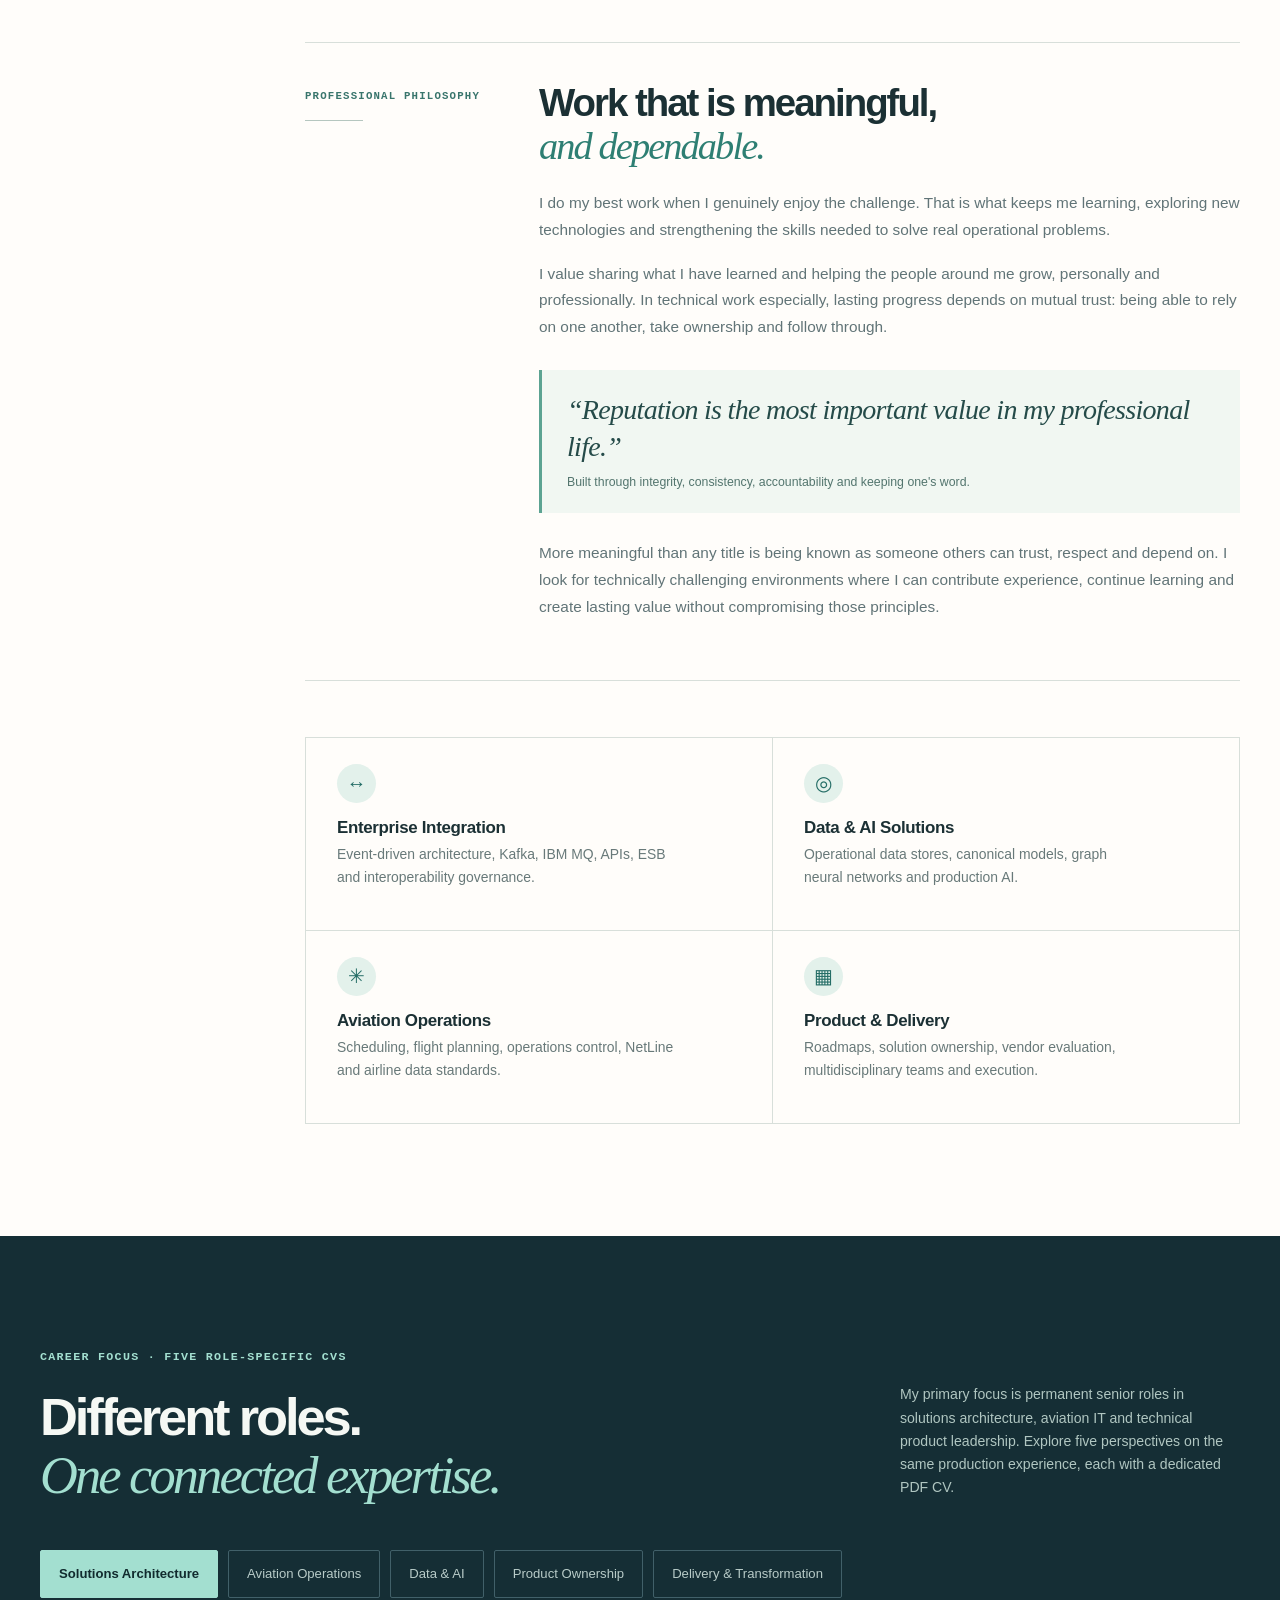
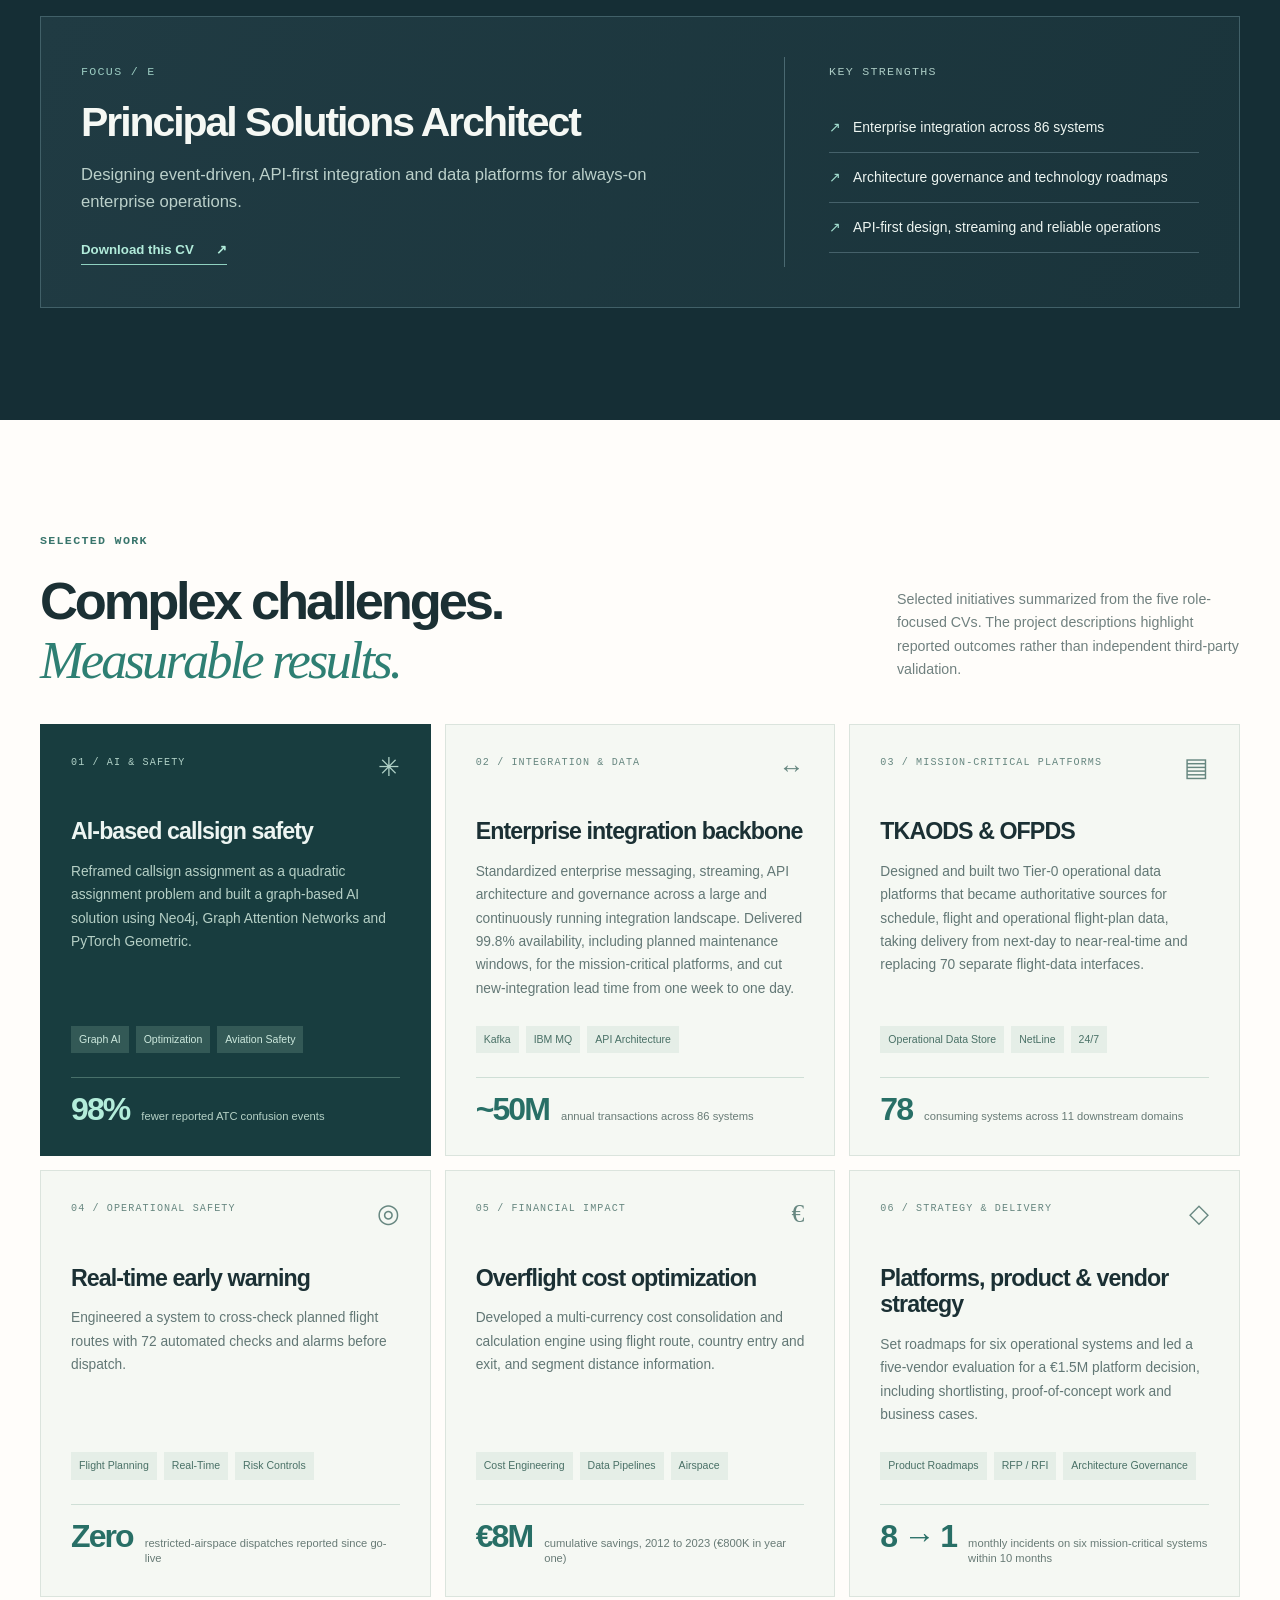
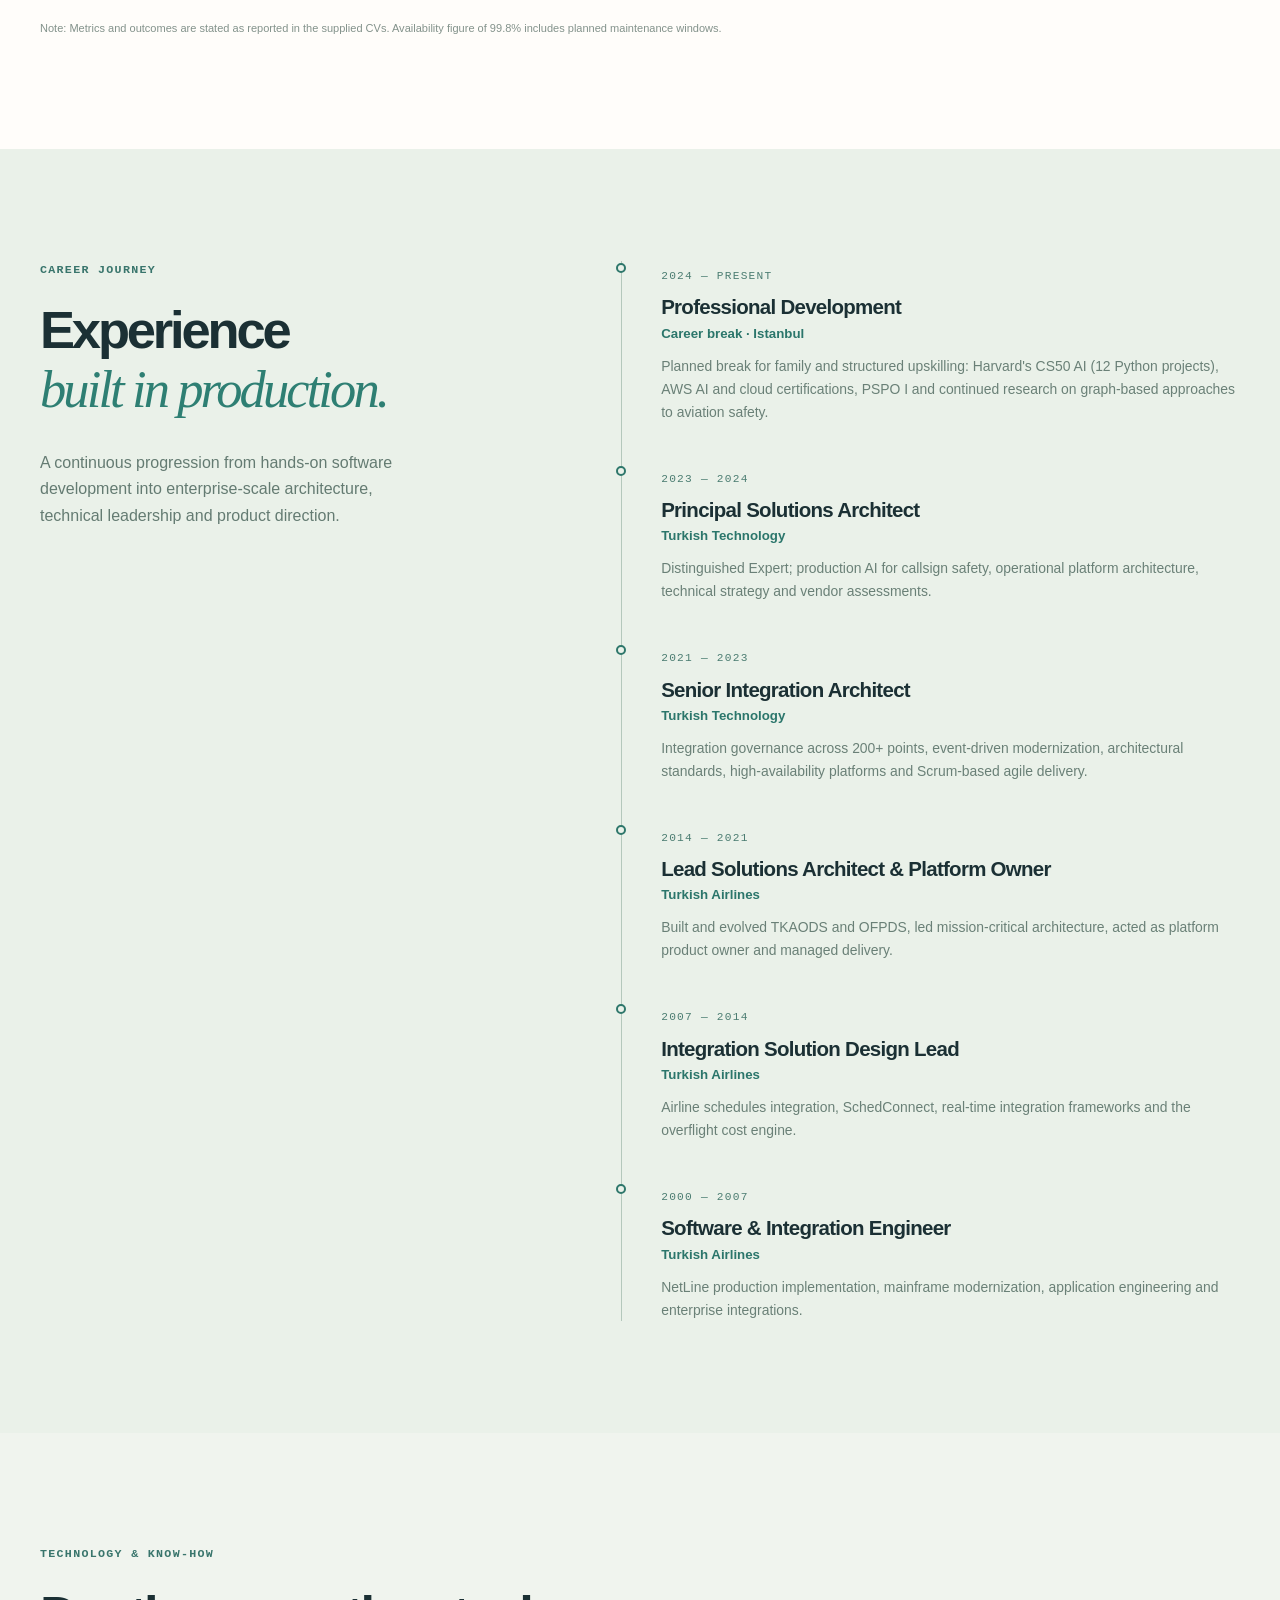
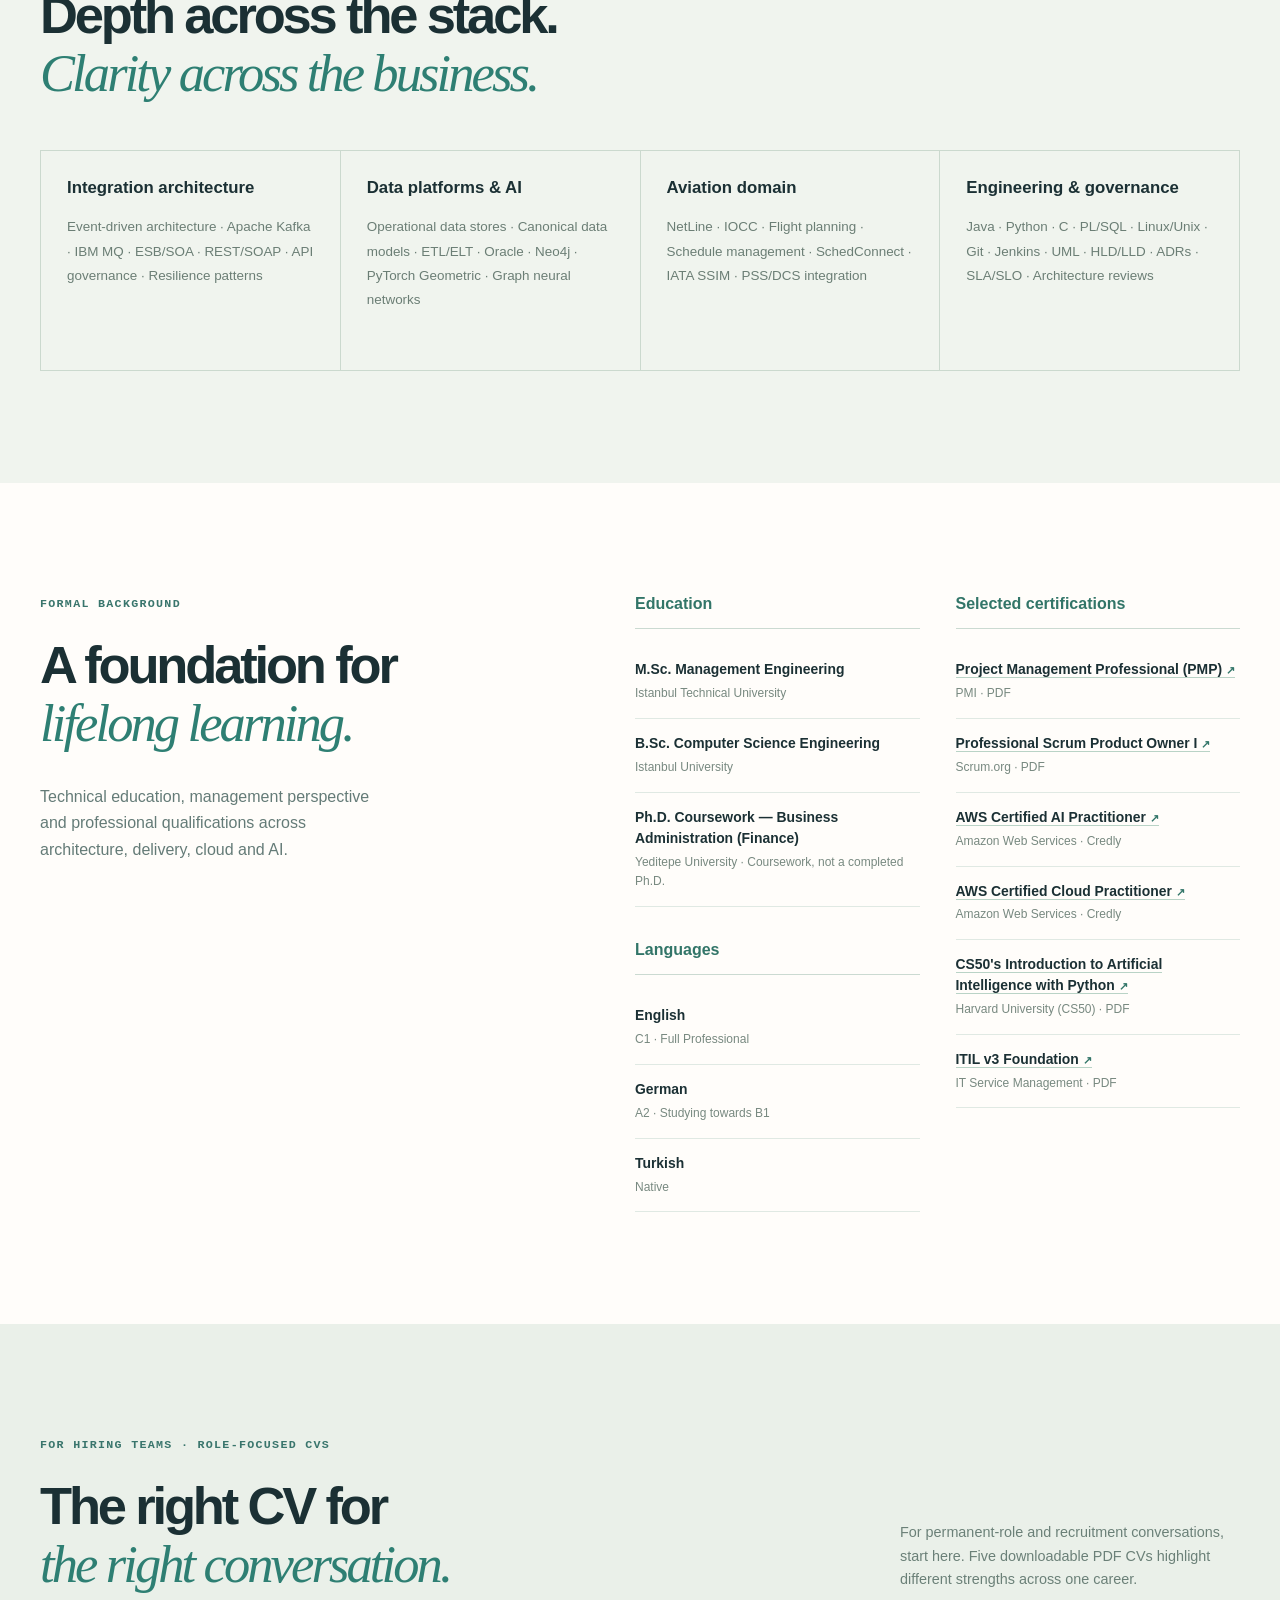
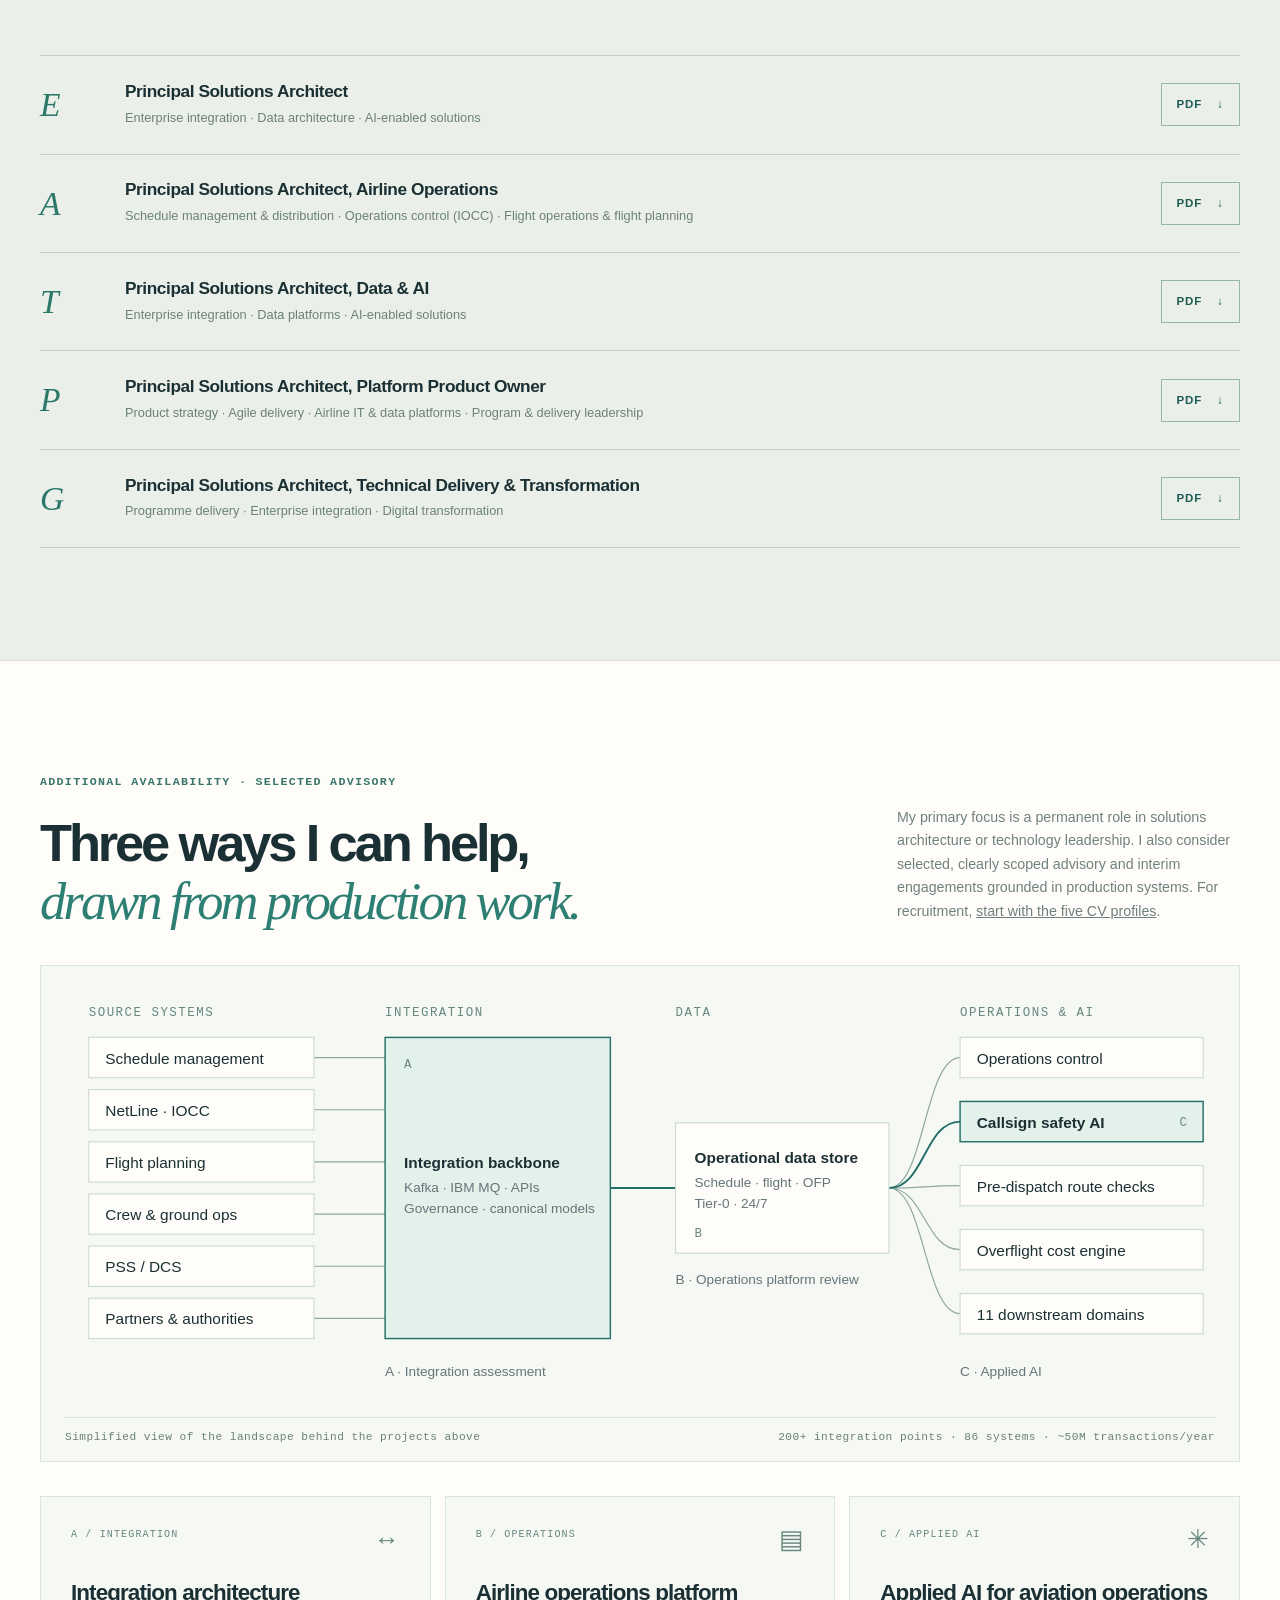
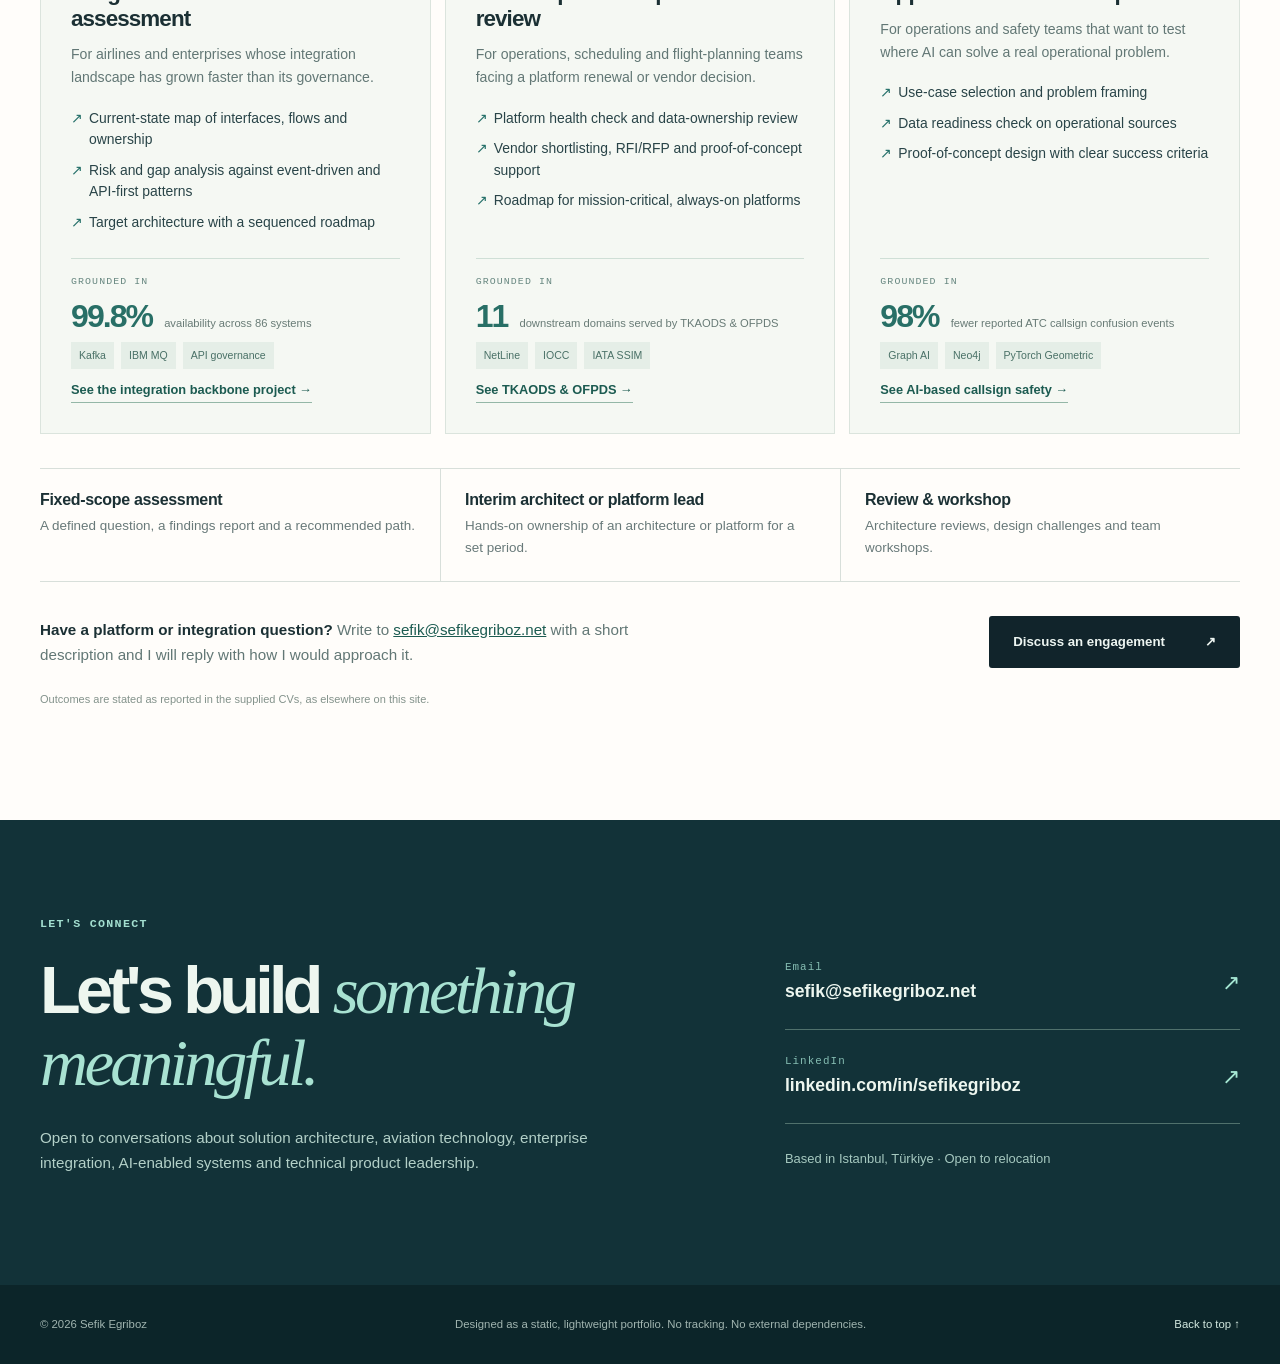
==== commit ae0631d2: "Make CVs primary, refresh bilingual social cards and README; remove unused files" ====
--- a/index.html
+++ b/index.html
@@ -8,7 +8,16 @@
   <meta name="color-scheme" content="light">
   <meta property="og:type" content="website">
   <meta property="og:title" content="Sefik Egriboz | Principal Solutions Architect &amp; Aviation IT">
-  <meta property="og:description" content="Enterprise integration, aviation technology and AI-enabled solutions. Explore selected projects, professional experience and role-focused CVs.">
+  <meta property="og:description" content="Explore five role-focused CVs, aviation IT and enterprise integration projects, and mission-critical technology experience.">
+  <meta property="og:locale" content="en_US">
+  <meta property="og:locale:alternate" content="tr_TR">
+  <meta property="og:image" content="https://sefikegriboz.net/social-preview.png">
+  <meta property="og:image:type" content="image/png">
+  <meta property="og:image:width" content="1200">
+  <meta property="og:image:height" content="630">
+  <meta property="og:image:alt" content="Sefik Egriboz — Principal Solutions Architect, Aviation IT and Enterprise Integration">
+  <meta name="twitter:card" content="summary_large_image">
+  <meta name="twitter:image" content="https://sefikegriboz.net/social-preview.png">
   <title>Sefik Egriboz | Principal Solutions Architect & Aviation IT</title>
   <link rel="canonical" href="https://sefikegriboz.net/">
   <meta property="og:url" content="https://sefikegriboz.net/">
@@ -26,7 +35,7 @@
       <a class="wordmark" href="#top" aria-label="Sefik Egriboz — home"><span class="wordmark-mark" aria-hidden="true">SE<span class="mark-square"></span></span><span>Sefik Egriboz<span class="wordmark-sub">TECHNOLOGY & ARCHITECTURE</span></span></a>
       <button class="nav-toggle" type="button" aria-expanded="false" aria-controls="site-nav" aria-label="Toggle navigation"><span></span><span></span><span></span></button>
       <nav class="site-nav" id="site-nav" aria-label="Main navigation">
-        <a href="#about">About</a><a href="#impact">Impact</a><a href="#work">Projects</a><a href="#experience">Experience</a><a href="#cv">CVs</a><a href="#advisory">Advisory</a><a class="lang-link" href="tr/" hreflang="tr" lang="tr" aria-label="Türkçe sürüm">TR</a>
+        <a href="#about">About</a><a href="#cv">CVs</a><a href="#work">Projects</a><a href="#impact">Impact</a><a href="#experience">Experience</a><a href="#advisory">Advisory</a><a class="lang-link" href="tr/" hreflang="tr" lang="tr" aria-label="Türkçe sürüm">TR</a>
         <a class="nav-contact" href="#contact">Get in touch <span aria-hidden="true">↗</span></a>
       </nav>
     </div>
@@ -41,8 +50,8 @@
           <p class="hero-pretitle">Hello, I'm <strong>Sefik Egriboz.</strong></p>
           <h1 id="hero-title">I build systems <span class="hero-italic">that cannot stop.</span></h1>
           <p class="hero-lead">Principal Solutions Architect with <strong>20+ years in airline IT</strong>, connecting enterprise integration, data platforms, mission-critical operations and AI-enabled solutions.</p>
-          <div class="hero-actions"><a class="btn btn-primary" href="#work">Explore my work <span aria-hidden="true">↗</span></a><a class="btn btn-outline" href="Sefik_Egriboz_E.pdf" download>Download CV <span aria-hidden="true">↓</span></a></div>
-          <div class="hero-meta"><span><span class="meta-dot" aria-hidden="true"></span> Istanbul, Türkiye</span><span>Immediately available</span><span>Open to relocation</span></div>
+          <div class="hero-actions"><a class="btn btn-primary" href="#cv">Explore CV profiles <span aria-hidden="true">↗</span></a><a class="btn btn-outline" href="Sefik_Egriboz_E.pdf" download>Download CV <span aria-hidden="true">↓</span></a></div>
+          <div class="hero-meta"><span><span class="meta-dot" aria-hidden="true"></span> Istanbul, Türkiye</span><span>Available for permanent roles</span><span>Open to relocation</span></div>
         </div>
         <div class="hero-visual">
           <div class="portrait-frame"><div class="portrait-topline"><span class="mono">PROFILE / 01</span><span aria-hidden="true">✳</span></div><img src="sefikEgriboz.jpg" alt="Portrait of Sefik Egriboz" width="224" height="316"><div class="portrait-footer"><strong>Technology with purpose.</strong><span>Architecture with accountability.</span></div></div>
@@ -92,7 +101,7 @@
 
     <section class="section section-dark focus-section" id="focus">
       <div class="container">
-        <div class="focus-heading"><div><div class="section-kicker kicker-light">FIVE PERSPECTIVES · ONE CAREER</div><h2 class="section-heading light-heading">Different roles.<br><em>One connected expertise.</em></h2></div><p>Explore how the same body of experience translates into different leadership and technical roles. Each focus has a dedicated CV below.</p></div>
+        <div class="focus-heading"><div><div class="section-kicker kicker-light">CAREER FOCUS · FIVE ROLE-SPECIFIC CVS</div><h2 class="section-heading light-heading">Different roles.<br><em>One connected expertise.</em></h2></div><p>My primary focus is permanent senior roles in solutions architecture, aviation IT and technical product leadership. Explore five perspectives on the same production experience, each with a dedicated PDF CV.</p></div>
         <div class="focus-tabs" role="group" aria-label="Select a professional focus">
           <button type="button" class="focus-tab active" data-focus="E" aria-pressed="true">Solutions Architecture</button>
           <button type="button" class="focus-tab" data-focus="A" aria-pressed="false">Aviation Operations</button>
@@ -145,7 +154,7 @@
 
     <section class="section section-light credentials-section" id="credentials"><div class="container credential-grid"><div><div class="section-kicker">FORMAL BACKGROUND</div><h2 class="section-heading">A foundation for<br><em>lifelong learning.</em></h2><p>Technical education, management perspective and professional qualifications across architecture, delivery, cloud and AI.</p></div><div class="credential-columns"><div><h3>Education</h3><div class="credential-entry"><strong>M.Sc. Management Engineering</strong><span>Istanbul Technical University</span></div><div class="credential-entry"><strong>B.Sc. Computer Science Engineering</strong><span>Istanbul University</span></div><div class="credential-entry"><strong>Ph.D. Coursework — Business Administration (Finance)</strong><span>Yeditepe University · Coursework, not a completed Ph.D.</span></div><h3 class="credential-subhead">Languages</h3><div class="credential-entry"><strong>English</strong><span>C1 · Full Professional</span></div><div class="credential-entry"><strong>German</strong><span>A2 · Studying towards B1</span></div><div class="credential-entry"><strong>Turkish</strong><span>Native</span></div></div><div><h3>Selected certifications</h3><div class="credential-entry"><strong><a class="credential-link" href="certificates/Sefik_Egriboz_PMP.pdf" target="_blank" rel="noopener" aria-label="Project Management Professional (PMP) certificate, PDF, opens in a new tab">Project Management Professional (PMP)&nbsp;<span class="credential-arrow" aria-hidden="true">↗</span></a></strong><span>PMI · PDF</span></div><div class="credential-entry"><strong><a class="credential-link" href="certificates/Sefik_Egriboz_PSPO_I.pdf" target="_blank" rel="noopener" aria-label="Professional Scrum Product Owner I certificate, PDF, opens in a new tab">Professional Scrum Product Owner I&nbsp;<span class="credential-arrow" aria-hidden="true">↗</span></a></strong><span>Scrum.org · PDF</span></div><div class="credential-entry"><strong><a class="credential-link" href="https://www.credly.com/badges/edf38120-2a36-4c42-8e64-8721676bbc11/public_url" target="_blank" rel="noopener" aria-label="AWS Certified AI Practitioner, verify on Credly, opens in a new tab">AWS Certified AI Practitioner&nbsp;<span class="credential-arrow" aria-hidden="true">↗</span></a></strong><span>Amazon Web Services · Credly</span></div><div class="credential-entry"><strong><a class="credential-link" href="https://www.credly.com/badges/56a1d5a8-90d3-4fad-a31d-5dba630f3f34/public_url" target="_blank" rel="noopener" aria-label="AWS Certified Cloud Practitioner, verify on Credly, opens in a new tab">AWS Certified Cloud Practitioner&nbsp;<span class="credential-arrow" aria-hidden="true">↗</span></a></strong><span>Amazon Web Services · Credly</span></div><div class="credential-entry"><strong><a class="credential-link" href="certificates/Sefik_Egriboz_CS50_AI.pdf" target="_blank" rel="noopener" aria-label="CS50's Introduction to Artificial Intelligence with Python certificate, PDF, opens in a new tab">CS50's Introduction to Artificial Intelligence with Python&nbsp;<span class="credential-arrow" aria-hidden="true">↗</span></a></strong><span>Harvard University (CS50) · PDF</span></div><div class="credential-entry"><strong><a class="credential-link" href="certificates/Sefik_Egriboz_ITIL_Foundation.pdf" target="_blank" rel="noopener" aria-label="ITIL v3 Foundation certificate, PDF, opens in a new tab">ITIL v3 Foundation&nbsp;<span class="credential-arrow" aria-hidden="true">↗</span></a></strong><span>IT Service Management · PDF</span></div></div></div></div></section>
 
-    <section class="section cv-section" id="cv"><div class="container"><div class="cv-header"><div><div class="section-kicker">ROLE-FOCUSED PROFILES</div><h2 class="section-heading">The right CV for<br><em>the right conversation.</em></h2></div><p>Five versions of my CV, each emphasizing a different aspect of the same career. Download a PDF to explore the full detail.</p></div><div class="cv-list">
+    <section class="section cv-section" id="cv"><div class="container"><div class="cv-header"><div><div class="section-kicker">FOR HIRING TEAMS · ROLE-FOCUSED CVS</div><h2 class="section-heading">The right CV for<br><em>the right conversation.</em></h2></div><p>For permanent-role and recruitment conversations, start here. Five downloadable PDF CVs highlight different strengths across one career.</p></div><div class="cv-list">
       <article class="cv-row"><div class="cv-code">E</div><div><h3>Principal Solutions Architect</h3><p>Enterprise integration · Data architecture · AI-enabled solutions</p></div><a href="Sefik_Egriboz_E.pdf" download class="cv-download" aria-label="Download Principal Solutions Architect CV, PDF">PDF <span aria-hidden="true">↓</span></a></article>
       <article class="cv-row"><div class="cv-code">A</div><div><h3>Principal Solutions Architect, Airline Operations</h3><p>Schedule management &amp; distribution · Operations control (IOCC) · Flight operations &amp; flight planning</p></div><a href="Sefik_Egriboz_A.pdf" download class="cv-download" aria-label="Download Airline Operations CV, PDF">PDF <span aria-hidden="true">↓</span></a></article>
       <article class="cv-row"><div class="cv-code">T</div><div><h3>Principal Solutions Architect, Data &amp; AI</h3><p>Enterprise integration · Data platforms · AI-enabled solutions</p></div><a href="Sefik_Egriboz_T.pdf" download class="cv-download" aria-label="Download Data and AI CV, PDF">PDF <span aria-hidden="true">↓</span></a></article>
@@ -155,7 +164,7 @@
 
     <section class="section section-light advisory-section" id="advisory" aria-labelledby="advisory-title">
       <div class="container">
-        <div class="section-splithead"><div><div class="section-kicker">ADVISORY · SELECTED ENGAGEMENTS</div><h2 class="section-heading" id="advisory-title">Three ways I can help,<br><em>drawn from production work.</em></h2></div><p>Alongside permanent roles, I take on selected advisory and interim engagements in airline and enterprise IT. Each one builds on systems I have designed, integrated and kept running.</p></div>
+        <div class="section-splithead"><div><div class="section-kicker">ADDITIONAL AVAILABILITY · SELECTED ADVISORY</div><h2 class="section-heading" id="advisory-title">Three ways I can help,<br><em>drawn from production work.</em></h2></div><p>My primary focus is a permanent role in solutions architecture or technology leadership. I also consider selected, clearly scoped advisory and interim engagements grounded in production systems. For recruitment, <a href="#cv">start with the five CV profiles</a>.</p></div>
         <figure class="advisory-figure">
           <p class="advisory-hint mono">Swipe to see the full diagram →</p>
           <div class="advisory-scroll">
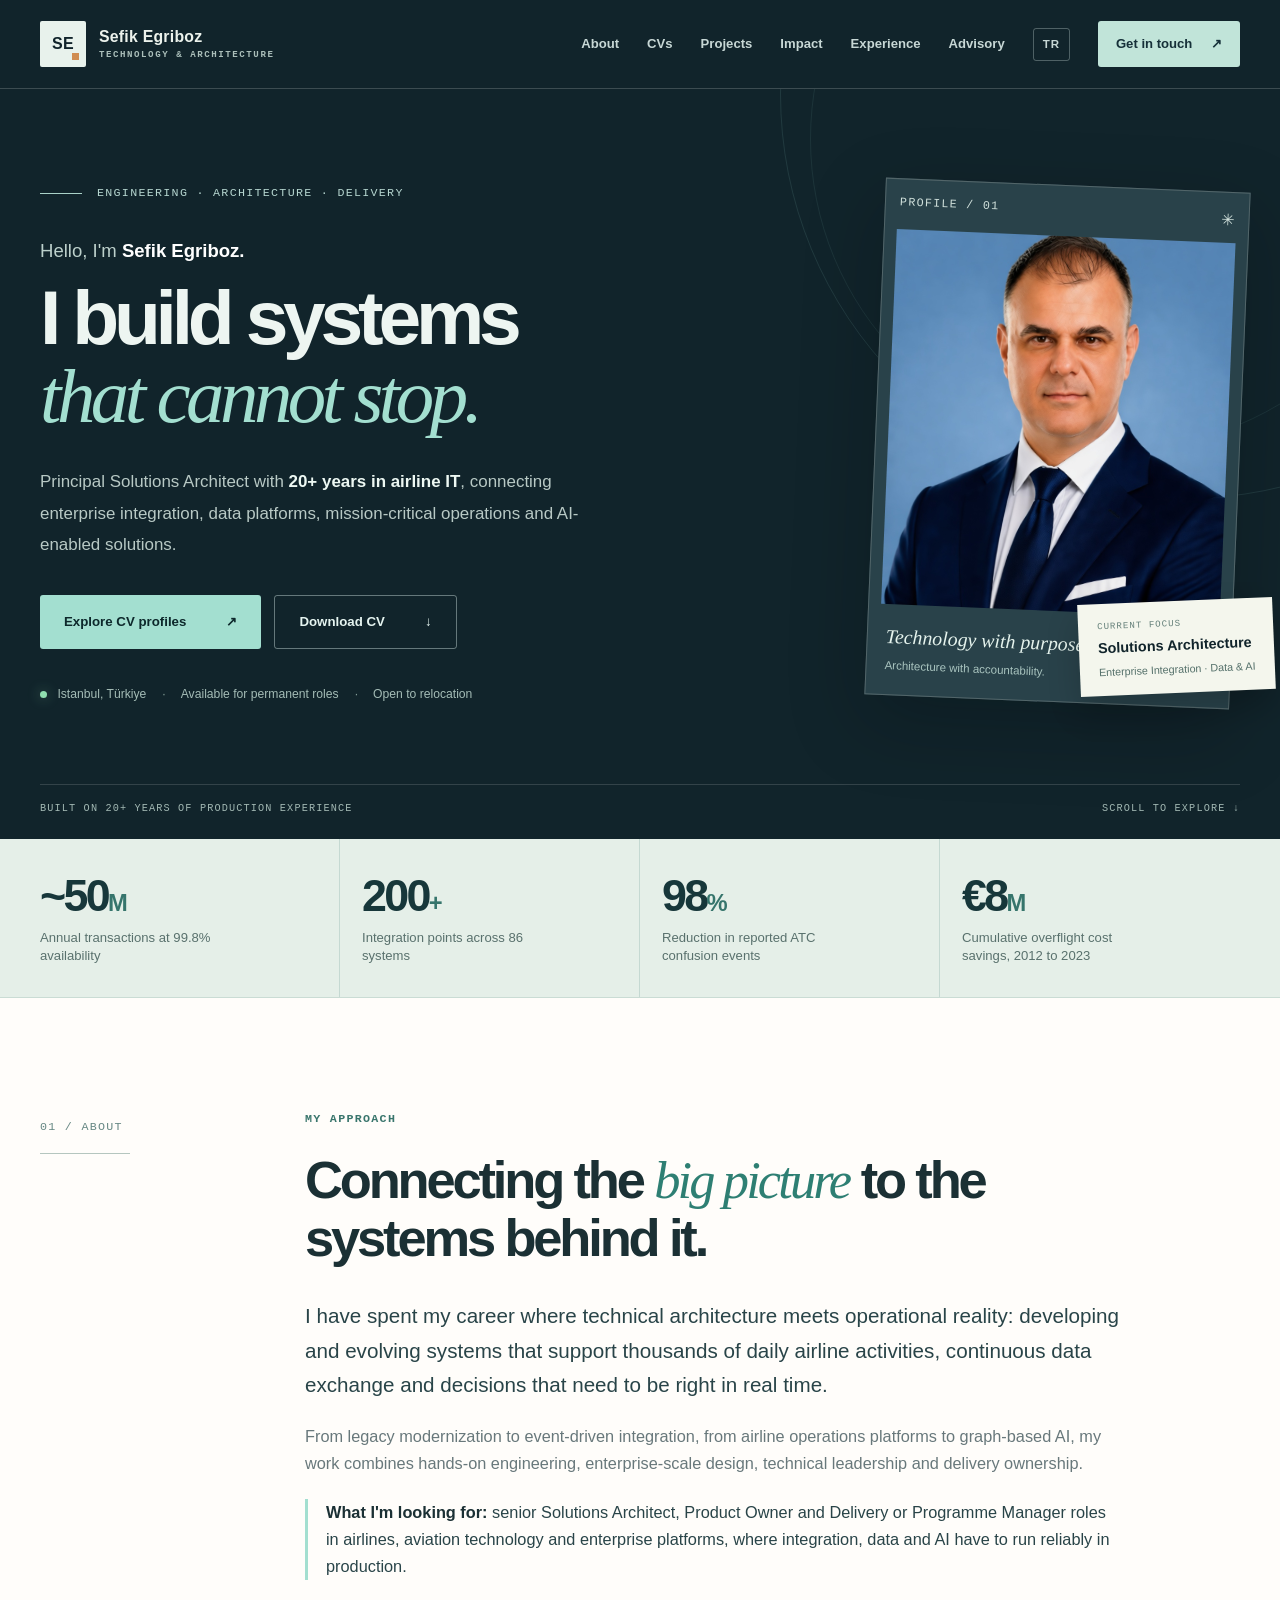
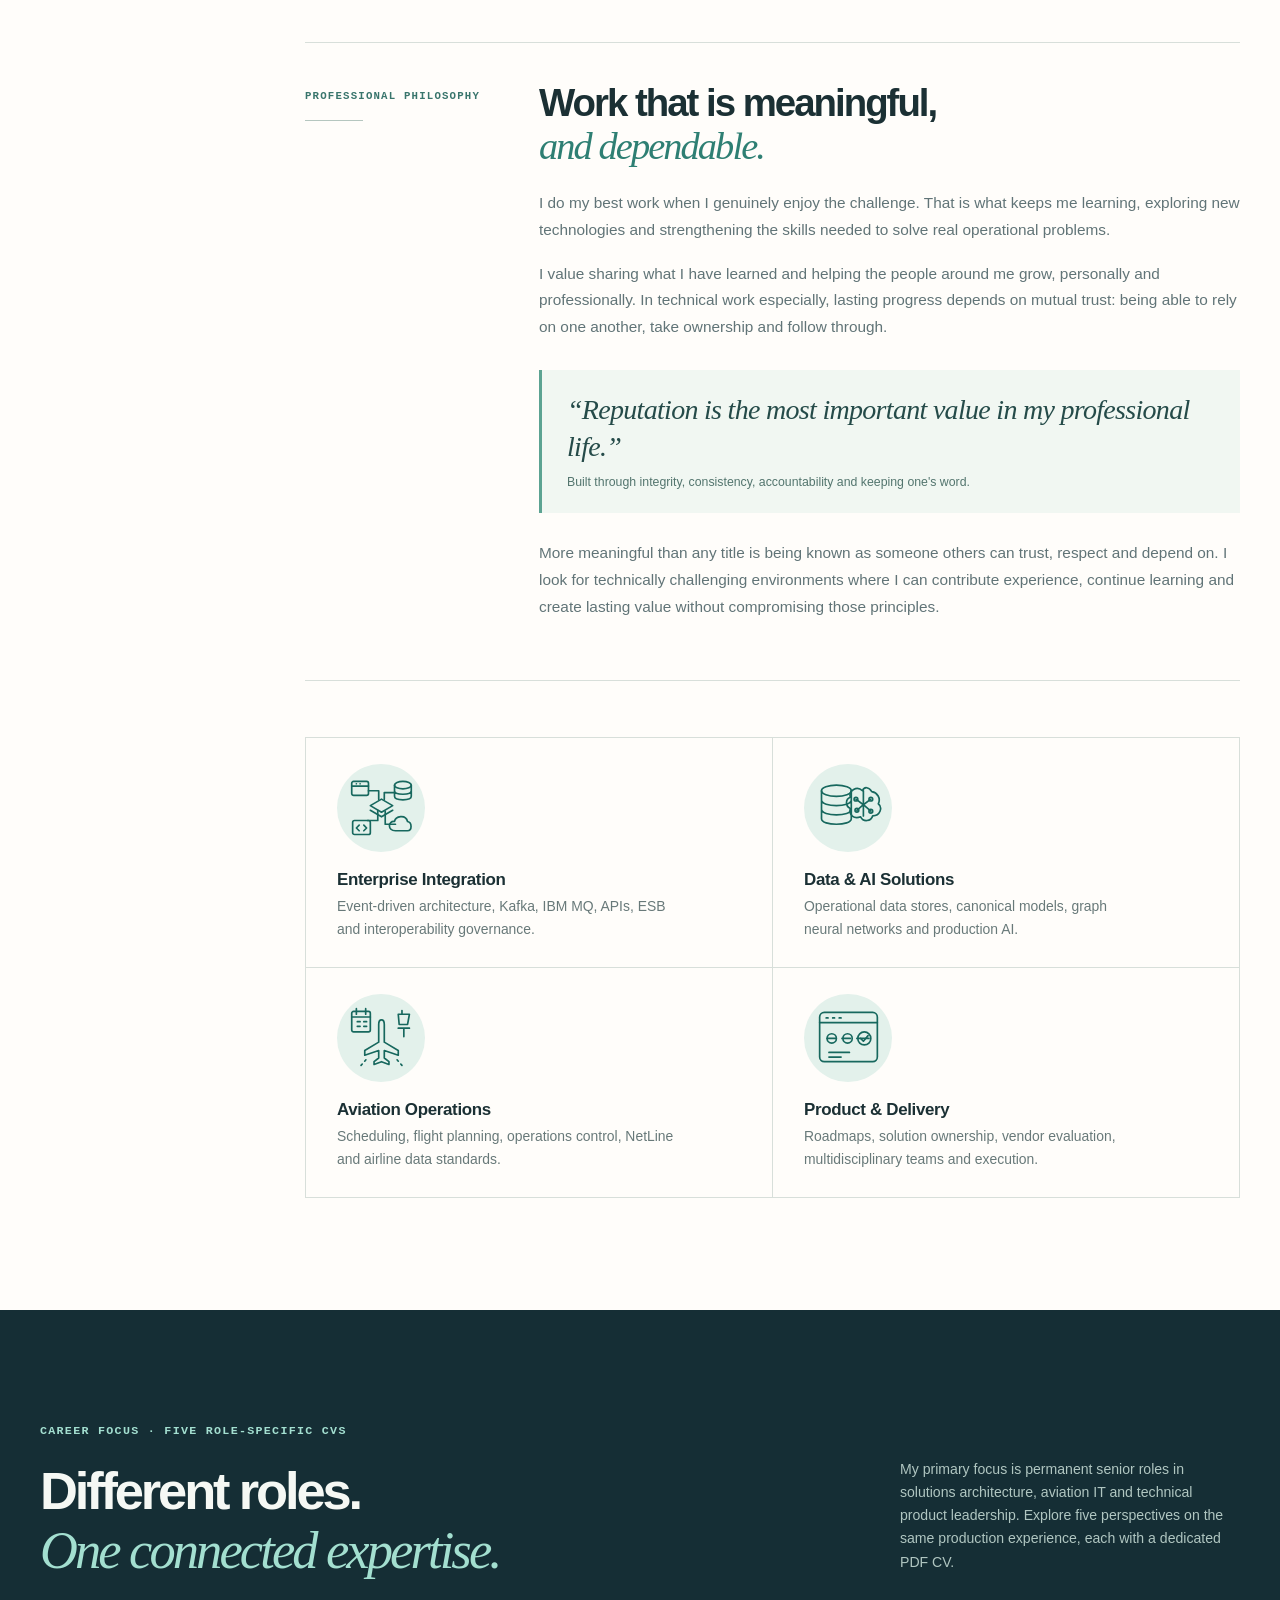
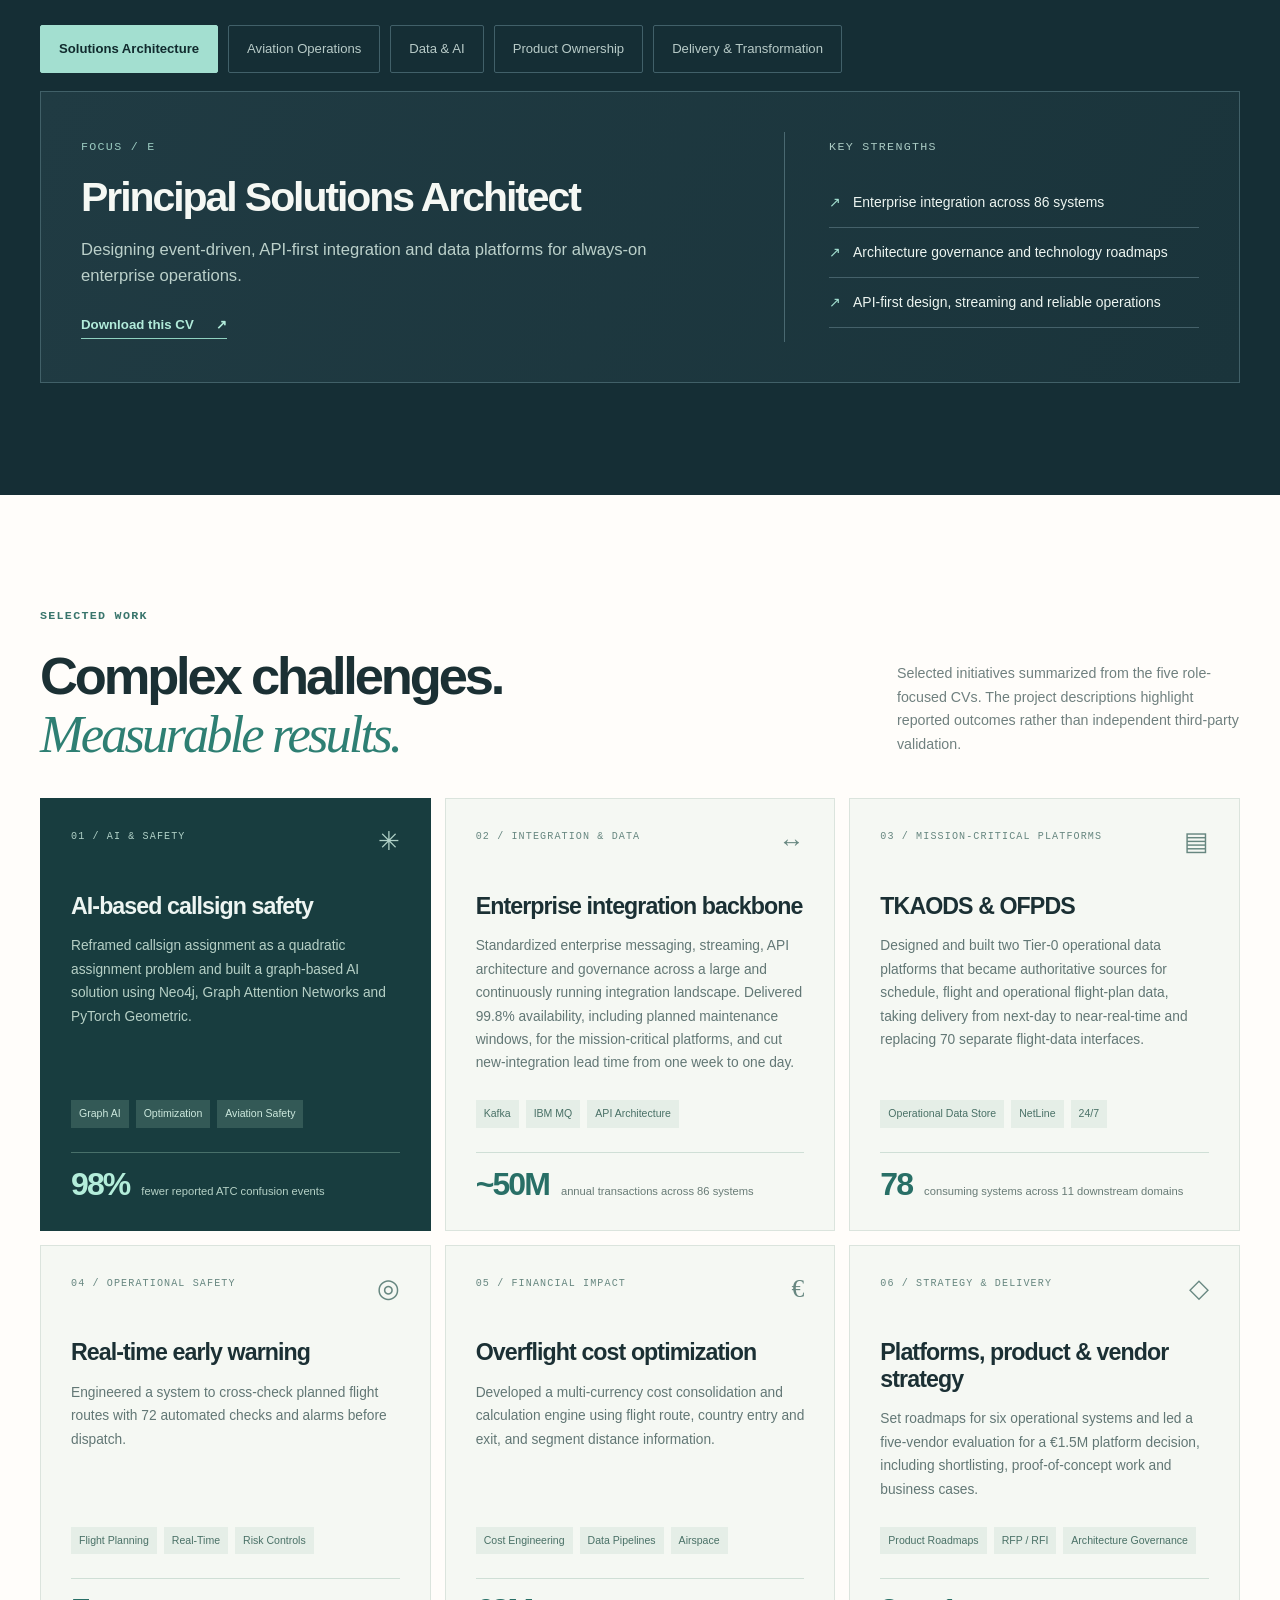
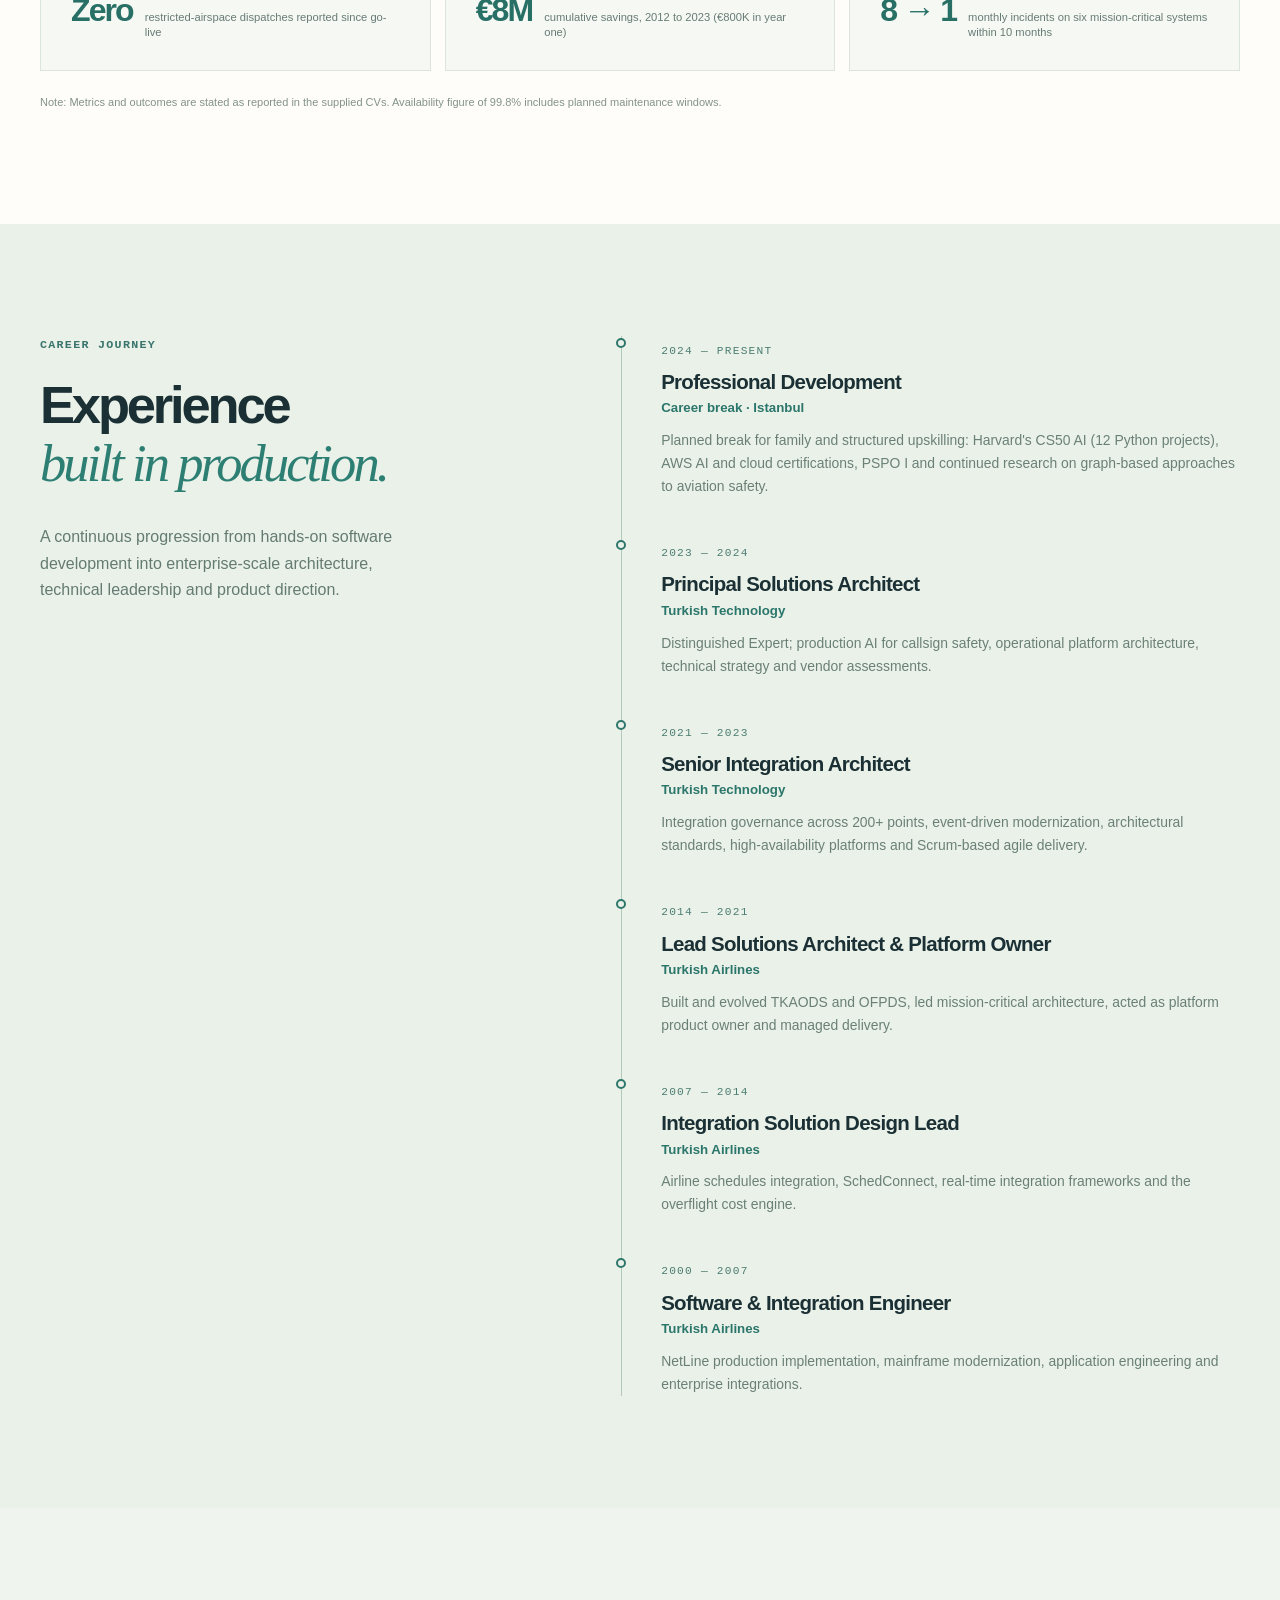
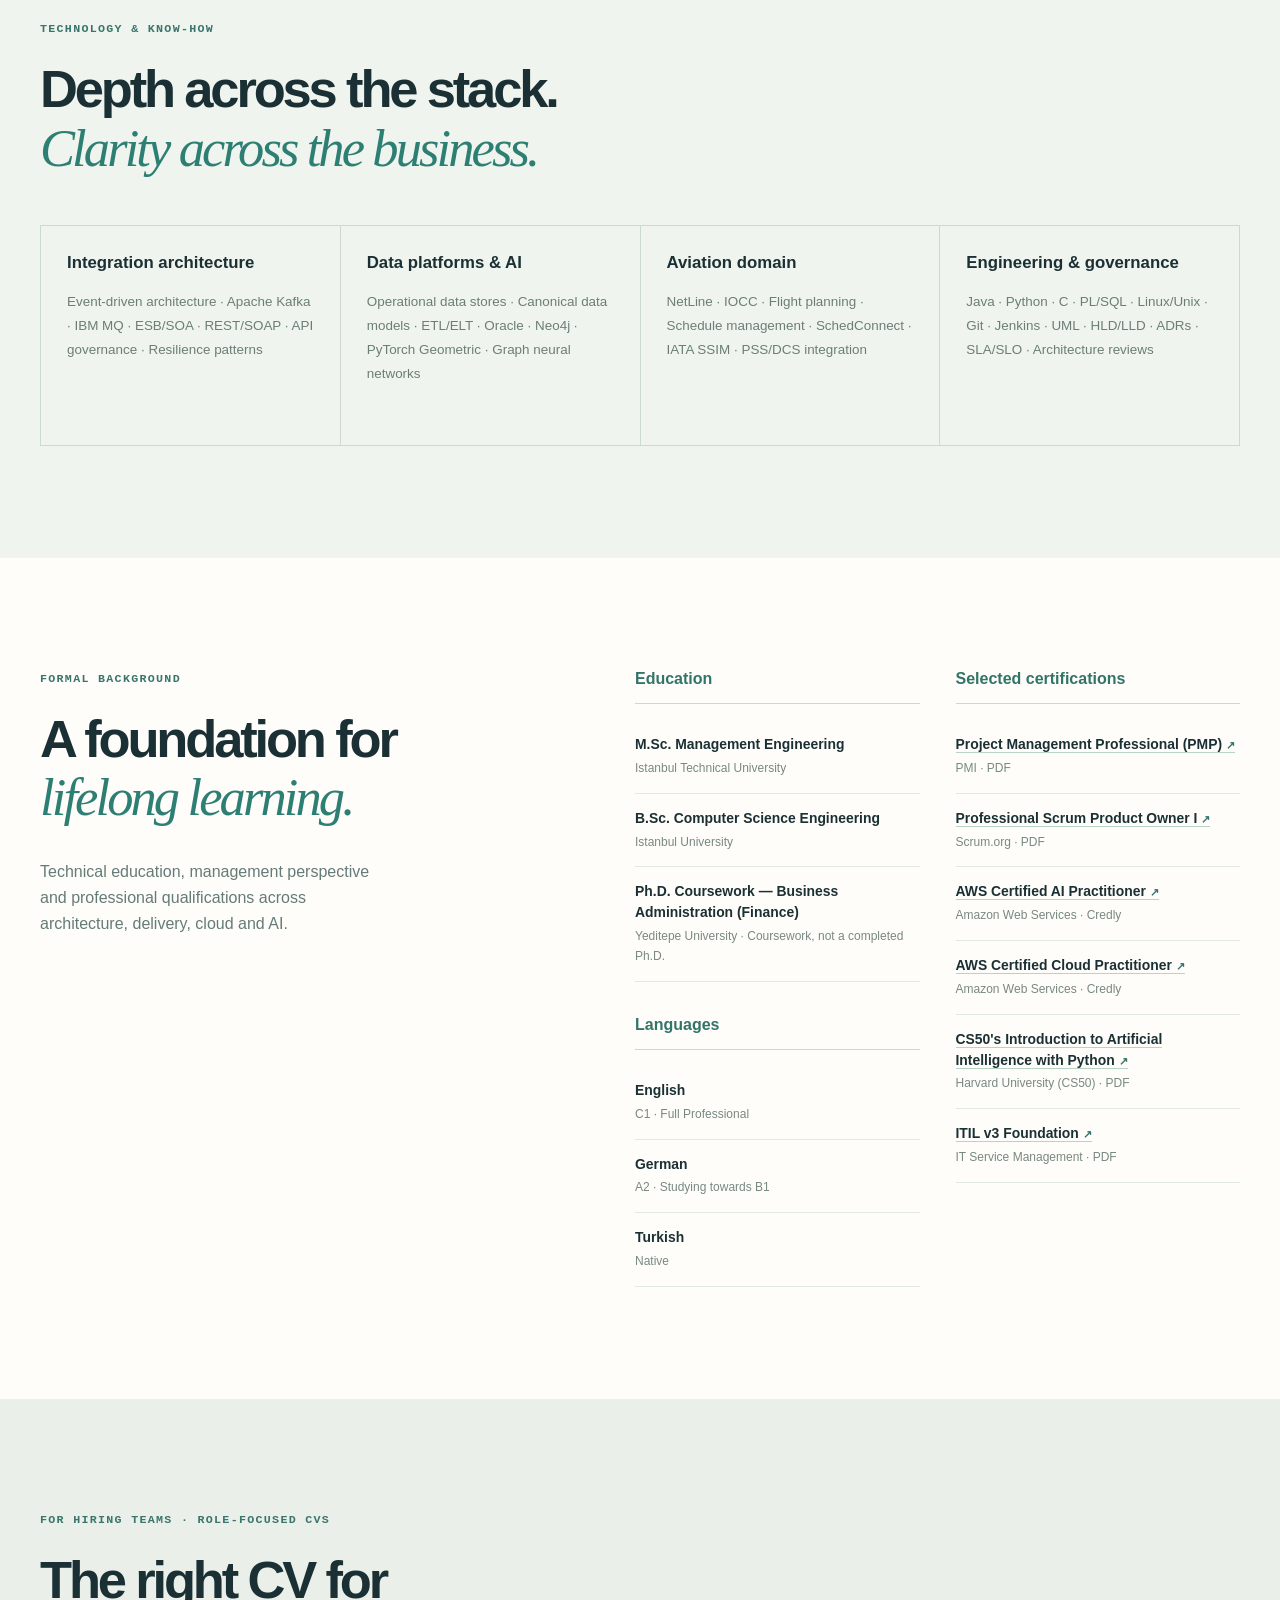
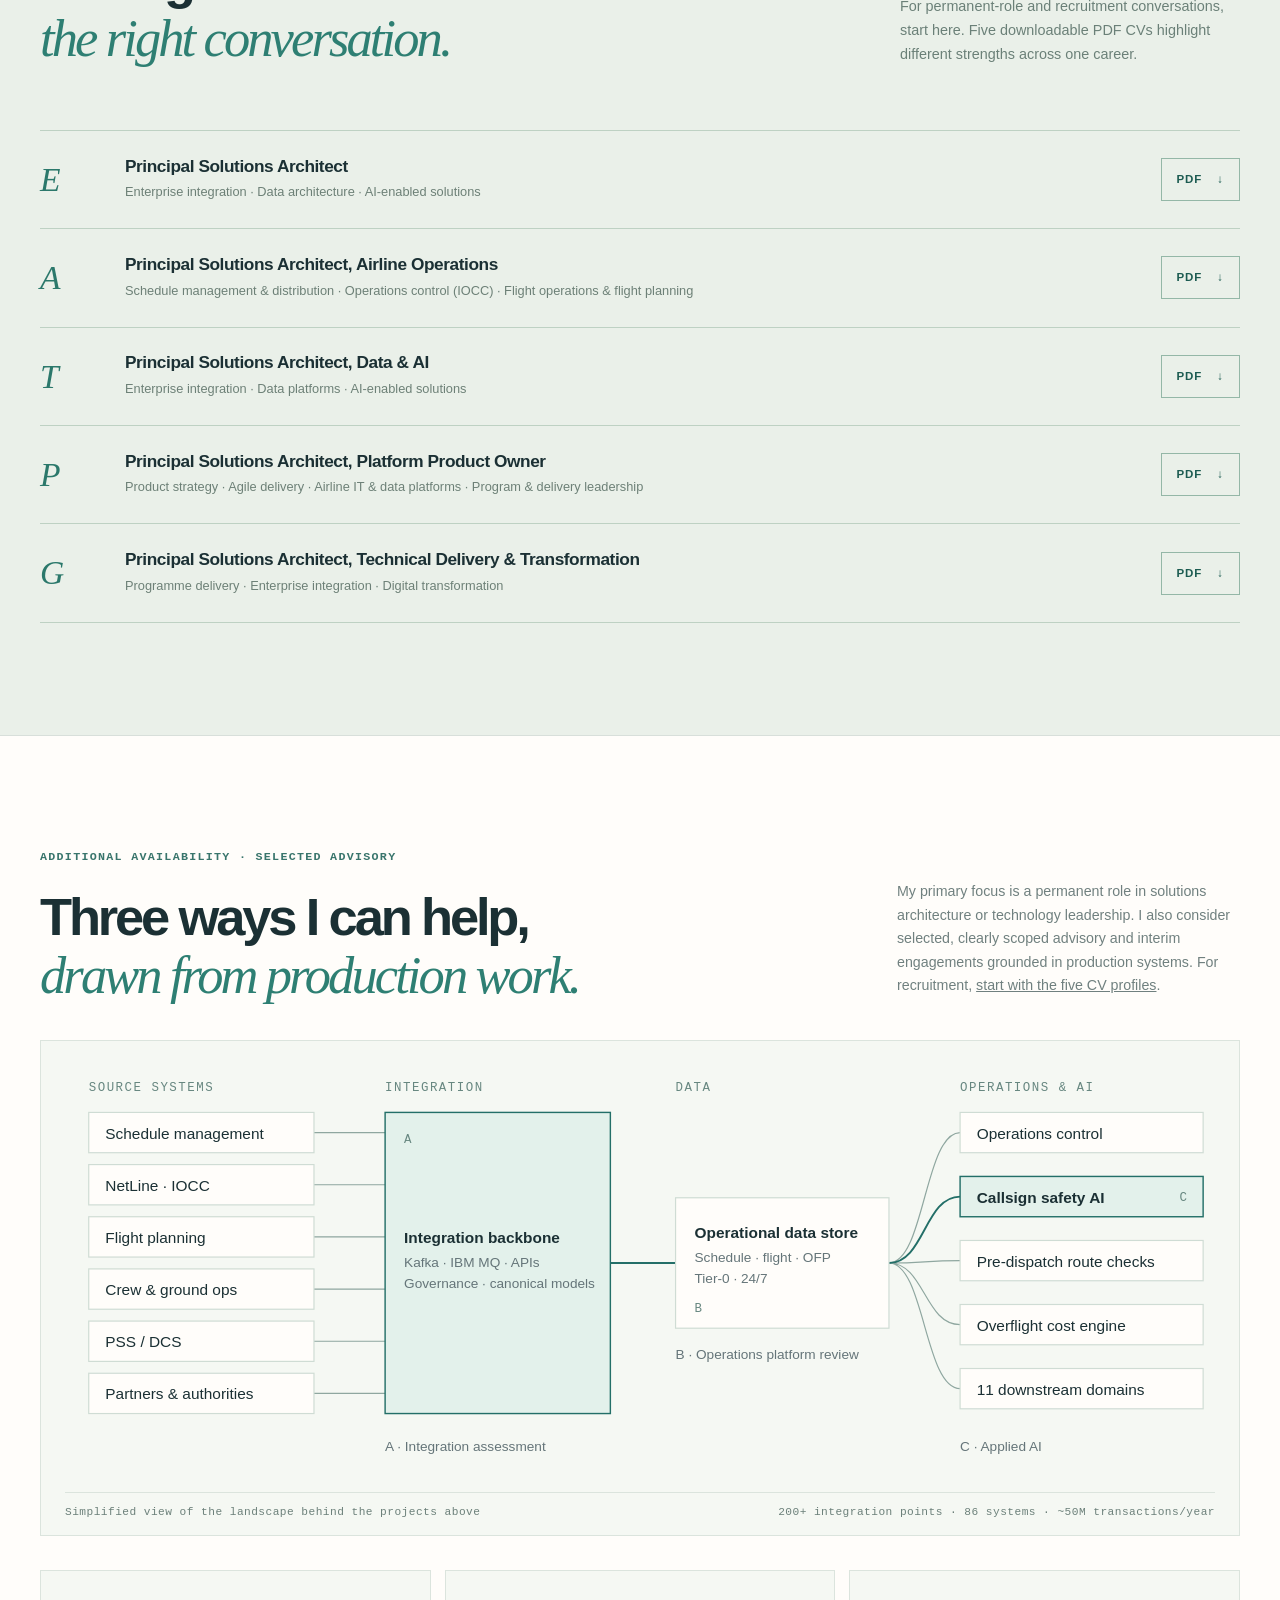
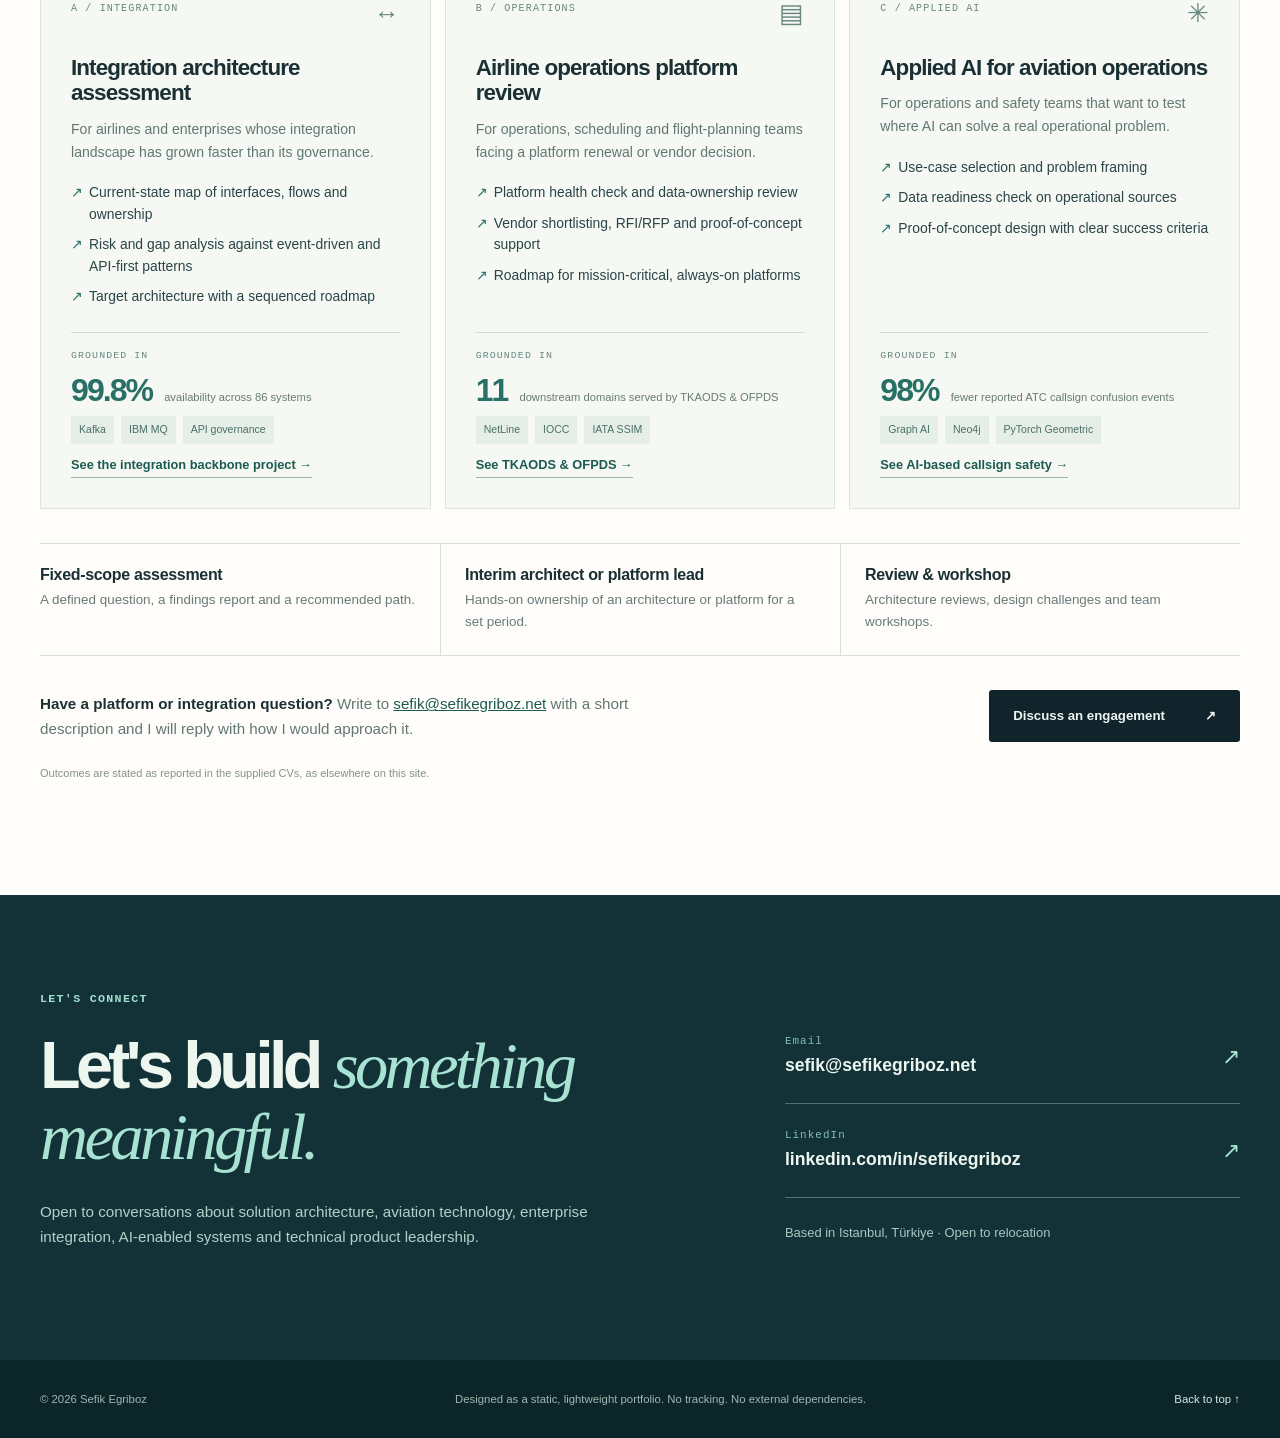
==== commit 7a491956: "Replace expertise symbols with larger illustrated SVG icons in EN/TR" ====
--- a/index.html
+++ b/index.html
@@ -25,7 +25,7 @@
   <link rel="alternate" hreflang="tr" href="https://sefikegriboz.net/tr/">
   <link rel="alternate" hreflang="x-default" href="https://sefikegriboz.net/">
   <link rel="icon" href="favicon.svg" type="image/svg+xml">
-  <link rel="stylesheet" href="style.css?v=20261109">
+  <link rel="stylesheet" href="style.css?v=20261109-icons">
   <script src="script.js" defer></script>
 </head>
 <body>
@@ -90,10 +90,31 @@
             </div>
           </div>
           <div class="discipline-grid">
-            <article class="discipline"><span class="discipline-icon" aria-hidden="true">↔</span><h3>Enterprise Integration</h3><p>Event-driven architecture, Kafka, IBM MQ, APIs, ESB and interoperability governance.</p></article>
-            <article class="discipline"><span class="discipline-icon" aria-hidden="true">◎</span><h3>Data & AI Solutions</h3><p>Operational data stores, canonical models, graph neural networks and production AI.</p></article>
-            <article class="discipline"><span class="discipline-icon" aria-hidden="true">✳</span><h3>Aviation Operations</h3><p>Scheduling, flight planning, operations control, NetLine and airline data standards.</p></article>
-            <article class="discipline"><span class="discipline-icon" aria-hidden="true">▦</span><h3>Product & Delivery</h3><p>Roadmaps, solution ownership, vendor evaluation, multidisciplinary teams and execution.</p></article>
+            <article class="discipline"><span class="discipline-icon" aria-hidden="true"><svg viewBox="0 0 72 72" focusable="false" aria-hidden="true">
+  <rect x="4" y="8" width="18" height="15" rx="2"/><path d="M4 13h18 M9 10.5h.01 M13 10.5h.01"/>
+  <ellipse cx="59" cy="12" rx="9" ry="4"/><path d="M50 12v12c0 5 18 5 18 0V12 M50 18c0 5 18 5 18 0"/>
+  <rect x="5" y="50" width="19" height="15" rx="2"/><path d="m12 55-3 3 3 3 m5-6 3 3-3 3"/>
+  <path d="M51 61h13c5 0 5-9 0-10-2-8-13-6-14 0-7-1-8 10 1 10z"/>
+  <path d="M22 18h11v9 M50 20H39v7 M21 50h11V39 M51 54H40V40"/>
+  <path d="m36 27-12 7 12 7 12-7-12-7z M24 39l12 7 12-7"/>
+</svg></span><h3>Enterprise Integration</h3><p>Event-driven architecture, Kafka, IBM MQ, APIs, ESB and interoperability governance.</p></article>
+            <article class="discipline"><span class="discipline-icon" aria-hidden="true"><svg viewBox="0 0 72 72" focusable="false" aria-hidden="true">
+  <ellipse cx="23" cy="18" rx="16" ry="6"/><path d="M7 18v30c0 8 32 8 32 0V18 M7 28c0 8 32 8 32 0 M7 38c0 8 32 8 32 0"/>
+  <path d="M51 18c-6-6-15 0-13 7-6 2-5 10 0 12-2 7 4 12 11 9 3 6 11 5 13-1 8 0 11-9 6-13 3-6-1-12-7-13-3-5-8-6-10-1z"/>
+  <path d="M52 18v27 M44 27l8 6 8-6 M45 39l7-6 8 7"/><circle cx="44" cy="27" r="2"/><circle cx="60" cy="27" r="2"/><circle cx="45" cy="39" r="2"/><circle cx="60" cy="40" r="2"/>
+</svg></span><h3>Data & AI Solutions</h3><p>Operational data stores, canonical models, graph neural networks and production AI.</p></article>
+            <article class="discipline"><span class="discipline-icon" aria-hidden="true"><svg viewBox="0 0 72 72" focusable="false" aria-hidden="true">
+  <rect x="4" y="8" width="20" height="22" rx="2"/><path d="M4 14h20 M9 5v6 M19 5v6 M10 19h3 M17 19h3 M10 24h3 M17 24h3"/>
+  <path d="M54 11h12l-2 11h-9z M58 11V7 M54 26h12 M60 26v9"/>
+  <path d="M36 17c-2 0-3 2-3 5v19l-15 9v5l15-5v8l-5 4v3l8-3 8 3v-3l-5-4v-8l15 5v-5l-15-9V22c0-3-1-5-3-5z"/>
+  <path d="M14 66l7-8 M58 66l-7-8" stroke-dasharray="2 4"/>
+</svg></span><h3>Aviation Operations</h3><p>Scheduling, flight planning, operations control, NetLine and airline data standards.</p></article>
+            <article class="discipline"><span class="discipline-icon" aria-hidden="true"><svg viewBox="0 0 72 72" focusable="false" aria-hidden="true">
+  <rect x="5" y="9" width="62" height="53" rx="5"/><path d="M5 20h62 M12 15h2 M19 15h2 M26 15h2"/>
+  <path d="M13 37h9 M29 37h9 M45 37h13" />
+  <circle cx="18" cy="37" r="5"/><circle cx="35" cy="37" r="5"/><circle cx="53" cy="37" r="7"/>
+  <path d="m49 37 3 3 5-6 M15 52h22 M15 57h13"/>
+</svg></span><h3>Product & Delivery</h3><p>Roadmaps, solution ownership, vendor evaluation, multidisciplinary teams and execution.</p></article>
           </div>
         </div>
       </div>
--- a/style.css
+++ b/style.css
@@ -3,7 +3,7 @@
 .site-header{position:relative;z-index:20;background:#11242b;color:#ecf2ec;border-bottom:1px solid var(--outline)}.header-inner{min-height:88px;display:flex;align-items:center;justify-content:space-between;gap:32px}.wordmark{display:flex;align-items:center;gap:13px;text-decoration:none;font-size:.99rem;font-weight:700;letter-spacing:.015em;line-height:1.1}.wordmark-mark{width:46px;height:46px;display:grid;place-items:center;position:relative;background:#e8f2ec;color:var(--deep);border-radius:2px;font-size:1rem;font-weight:900}.mark-square{position:absolute;width:7px;height:7px;background:#d08d52;right:7px;bottom:7px}.wordmark-sub{display:block;font-size:.57rem;letter-spacing:.17em;font-family:ui-monospace,Consolas,monospace;color:#abbfba;margin-top:5px}.site-nav{display:flex;align-items:center;gap:28px}.site-nav a{text-decoration:none;color:#c7d7d5;font-size:.82rem;font-weight:550;white-space:nowrap}.site-nav a:hover{color:var(--mint)}.site-nav a.nav-contact{background:#c1e4d9;color:#163039;padding:12px 18px;border-radius:3px;font-weight:700}.nav-contact span{margin-left:15px}.nav-toggle{display:none}
 .hero{position:relative;overflow:hidden;background:var(--deep);color:#edf5f1}.hero-grid{position:relative;z-index:2;display:grid;grid-template-columns:minmax(0,1.45fr) minmax(310px,.75fr);align-items:center;gap:8%;padding-top:90px;padding-bottom:75px;min-height:695px}.hero-arc{position:absolute;pointer-events:none;border:1px solid rgba(144,212,201,.12);border-radius:50%;width:810px;height:810px;right:-310px;top:-400px}.hero-arc-2{width:620px;height:620px;right:-150px;top:-260px;border-color:rgba(144,212,201,.09)}.eyebrow{display:flex;align-items:center;gap:15px;color:#b5d5cf;margin-bottom:33px}.eyebrow-line{height:1px;width:42px;background:#aad2c8}.hero-pretitle{font-size:1.16rem;color:#bcd0cb;margin:0 0 10px}.hero-pretitle strong{color:#fff;font-weight:600}.hero h1{max-width:720px;font-size:clamp(3.4rem,6vw,6.15rem);letter-spacing:-.068em;line-height:1.045;font-weight:690;margin:0 0 29px}.hero-italic{display:block;font-family:Georgia,"Times New Roman",serif;font-weight:400;font-style:italic;letter-spacing:-.058em;color:var(--mint)}.hero-lead{font-size:1.06rem;max-width:590px;color:#b8c9c5;line-height:1.85}.hero-lead strong{color:#edf8f3;font-weight:600}.hero-actions{display:flex;gap:13px;flex-wrap:wrap;margin-top:35px}.btn{padding:15px 24px;display:inline-flex;align-items:center;gap:40px;text-decoration:none;border-radius:3px;font-size:.83rem;font-weight:750;transition:transform .2s,background .2s}.btn:hover{transform:translateY(-2px)}.btn-primary{background:var(--mint);color:#0d282b}.btn-primary:hover{background:#c5f5e8}.btn-outline{border:1px solid rgba(220,238,234,.42);color:#e5f4f0}.btn-outline:hover{background:rgba(255,255,255,.06)}.hero-meta{margin-top:35px;display:flex;align-items:center;flex-wrap:wrap;gap:16px;color:#a4bcb6;font-size:.76rem}.hero-meta span+span:before{content:"·";padding-right:15px;color:#829c96}.meta-dot{display:inline-block;width:7px;height:7px;background:#90deaf;border-radius:50%;margin-right:7px;box-shadow:0 0 13px rgba(146,222,175,.45)}.hero-visual{position:relative;max-width:365px;width:100%;margin-left:auto}.portrait-frame{padding:12px;background:#29424a;border:1px solid #526569;transform:rotate(2.4deg);box-shadow:0 25px 75px rgba(2,12,15,.26)}.portrait-topline{display:flex;justify-content:space-between;color:#d1e1dc;margin:2px 2px 10px}.portrait-frame img{width:100%;height:375px;object-fit:cover;object-position:50% 18%}.portrait-footer{padding:16px 6px 7px}.portrait-footer strong,.portrait-footer span{display:block}.portrait-footer strong{font-family:Georgia,serif;font-size:1.24rem;font-style:italic;font-weight:400;color:#e5f3ed}.portrait-footer span{font-size:.72rem;color:#a9c4bf;margin-top:3px}.hero-note{position:absolute;right:-34px;bottom:9px;display:flex;flex-direction:column;gap:3px;background:#f4f6ed;color:var(--deep);padding:15px 19px;box-shadow:0 15px 33px rgba(0,0,0,.19);transform:rotate(-2.4deg)}.hero-note .mono{font-size:.57rem;color:#65807a}.hero-note strong{font-size:.9rem}.hero-note>span:last-child{font-size:.67rem;color:#54706a}.hero-bottom{display:flex;justify-content:space-between;padding-bottom:22px;border-top:1px solid rgba(255,255,255,.14);padding-top:15px;color:#a2b8b3}.hero-bottom .mono,.scrollhint{font-size:.64rem}
 .impact-bar{background:#e5efe8;border-bottom:1px solid #cadcd4}.impact-grid{display:grid;grid-template-columns:repeat(4,1fr)}.impact-item{padding:34px 22px 32px;border-right:1px solid #c5d9d2}.impact-item:first-child{padding-left:0}.impact-item:last-child{border:0}.impact-item strong{display:block;font-size:clamp(2.3rem,3.5vw,3.7rem);line-height:1;letter-spacing:-.06em;font-weight:730;color:#17373a}.impact-item strong span{font-size:.53em;color:#36756c;letter-spacing:-.04em}.impact-item p{font-size:.82rem;color:#59716d;max-width:200px;margin:11px 0 0;line-height:1.4}
-.section{padding:112px 0}.section-light{background:var(--paper)}.section-dark{background:var(--deep2);color:#f5f8f4}.section-side{display:flex;flex-direction:column;gap:15px;padding-top:8px}.section-number{color:#668783}.side-rule{height:1px;width:90px;background:#b5c6bf}.section-kicker{color:#39756c;font-weight:750;margin-bottom:21px}.kicker-light{color:var(--mint)}.section-heading{font-size:clamp(2.6rem,4.1vw,4.65rem);line-height:1.11;letter-spacing:-.06em;font-weight:640;margin:0 0 32px;max-width:820px}.section-heading em,.contact-section h2 em{font-family:Georgia,"Times New Roman",serif;font-weight:400;color:#2e7f73;letter-spacing:-.055em}.light-heading em{color:var(--mint)}.about-grid{display:grid;grid-template-columns:200px minmax(0,1fr);gap:65px}.intro-copy{font-size:1.29rem;line-height:1.67;max-width:850px;color:#294448}.body-copy{font-size:1.02rem;max-width:810px;color:#68787b}.discipline-grid{display:grid;grid-template-columns:repeat(2,minmax(0,1fr));gap:0;margin-top:56px;border-top:1px solid var(--line);border-left:1px solid var(--line)}.discipline{min-height:193px;padding:26px 31px;border-right:1px solid var(--line);border-bottom:1px solid var(--line)}.discipline-icon{display:inline-flex;width:39px;height:39px;align-items:center;justify-content:center;background:#e3f1eb;color:#246d66;border-radius:50%;font-size:1.24rem;margin-bottom:15px}.discipline h3{font-size:1.06rem;letter-spacing:-.02em;margin-bottom:6px}.discipline p{margin:0;font-size:.87rem;line-height:1.65;color:#687979;max-width:340px}
+.section{padding:112px 0}.section-light{background:var(--paper)}.section-dark{background:var(--deep2);color:#f5f8f4}.section-side{display:flex;flex-direction:column;gap:15px;padding-top:8px}.section-number{color:#668783}.side-rule{height:1px;width:90px;background:#b5c6bf}.section-kicker{color:#39756c;font-weight:750;margin-bottom:21px}.kicker-light{color:var(--mint)}.section-heading{font-size:clamp(2.6rem,4.1vw,4.65rem);line-height:1.11;letter-spacing:-.06em;font-weight:640;margin:0 0 32px;max-width:820px}.section-heading em,.contact-section h2 em{font-family:Georgia,"Times New Roman",serif;font-weight:400;color:#2e7f73;letter-spacing:-.055em}.light-heading em{color:var(--mint)}.about-grid{display:grid;grid-template-columns:200px minmax(0,1fr);gap:65px}.intro-copy{font-size:1.29rem;line-height:1.67;max-width:850px;color:#294448}.body-copy{font-size:1.02rem;max-width:810px;color:#68787b}.discipline-grid{display:grid;grid-template-columns:repeat(2,minmax(0,1fr));gap:0;margin-top:56px;border-top:1px solid var(--line);border-left:1px solid var(--line)}.discipline{min-height:220px;padding:26px 31px;border-right:1px solid var(--line);border-bottom:1px solid var(--line)}.discipline-icon{display:inline-flex;width:88px;height:88px;align-items:center;justify-content:center;background:#e3f1eb;color:#17685e;border-radius:50%;margin-bottom:18px}.discipline-icon svg{display:block;width:67px;height:67px;stroke:currentColor;fill:none;stroke-width:1.8;stroke-linecap:round;stroke-linejoin:round}.discipline h3{font-size:1.06rem;letter-spacing:-.02em;margin-bottom:6px}.discipline p{margin:0;font-size:.87rem;line-height:1.65;color:#687979;max-width:340px}
 .professional-philosophy{display:grid;grid-template-columns:200px minmax(0,1fr);gap:34px;margin-top:62px;padding:38px 0 42px;border-top:1px solid var(--line);border-bottom:1px solid var(--line)}.philosophy-label{display:flex;flex-direction:column;align-items:flex-start;gap:15px;padding-top:7px;color:#39756c}.philosophy-label .mono{font-size:.67rem;font-weight:750}.philosophy-label .side-rule{width:58px}.philosophy-copy{max-width:760px}.philosophy-copy h3{font-size:clamp(1.75rem,3vw,2.55rem);line-height:1.12;letter-spacing:-.052em;font-weight:640;margin:0 0 22px}.philosophy-copy h3 em{font-family:Georgia,"Times New Roman",serif;font-weight:400;color:#2e7f73;letter-spacing:-.05em}.philosophy-copy>p{font-size:.96rem;line-height:1.75;color:#617477;margin:0 0 17px}.philosophy-copy blockquote{margin:29px 0 27px;padding:22px 25px 21px;border-left:3px solid #5ca392;background:#f1f7f2}.philosophy-copy blockquote p{font-family:Georgia,"Times New Roman",serif;font-size:clamp(1.32rem,2.2vw,1.75rem);font-style:italic;line-height:1.3;letter-spacing:-.025em;color:#254b49;margin:0 0 8px}.philosophy-copy cite{display:block;font-style:normal;font-size:.77rem;line-height:1.55;color:#53756e}
 .focus-heading{display:flex;align-items:end;justify-content:space-between;gap:50px}.focus-heading .section-heading{margin-bottom:10px}.focus-heading>p{max-width:340px;color:#b0c6c1;font-size:.88rem;margin:0 0 15px}.focus-tabs{display:flex;flex-wrap:wrap;gap:10px;margin-top:36px;margin-bottom:18px}.focus-tab{cursor:pointer;background:transparent;border:1px solid #416069;color:#b8cbc8;padding:12px 18px;font-size:.82rem;border-radius:2px;transition:background .15s,color .15s}.focus-tab:hover{color:#fff;border-color:#badad2}.focus-tab.active{background:var(--mint);border-color:var(--mint);color:#112b2e;font-weight:700}.focus-panel{display:grid;grid-template-columns:1.55fr 1fr;gap:60px;min-height:292px;border:1px solid #416068;padding:40px;background:linear-gradient(115deg,#203b43,#1a343b)}.focus-label{color:#9acac0}.focus-panel h3{font-size:clamp(1.85rem,3.2vw,2.85rem);letter-spacing:-.05em;font-weight:620;margin:16px 0}.focus-panel p{max-width:640px;color:#bbd0ca;font-size:1.04rem;line-height:1.6}.text-link{font-weight:700;color:#b1ebda;text-decoration:none;border-bottom:1px solid #8fd1c0;display:inline-flex;gap:22px;padding-bottom:3px;margin-top:7px;font-size:.83rem}.focus-points{border-left:1px solid #4a6971;padding-left:44px}.focus-points .mono{color:#aacac3}.focus-points ul{padding:0;margin:20px 0 0;list-style:none}.focus-points li{padding:13px 0;border-bottom:1px solid #45616a;color:#edf5f1;font-size:.87rem}.focus-points li::before{content:"↗";display:inline-block;color:var(--mint);margin-right:12px}
 .section-splithead{display:flex;justify-content:space-between;align-items:end;gap:35px;margin-bottom:35px}.section-splithead .section-heading{margin-bottom:0}.section-splithead>p{font-size:.89rem;max-width:343px;color:#70807f;margin:0 0 7px}.project-grid{display:grid;grid-template-columns:repeat(3,minmax(0,1fr));gap:14px}.project-card{background:#f5f8f3;border:1px solid #dbe4dd;min-height:375px;display:flex;flex-direction:column;padding:30px;transition:transform .2s,box-shadow .2s}.project-card:hover{transform:translateY(-3px);box-shadow:0 12px 30px rgba(28,68,59,.08)}.project-featured{background:#183d3f;color:#edf5f2;border-color:#183d3f}.project-top{display:flex;justify-content:space-between;gap:10px;font-size:.63rem;color:#678780;margin-bottom:38px}.project-featured .project-top{color:#b0d1c7}.project-icon{font-family:Georgia,serif;font-size:1.6rem;letter-spacing:0;line-height:1}.project-card h3{font-size:1.45rem;font-weight:680;letter-spacing:-.04em;margin-bottom:15px}.project-card>p{color:#627775;font-size:.86rem;line-height:1.7;flex:1}.project-featured>p{color:#b6d0c6}.project-tags{display:flex;gap:7px;flex-wrap:wrap;margin:12px 0 24px}.project-tags span{font-size:.66rem;padding:5px 8px;color:#4a7167;background:#e5eee7}.project-featured .project-tags span{background:#335956;color:#cce8dd}.project-result{border-top:1px solid #cfdfd6;padding-top:15px;display:flex;align-items:baseline;gap:12px}.project-featured .project-result{border-color:#48706a}.project-result strong{font-size:2rem;line-height:1;letter-spacing:-.06em;color:#286f66;white-space:nowrap}.project-featured .project-result strong{color:#b3edda}.project-result span{font-size:.7rem;color:#687b76;line-height:1.35}.project-featured .project-result span{color:#b5d1c6}.metric-note{font-size:.69rem;color:#83928b;margin:22px 0 0}
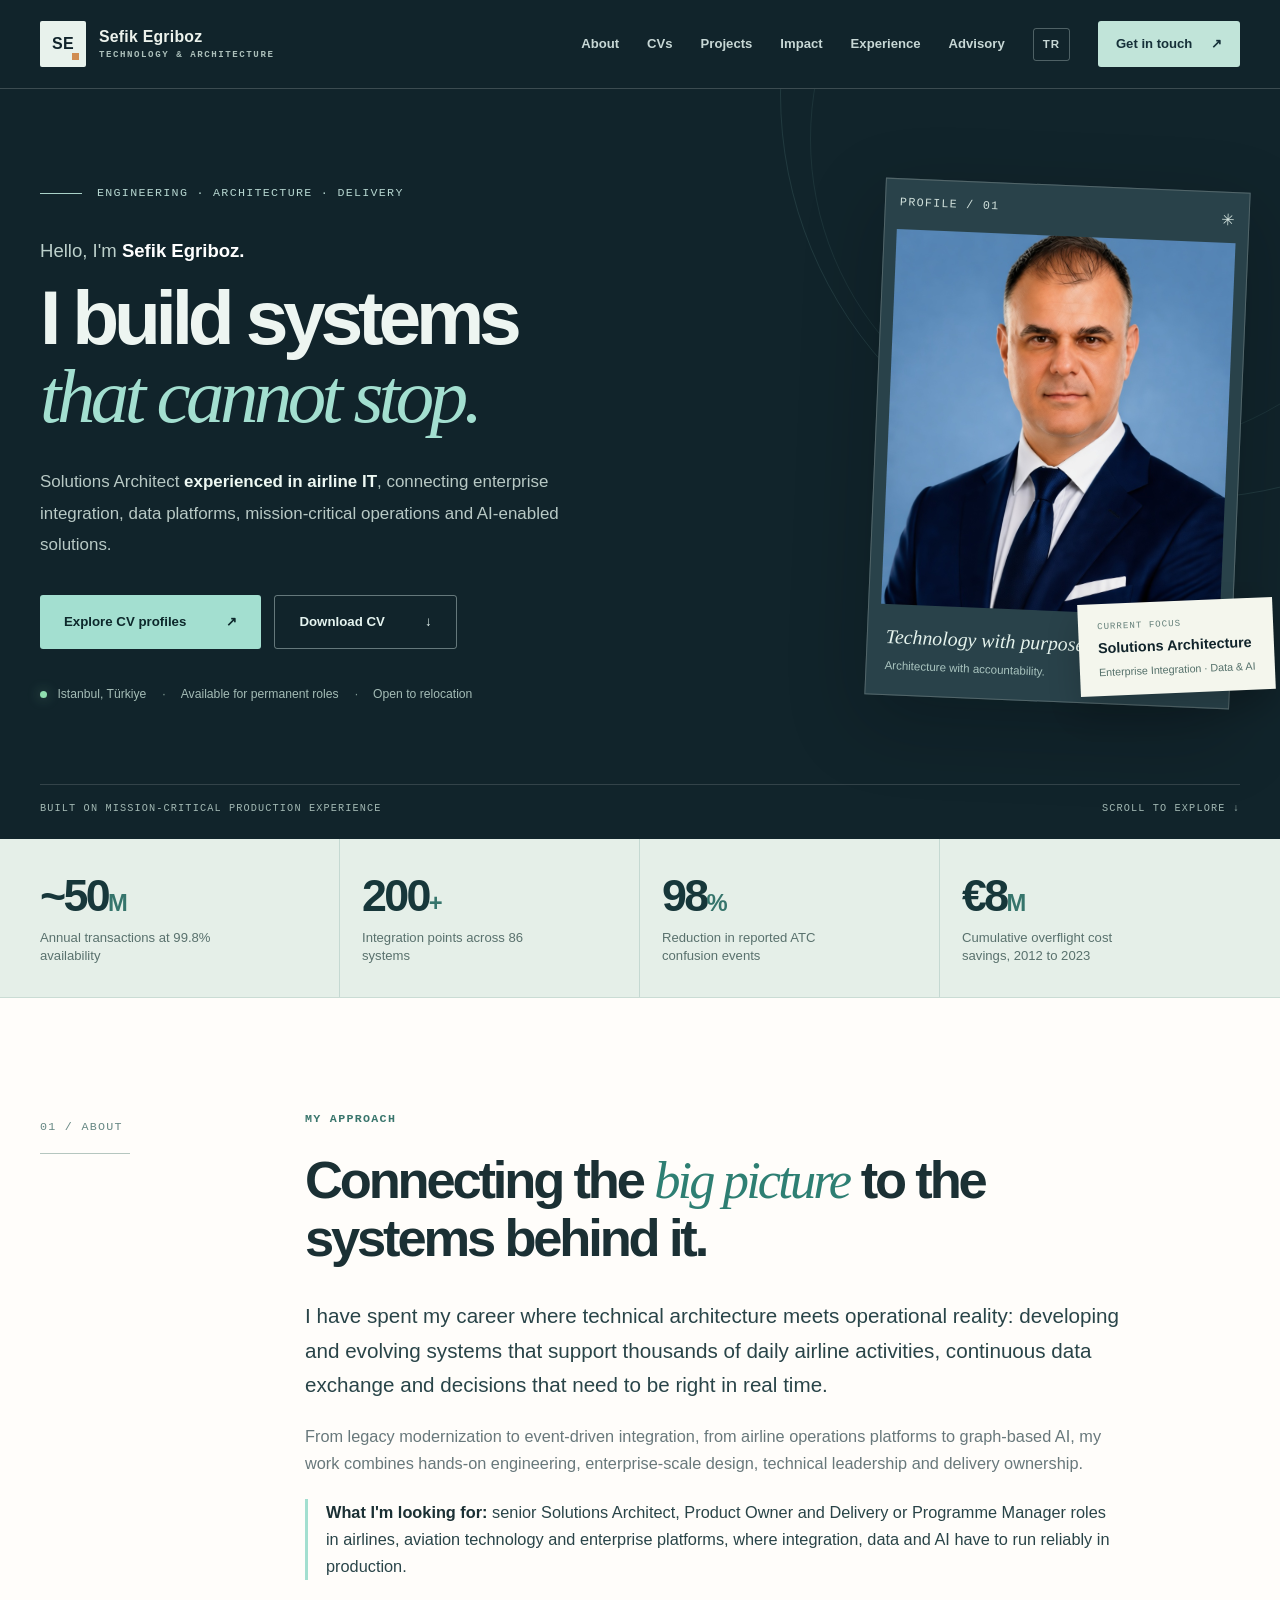
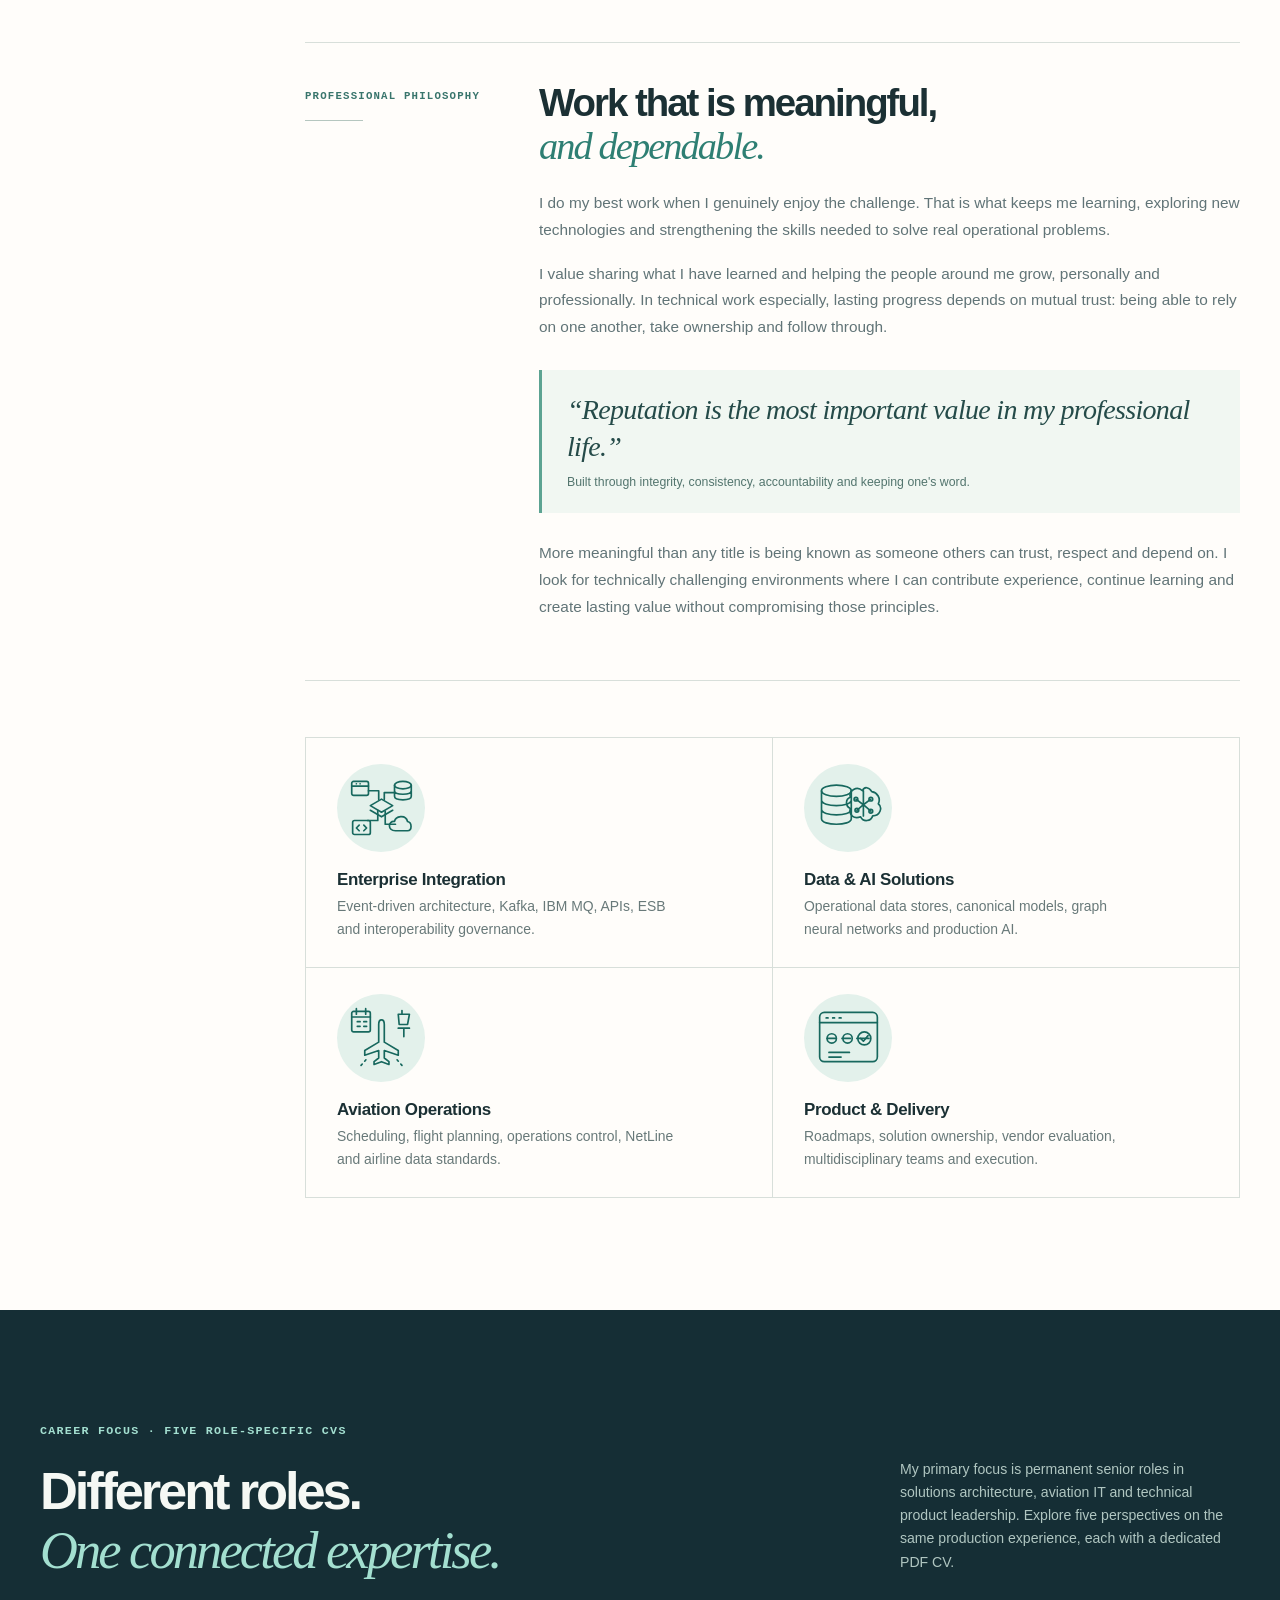
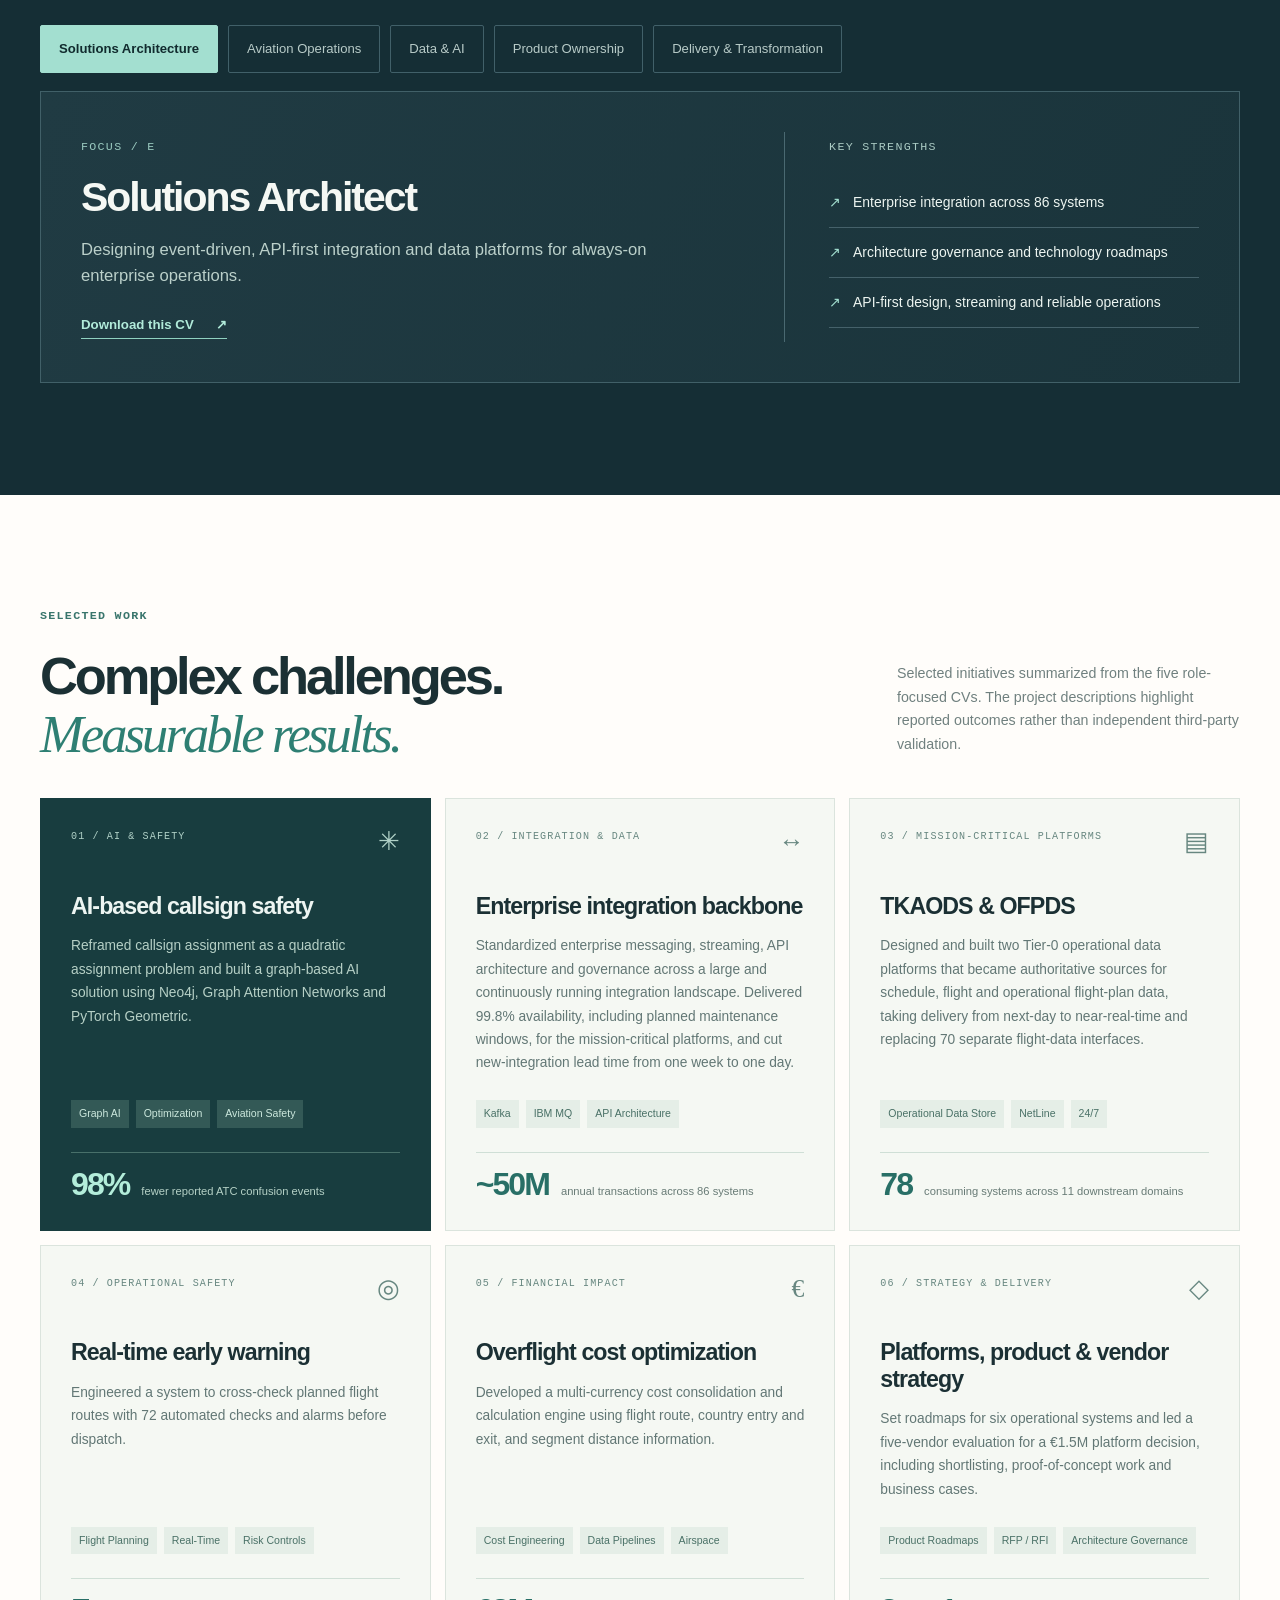
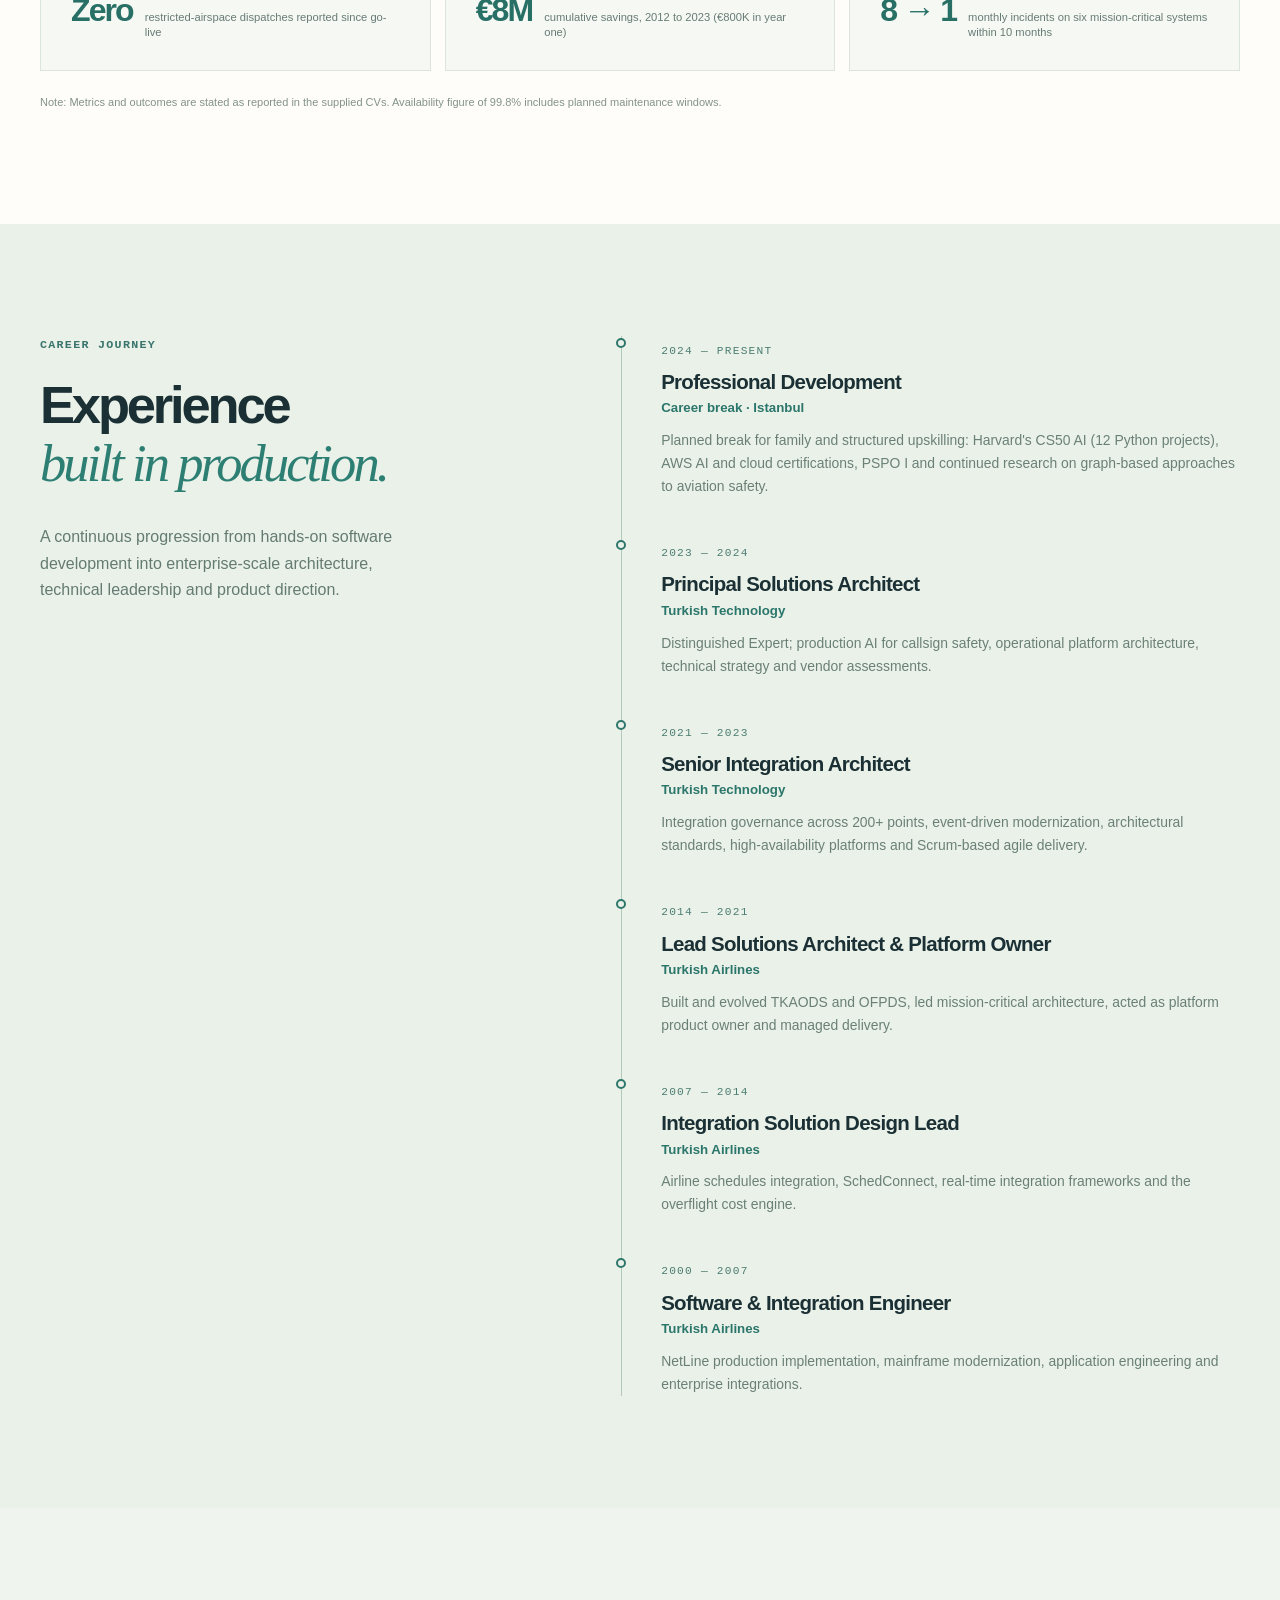
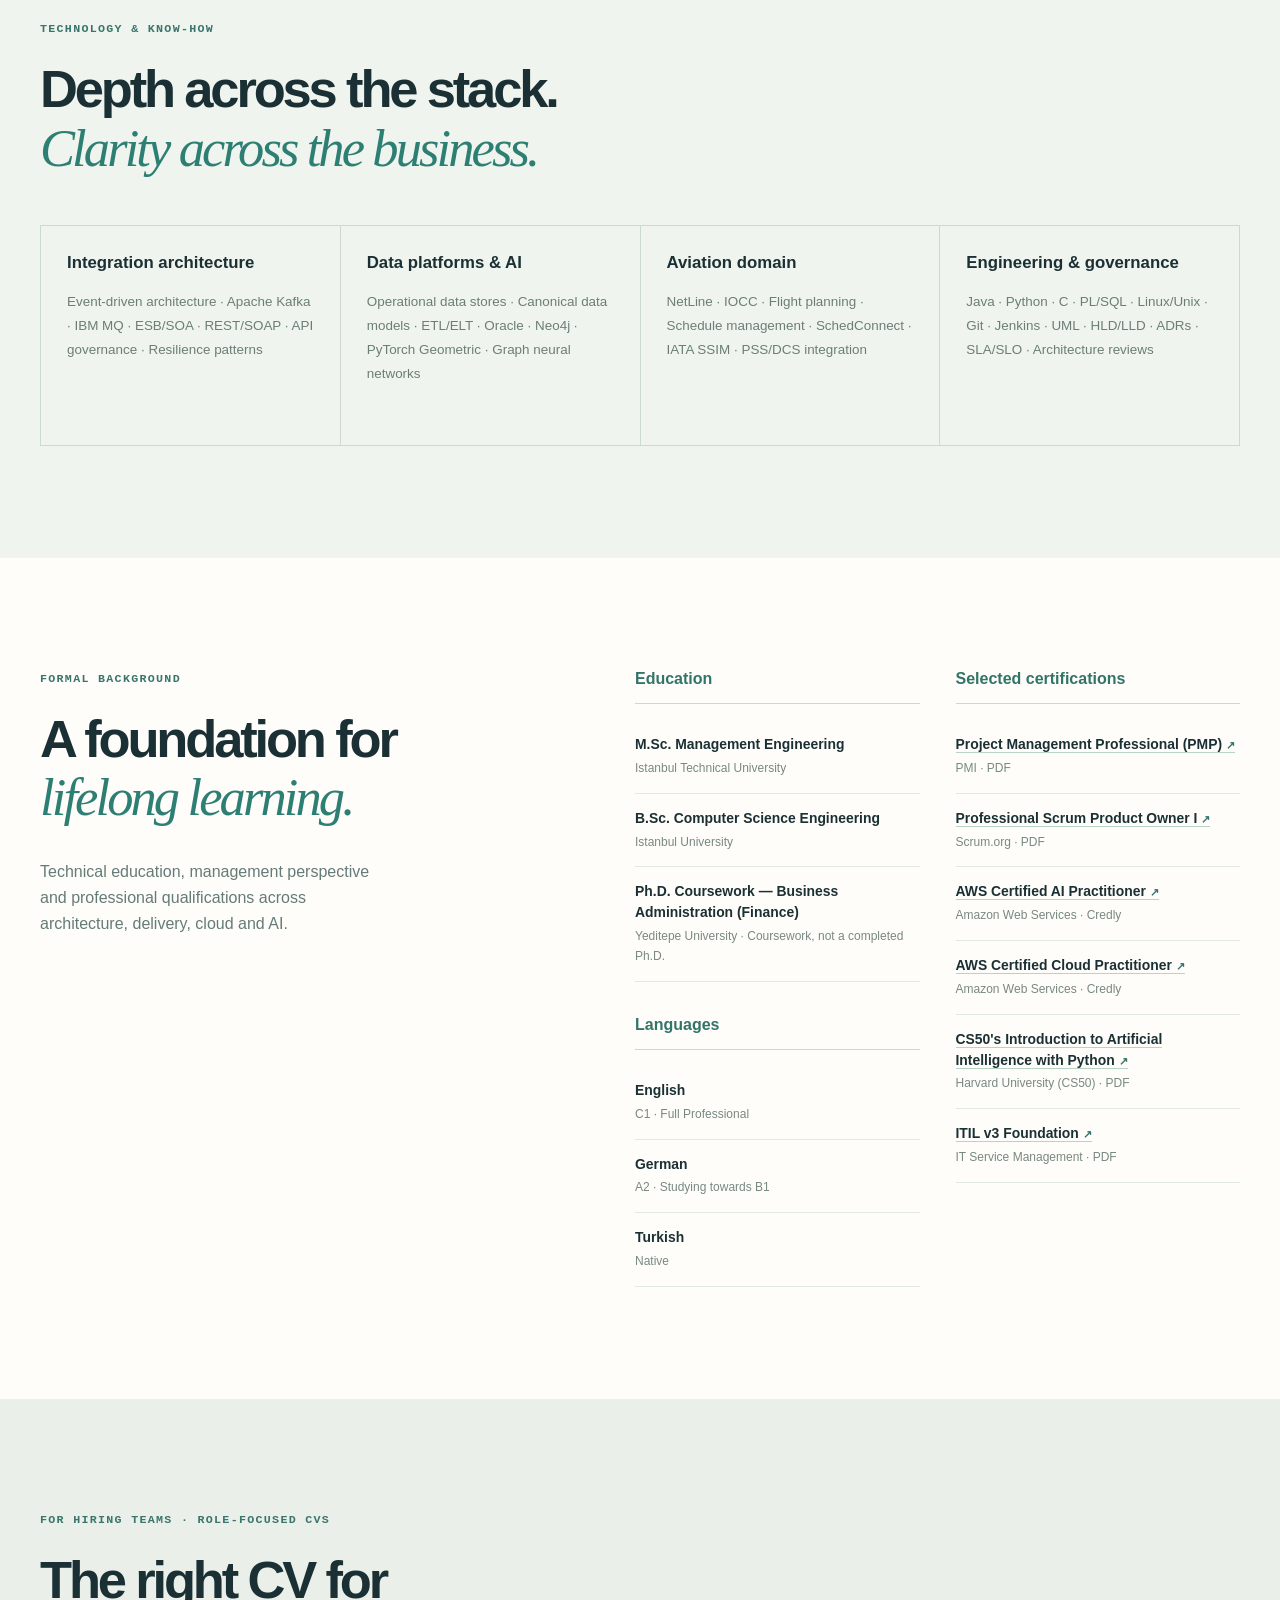
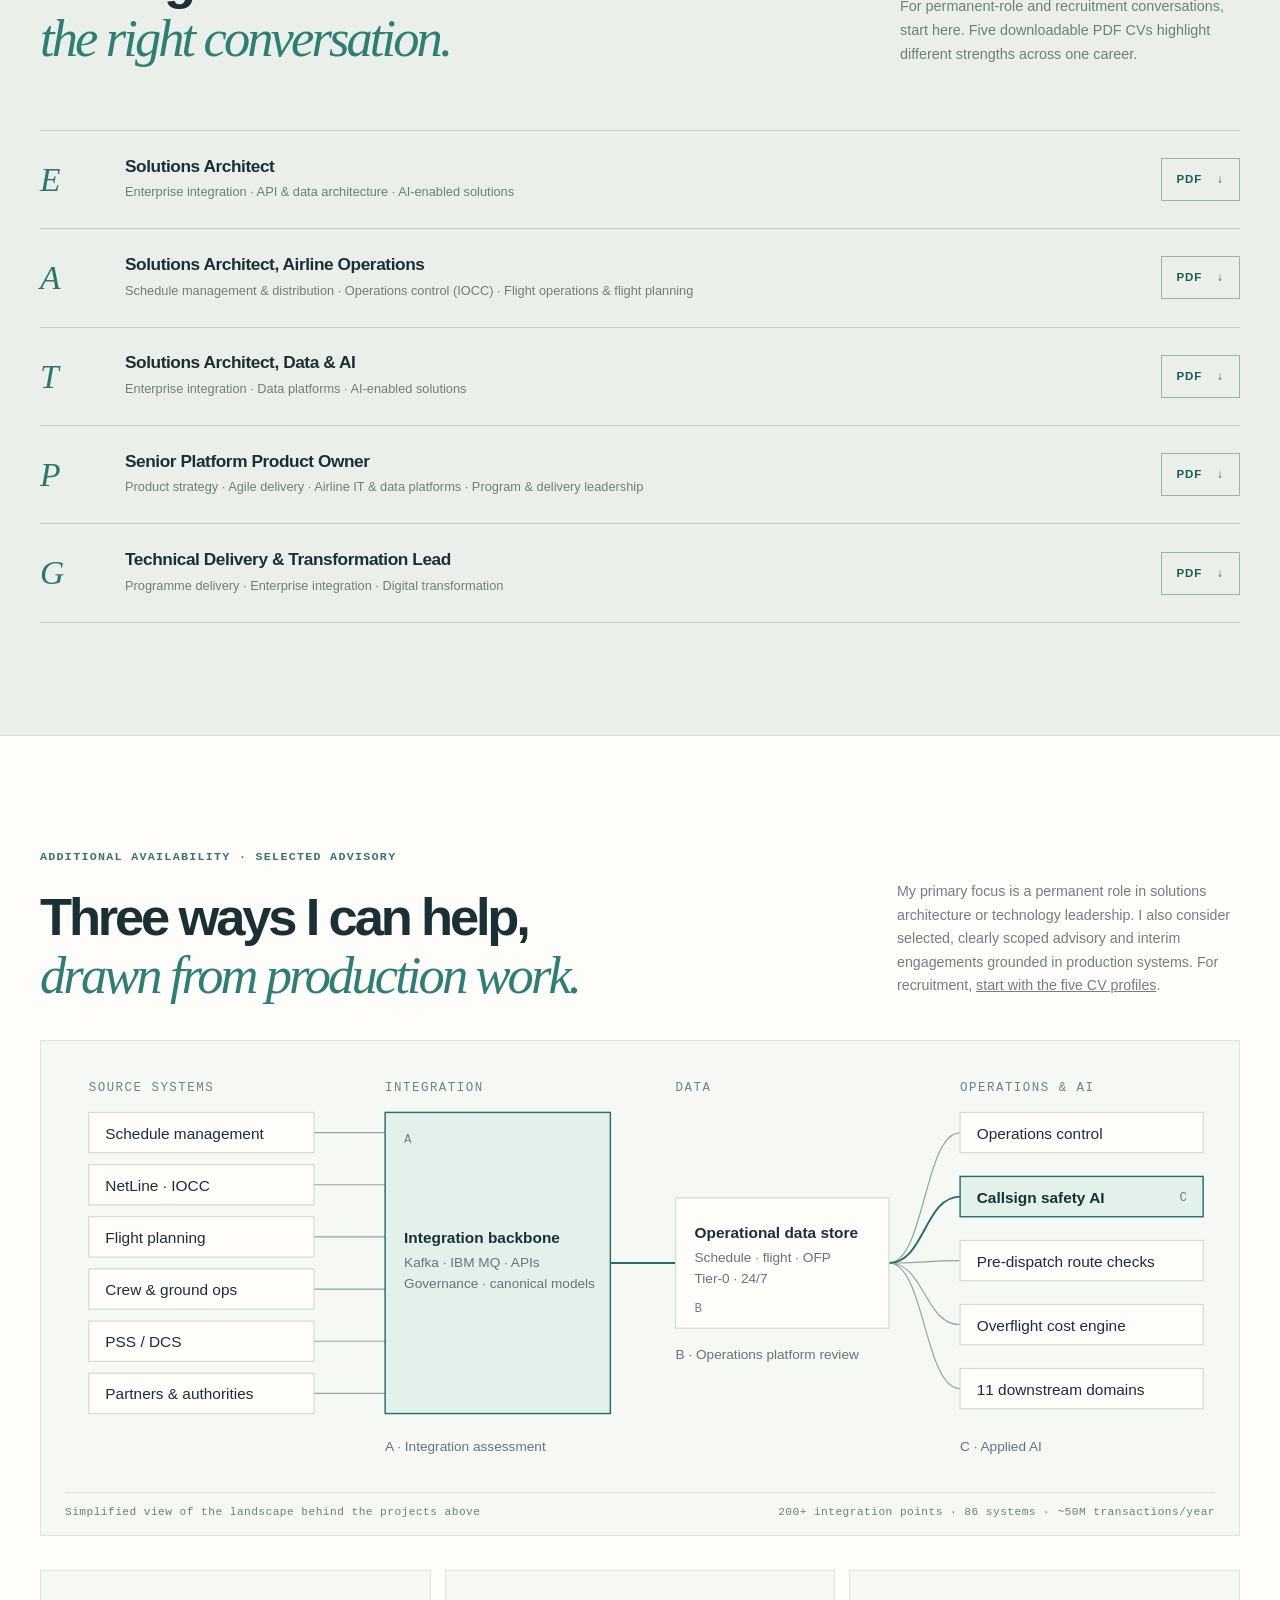
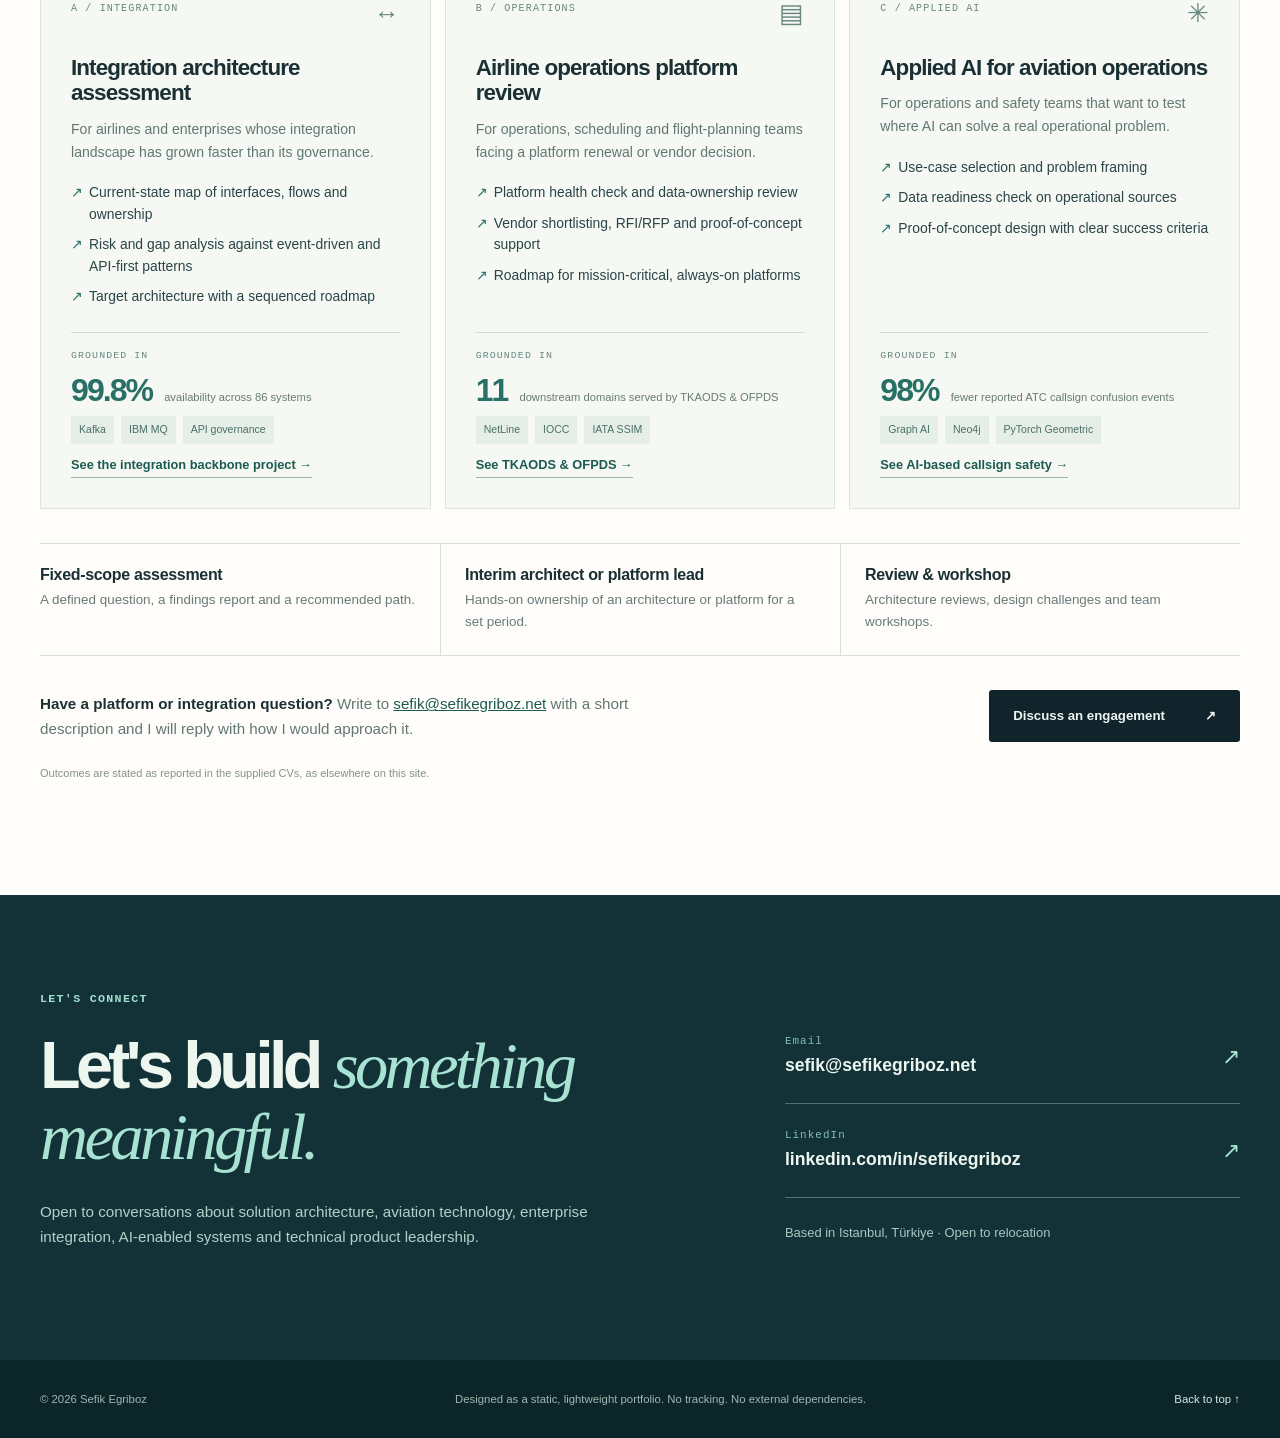
==== commit b4f7b9ea: "Update CV PDFs (10 Nov 2026), age-neutral wording and titles without Principal - Replace the five ro" ====
--- a/index.html
+++ b/index.html
@@ -3,11 +3,11 @@
 <head>
   <meta charset="utf-8">
   <meta name="viewport" content="width=device-width, initial-scale=1">
-  <meta name="description" content="Sefik Egriboz — Principal Solutions Architect with 20+ years in airline IT, enterprise integration, data architecture, AI-enabled safety systems and technical product delivery.">
+  <meta name="description" content="Sefik Egriboz — Solutions Architect experienced in airline IT: enterprise integration, data architecture, AI-enabled safety systems and technical product delivery.">
   <meta name="theme-color" content="#11242b">
   <meta name="color-scheme" content="light">
   <meta property="og:type" content="website">
-  <meta property="og:title" content="Sefik Egriboz | Principal Solutions Architect &amp; Aviation IT">
+  <meta property="og:title" content="Sefik Egriboz | Solutions Architect &amp; Aviation IT">
   <meta property="og:description" content="Explore five role-focused CVs, aviation IT and enterprise integration projects, and mission-critical technology experience.">
   <meta property="og:locale" content="en_US">
   <meta property="og:locale:alternate" content="tr_TR">
@@ -15,10 +15,10 @@
   <meta property="og:image:type" content="image/png">
   <meta property="og:image:width" content="1200">
   <meta property="og:image:height" content="630">
-  <meta property="og:image:alt" content="Sefik Egriboz — Principal Solutions Architect, Aviation IT and Enterprise Integration">
+  <meta property="og:image:alt" content="Sefik Egriboz — Solutions Architect, Aviation IT and Enterprise Integration">
   <meta name="twitter:card" content="summary_large_image">
   <meta name="twitter:image" content="https://sefikegriboz.net/social-preview.png">
-  <title>Sefik Egriboz | Principal Solutions Architect & Aviation IT</title>
+  <title>Sefik Egriboz | Solutions Architect & Aviation IT</title>
   <link rel="canonical" href="https://sefikegriboz.net/">
   <meta property="og:url" content="https://sefikegriboz.net/">
   <link rel="alternate" hreflang="en" href="https://sefikegriboz.net/">
@@ -26,7 +26,7 @@
   <link rel="alternate" hreflang="x-default" href="https://sefikegriboz.net/">
   <link rel="icon" href="favicon.svg" type="image/svg+xml">
   <link rel="stylesheet" href="style.css?v=20261109-icons">
-  <script src="script.js" defer></script>
+  <script src="script.js?v=20261110" defer></script>
 </head>
 <body>
   <a class="skip-link" href="#main">Skip to content</a>
@@ -49,7 +49,7 @@
           <div class="eyebrow"><span class="eyebrow-line"></span><span>ENGINEERING · ARCHITECTURE · DELIVERY</span></div>
           <p class="hero-pretitle">Hello, I'm <strong>Sefik Egriboz.</strong></p>
           <h1 id="hero-title">I build systems <span class="hero-italic">that cannot stop.</span></h1>
-          <p class="hero-lead">Principal Solutions Architect with <strong>20+ years in airline IT</strong>, connecting enterprise integration, data platforms, mission-critical operations and AI-enabled solutions.</p>
+          <p class="hero-lead">Solutions Architect <strong>experienced in airline IT</strong>, connecting enterprise integration, data platforms, mission-critical operations and AI-enabled solutions.</p>
           <div class="hero-actions"><a class="btn btn-primary" href="#cv">Explore CV profiles <span aria-hidden="true">↗</span></a><a class="btn btn-outline" href="Sefik_Egriboz_E.pdf" download>Download CV <span aria-hidden="true">↓</span></a></div>
           <div class="hero-meta"><span><span class="meta-dot" aria-hidden="true"></span> Istanbul, Türkiye</span><span>Available for permanent roles</span><span>Open to relocation</span></div>
         </div>
@@ -58,7 +58,7 @@
           <div class="hero-note"><span class="mono">CURRENT FOCUS</span><strong>Solutions Architecture</strong><span>Enterprise Integration · Data & AI</span></div>
         </div>
       </div>
-      <div class="container hero-bottom"><span class="mono">BUILT ON 20+ YEARS OF PRODUCTION EXPERIENCE</span><span class="scrollhint">SCROLL TO EXPLORE <span aria-hidden="true">↓</span></span></div>
+      <div class="container hero-bottom"><span class="mono">BUILT ON MISSION-CRITICAL PRODUCTION EXPERIENCE</span><span class="scrollhint">SCROLL TO EXPLORE <span aria-hidden="true">↓</span></span></div>
     </section>
 
     <section id="impact" class="impact-bar" aria-label="Selected professional outcomes">
@@ -131,7 +131,7 @@
           <button type="button" class="focus-tab" data-focus="G" aria-pressed="false">Delivery &amp; Transformation</button>
         </div>
         <div class="focus-panel" id="focus-panel" aria-live="polite">
-          <div><span class="mono focus-label" id="focus-label">FOCUS / E</span><h3 id="focus-title">Principal Solutions Architect</h3><p id="focus-description">Designing event-driven, API-first integration and data platforms for always-on enterprise operations.</p><a id="focus-download" class="text-link" href="Sefik_Egriboz_E.pdf" download>Download this CV <span aria-hidden="true">↗</span></a></div>
+          <div><span class="mono focus-label" id="focus-label">FOCUS / E</span><h3 id="focus-title">Solutions Architect</h3><p id="focus-description">Designing event-driven, API-first integration and data platforms for always-on enterprise operations.</p><a id="focus-download" class="text-link" href="Sefik_Egriboz_E.pdf" download>Download this CV <span aria-hidden="true">↗</span></a></div>
           <div class="focus-points"><span class="mono">KEY STRENGTHS</span><ul id="focus-list"><li>Enterprise integration across 86 systems</li><li>Architecture governance and technology roadmaps</li><li>API-first design, streaming and reliable operations</li></ul></div>
         </div>
       </div>
@@ -176,11 +176,11 @@
     <section class="section section-light credentials-section" id="credentials"><div class="container credential-grid"><div><div class="section-kicker">FORMAL BACKGROUND</div><h2 class="section-heading">A foundation for<br><em>lifelong learning.</em></h2><p>Technical education, management perspective and professional qualifications across architecture, delivery, cloud and AI.</p></div><div class="credential-columns"><div><h3>Education</h3><div class="credential-entry"><strong>M.Sc. Management Engineering</strong><span>Istanbul Technical University</span></div><div class="credential-entry"><strong>B.Sc. Computer Science Engineering</strong><span>Istanbul University</span></div><div class="credential-entry"><strong>Ph.D. Coursework — Business Administration (Finance)</strong><span>Yeditepe University · Coursework, not a completed Ph.D.</span></div><h3 class="credential-subhead">Languages</h3><div class="credential-entry"><strong>English</strong><span>C1 · Full Professional</span></div><div class="credential-entry"><strong>German</strong><span>A2 · Studying towards B1</span></div><div class="credential-entry"><strong>Turkish</strong><span>Native</span></div></div><div><h3>Selected certifications</h3><div class="credential-entry"><strong><a class="credential-link" href="certificates/Sefik_Egriboz_PMP.pdf" target="_blank" rel="noopener" aria-label="Project Management Professional (PMP) certificate, PDF, opens in a new tab">Project Management Professional (PMP)&nbsp;<span class="credential-arrow" aria-hidden="true">↗</span></a></strong><span>PMI · PDF</span></div><div class="credential-entry"><strong><a class="credential-link" href="certificates/Sefik_Egriboz_PSPO_I.pdf" target="_blank" rel="noopener" aria-label="Professional Scrum Product Owner I certificate, PDF, opens in a new tab">Professional Scrum Product Owner I&nbsp;<span class="credential-arrow" aria-hidden="true">↗</span></a></strong><span>Scrum.org · PDF</span></div><div class="credential-entry"><strong><a class="credential-link" href="https://www.credly.com/badges/edf38120-2a36-4c42-8e64-8721676bbc11/public_url" target="_blank" rel="noopener" aria-label="AWS Certified AI Practitioner, verify on Credly, opens in a new tab">AWS Certified AI Practitioner&nbsp;<span class="credential-arrow" aria-hidden="true">↗</span></a></strong><span>Amazon Web Services · Credly</span></div><div class="credential-entry"><strong><a class="credential-link" href="https://www.credly.com/badges/56a1d5a8-90d3-4fad-a31d-5dba630f3f34/public_url" target="_blank" rel="noopener" aria-label="AWS Certified Cloud Practitioner, verify on Credly, opens in a new tab">AWS Certified Cloud Practitioner&nbsp;<span class="credential-arrow" aria-hidden="true">↗</span></a></strong><span>Amazon Web Services · Credly</span></div><div class="credential-entry"><strong><a class="credential-link" href="certificates/Sefik_Egriboz_CS50_AI.pdf" target="_blank" rel="noopener" aria-label="CS50's Introduction to Artificial Intelligence with Python certificate, PDF, opens in a new tab">CS50's Introduction to Artificial Intelligence with Python&nbsp;<span class="credential-arrow" aria-hidden="true">↗</span></a></strong><span>Harvard University (CS50) · PDF</span></div><div class="credential-entry"><strong><a class="credential-link" href="certificates/Sefik_Egriboz_ITIL_Foundation.pdf" target="_blank" rel="noopener" aria-label="ITIL v3 Foundation certificate, PDF, opens in a new tab">ITIL v3 Foundation&nbsp;<span class="credential-arrow" aria-hidden="true">↗</span></a></strong><span>IT Service Management · PDF</span></div></div></div></div></section>
 
     <section class="section cv-section" id="cv"><div class="container"><div class="cv-header"><div><div class="section-kicker">FOR HIRING TEAMS · ROLE-FOCUSED CVS</div><h2 class="section-heading">The right CV for<br><em>the right conversation.</em></h2></div><p>For permanent-role and recruitment conversations, start here. Five downloadable PDF CVs highlight different strengths across one career.</p></div><div class="cv-list">
-      <article class="cv-row"><div class="cv-code">E</div><div><h3>Principal Solutions Architect</h3><p>Enterprise integration · Data architecture · AI-enabled solutions</p></div><a href="Sefik_Egriboz_E.pdf" download class="cv-download" aria-label="Download Principal Solutions Architect CV, PDF">PDF <span aria-hidden="true">↓</span></a></article>
-      <article class="cv-row"><div class="cv-code">A</div><div><h3>Principal Solutions Architect, Airline Operations</h3><p>Schedule management &amp; distribution · Operations control (IOCC) · Flight operations &amp; flight planning</p></div><a href="Sefik_Egriboz_A.pdf" download class="cv-download" aria-label="Download Airline Operations CV, PDF">PDF <span aria-hidden="true">↓</span></a></article>
-      <article class="cv-row"><div class="cv-code">T</div><div><h3>Principal Solutions Architect, Data &amp; AI</h3><p>Enterprise integration · Data platforms · AI-enabled solutions</p></div><a href="Sefik_Egriboz_T.pdf" download class="cv-download" aria-label="Download Data and AI CV, PDF">PDF <span aria-hidden="true">↓</span></a></article>
-      <article class="cv-row"><div class="cv-code">P</div><div><h3>Principal Solutions Architect, Platform Product Owner</h3><p>Product strategy · Agile delivery · Airline IT &amp; data platforms · Program &amp; delivery leadership</p></div><a href="Sefik_Egriboz_P.pdf" download class="cv-download" aria-label="Download Product Owner CV, PDF">PDF <span aria-hidden="true">↓</span></a></article>
-      <article class="cv-row"><div class="cv-code">G</div><div><h3>Principal Solutions Architect, Technical Delivery &amp; Transformation</h3><p>Programme delivery · Enterprise integration · Digital transformation</p></div><a href="Sefik_Egriboz_G.pdf" download class="cv-download" aria-label="Download Technical Delivery and Transformation CV, PDF">PDF <span aria-hidden="true">↓</span></a></article>
+      <article class="cv-row"><div class="cv-code">E</div><div><h3>Solutions Architect</h3><p>Enterprise integration · API &amp; data architecture · AI-enabled solutions</p></div><a href="Sefik_Egriboz_E.pdf" download class="cv-download" aria-label="Download Solutions Architect CV, PDF">PDF <span aria-hidden="true">↓</span></a></article>
+      <article class="cv-row"><div class="cv-code">A</div><div><h3>Solutions Architect, Airline Operations</h3><p>Schedule management &amp; distribution · Operations control (IOCC) · Flight operations &amp; flight planning</p></div><a href="Sefik_Egriboz_A.pdf" download class="cv-download" aria-label="Download Airline Operations CV, PDF">PDF <span aria-hidden="true">↓</span></a></article>
+      <article class="cv-row"><div class="cv-code">T</div><div><h3>Solutions Architect, Data &amp; AI</h3><p>Enterprise integration · Data platforms · AI-enabled solutions</p></div><a href="Sefik_Egriboz_T.pdf" download class="cv-download" aria-label="Download Data and AI CV, PDF">PDF <span aria-hidden="true">↓</span></a></article>
+      <article class="cv-row"><div class="cv-code">P</div><div><h3>Senior Platform Product Owner</h3><p>Product strategy · Agile delivery · Airline IT &amp; data platforms · Program &amp; delivery leadership</p></div><a href="Sefik_Egriboz_P.pdf" download class="cv-download" aria-label="Download Product Owner CV, PDF">PDF <span aria-hidden="true">↓</span></a></article>
+      <article class="cv-row"><div class="cv-code">G</div><div><h3>Technical Delivery &amp; Transformation Lead</h3><p>Programme delivery · Enterprise integration · Digital transformation</p></div><a href="Sefik_Egriboz_G.pdf" download class="cv-download" aria-label="Download Technical Delivery and Transformation CV, PDF">PDF <span aria-hidden="true">↓</span></a></article>
     </div></div></section>
 
     <section class="section section-light advisory-section" id="advisory" aria-labelledby="advisory-title">
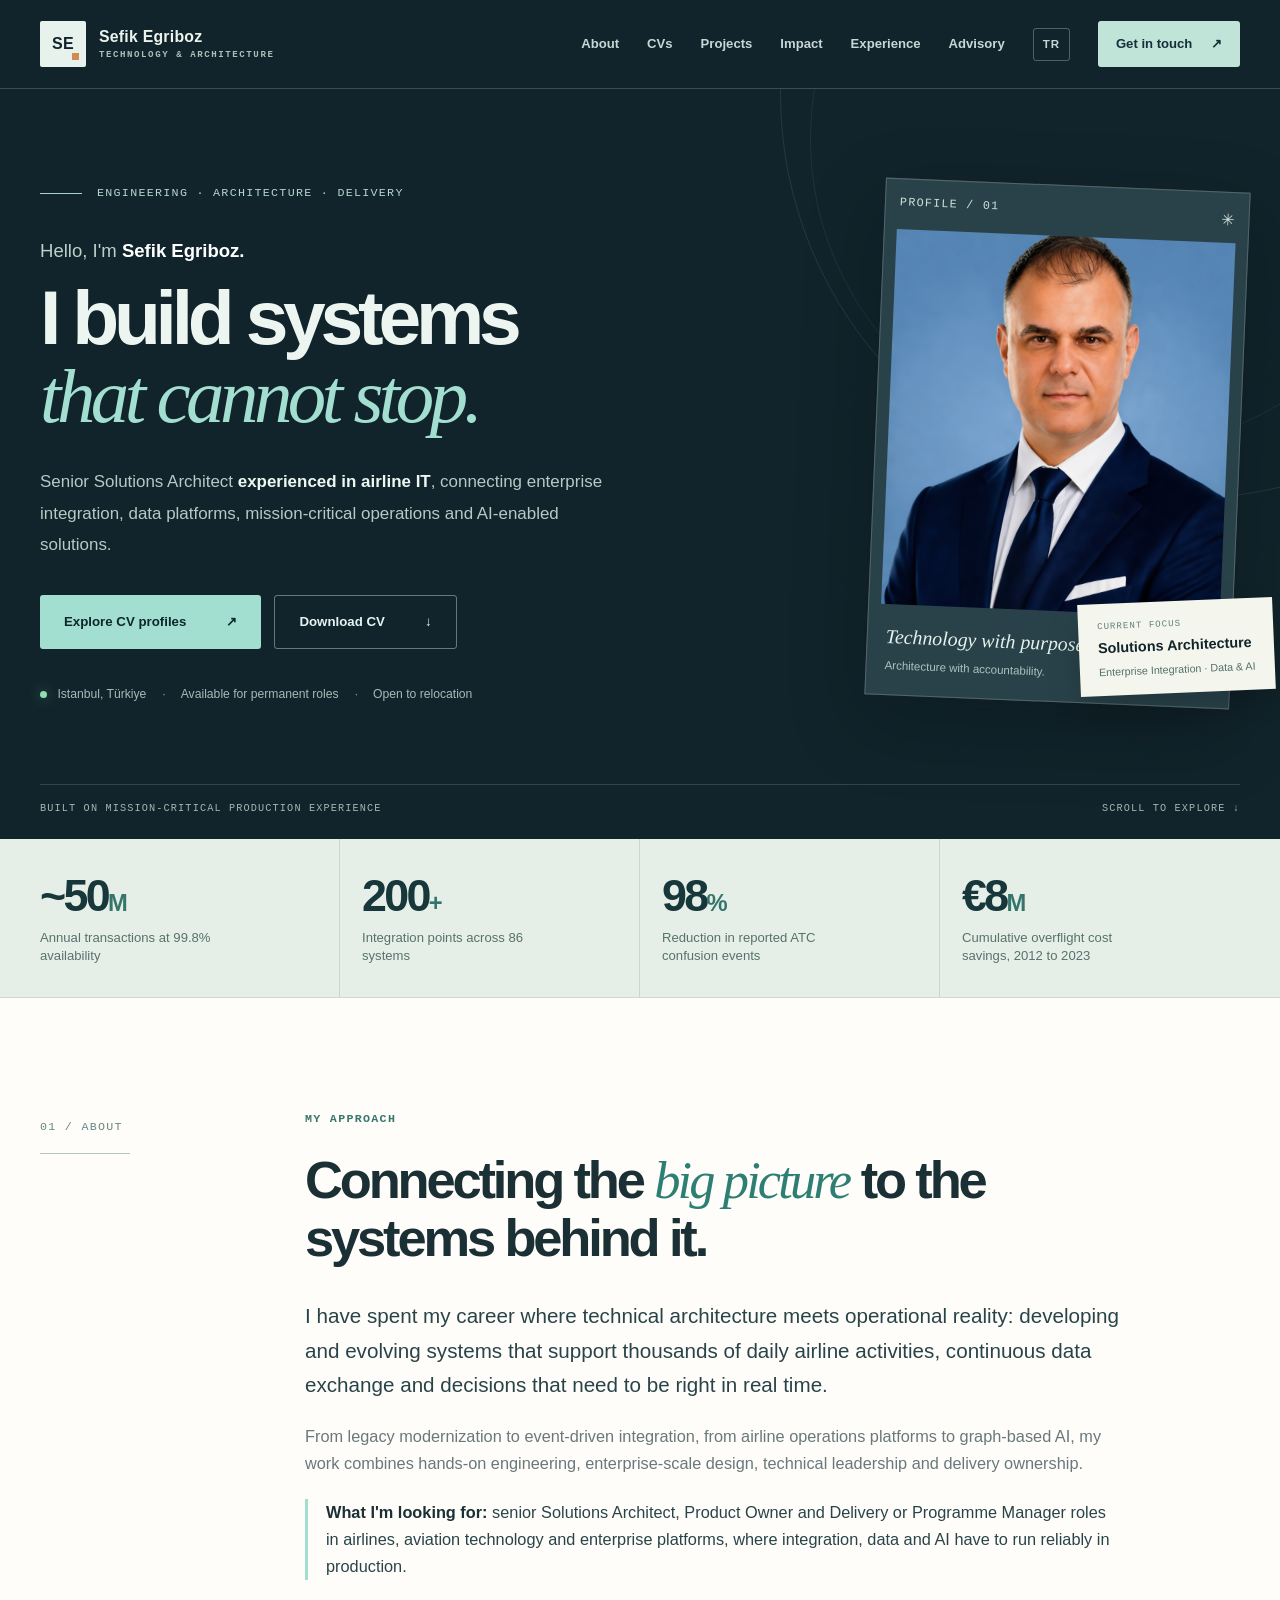
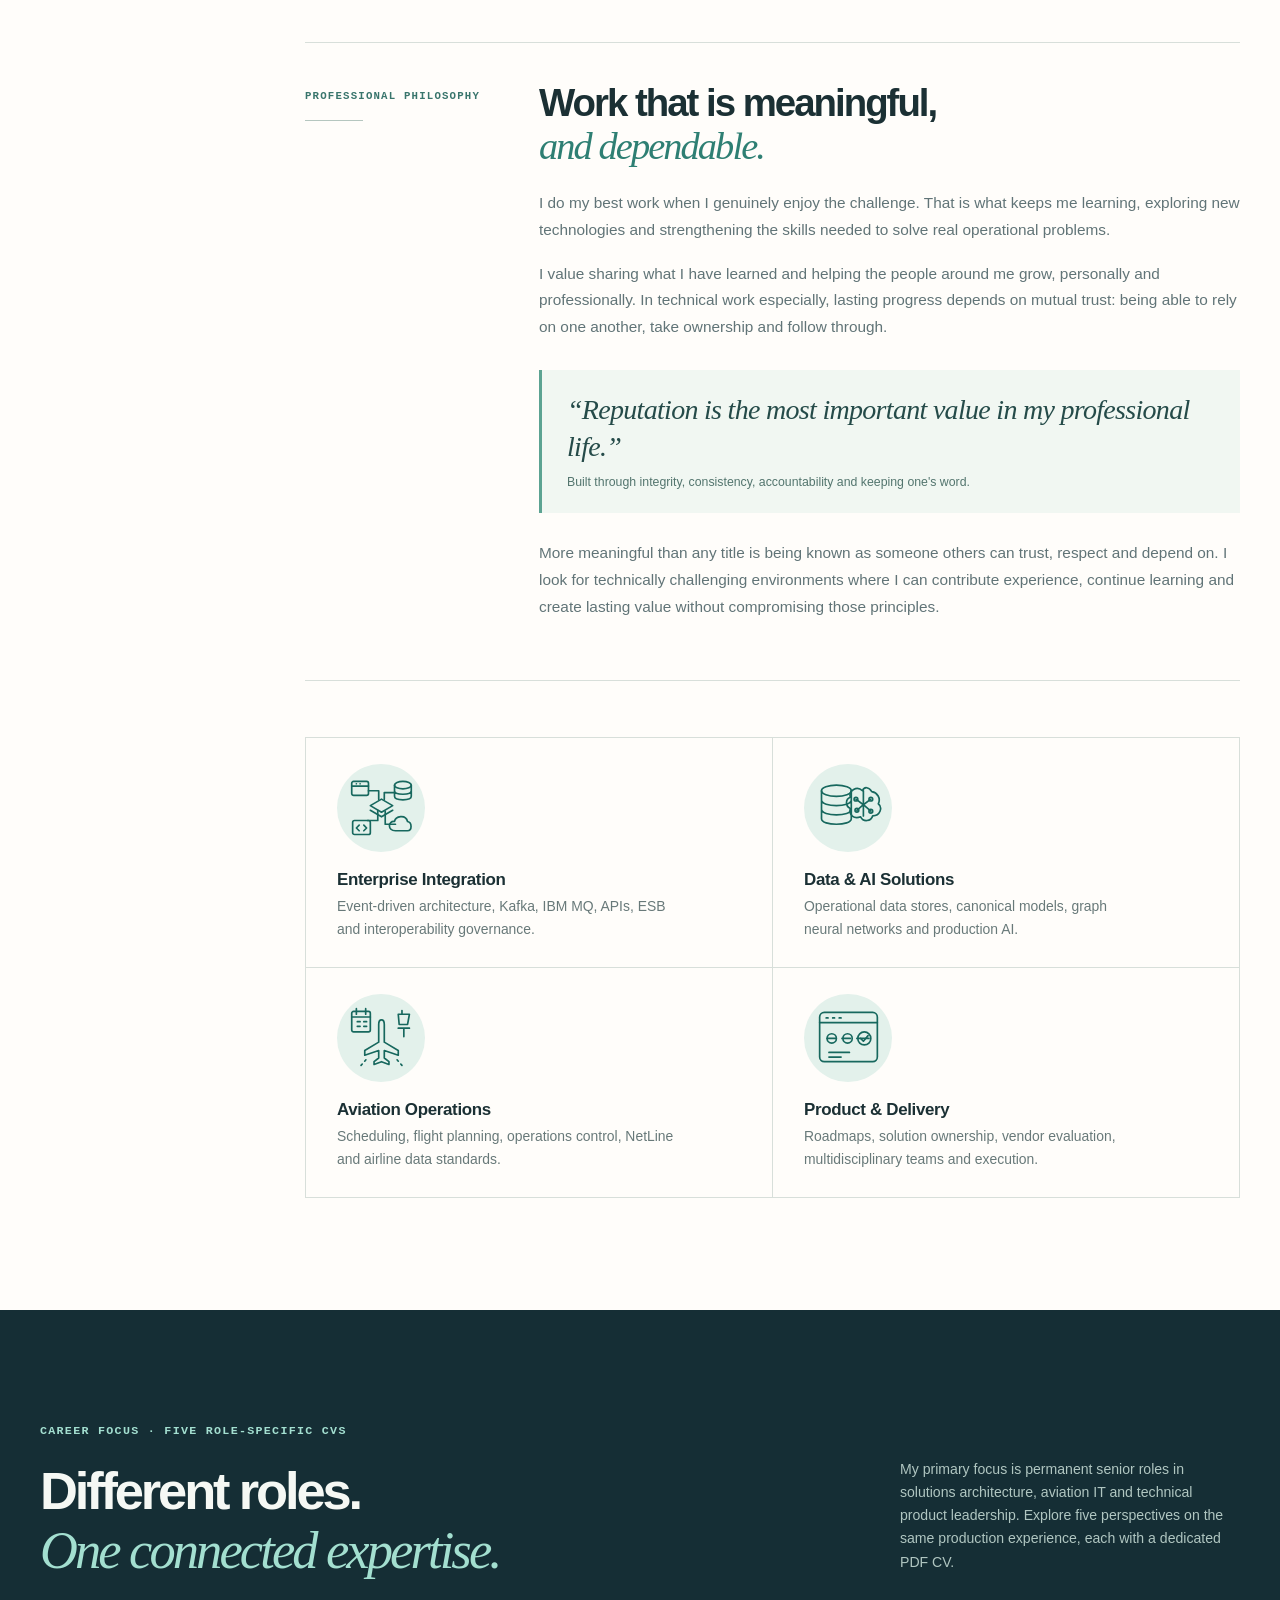
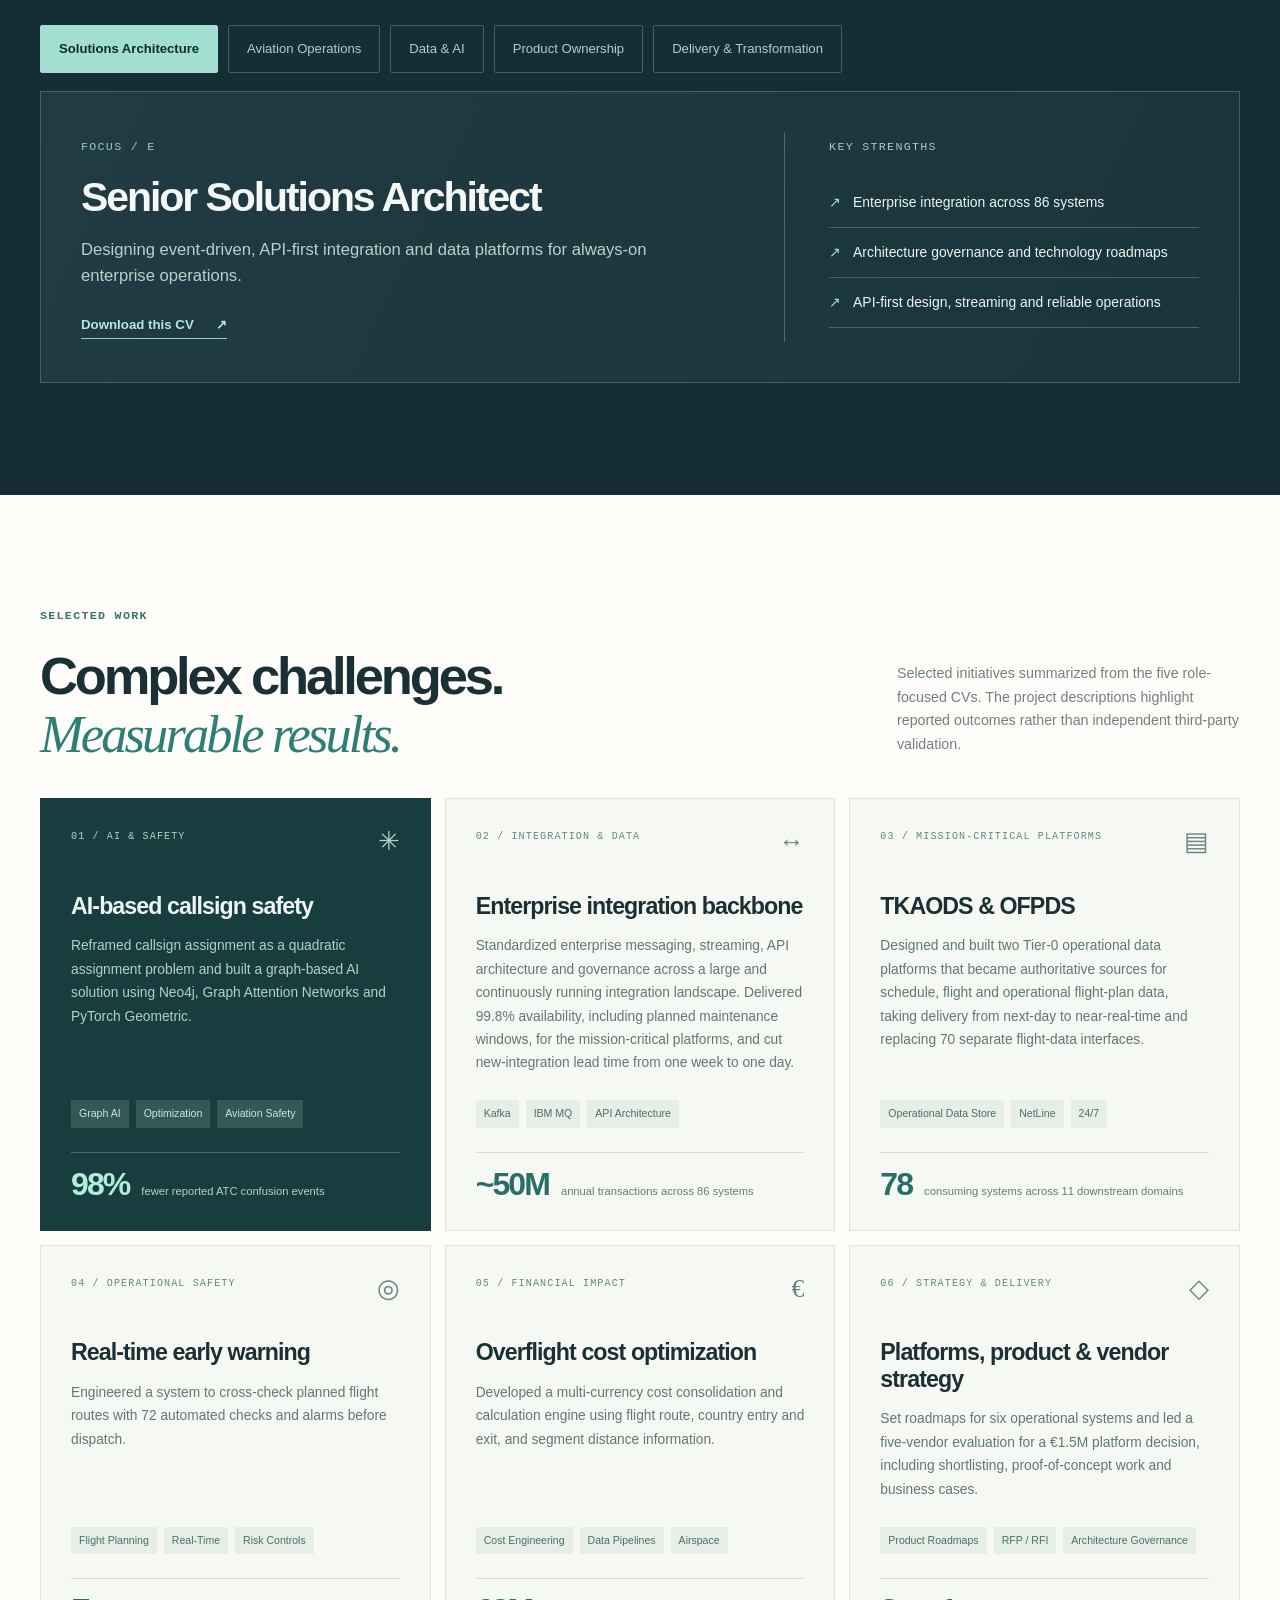
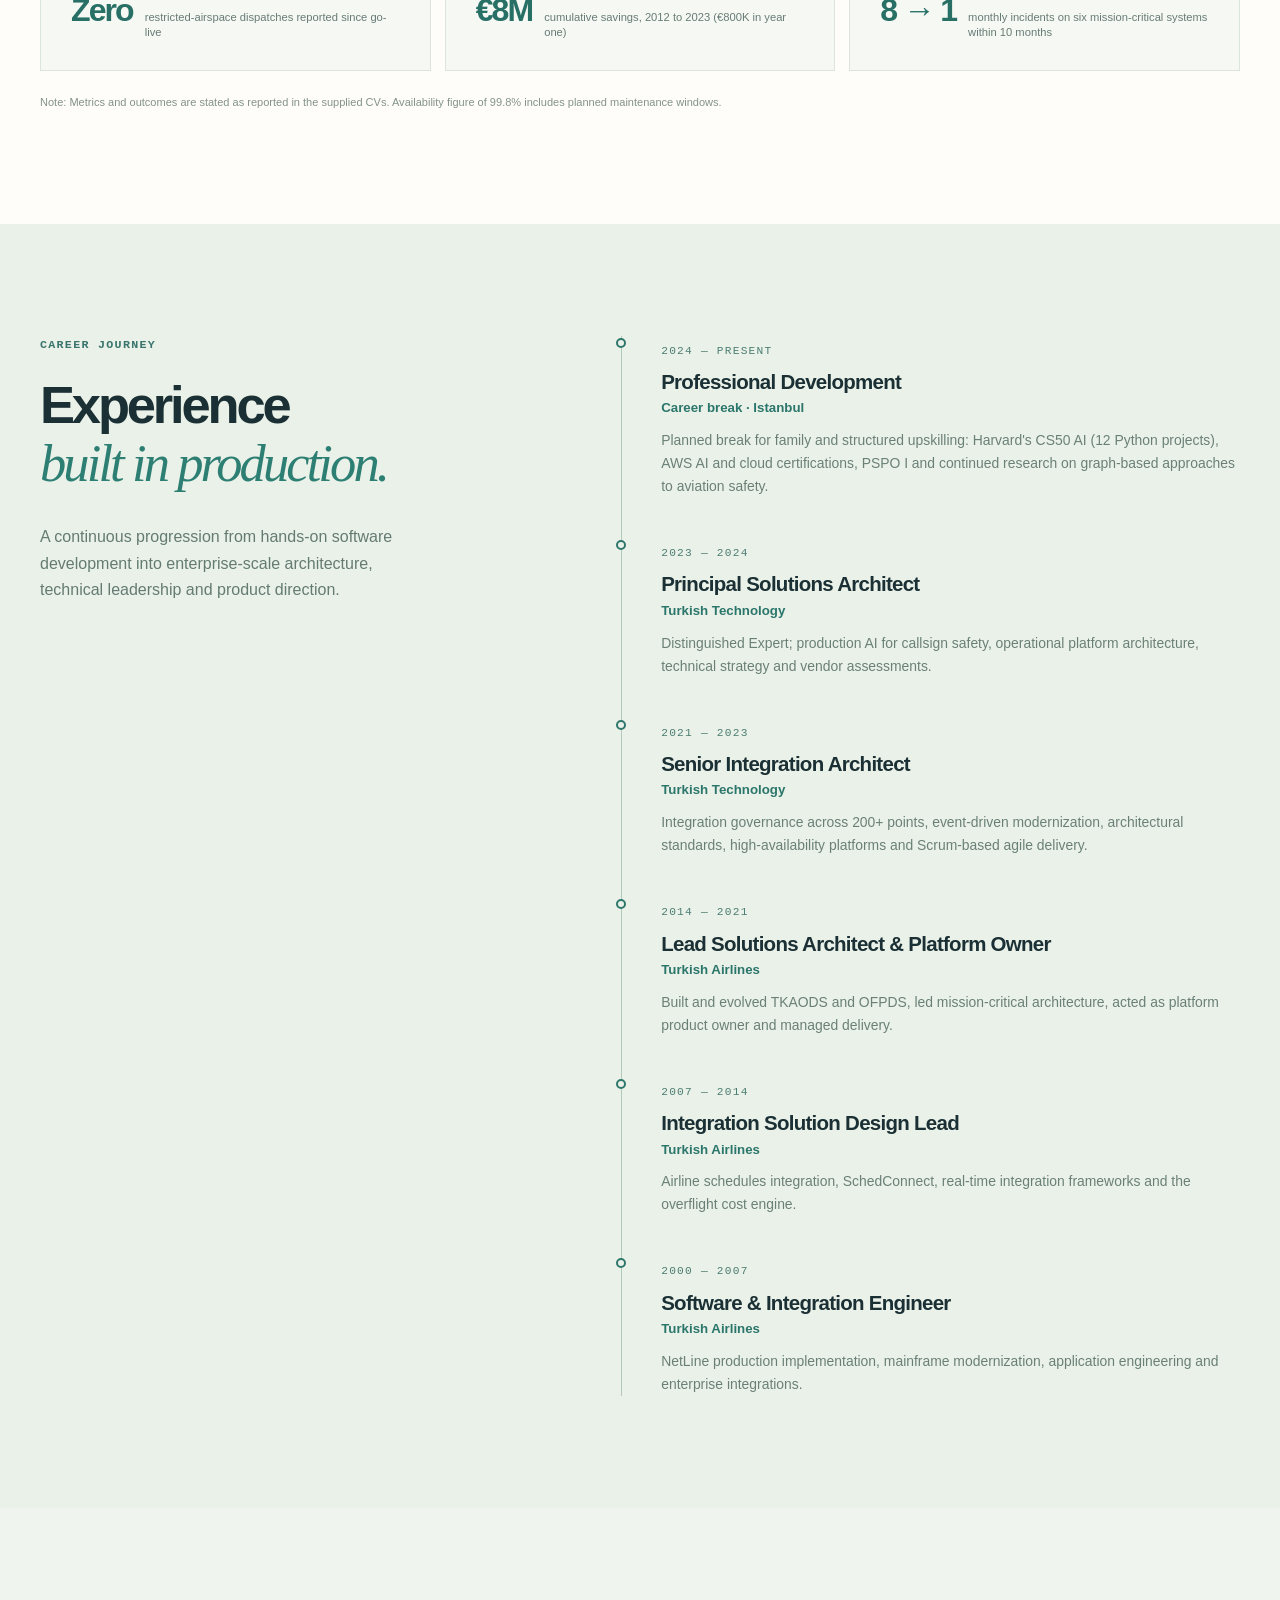
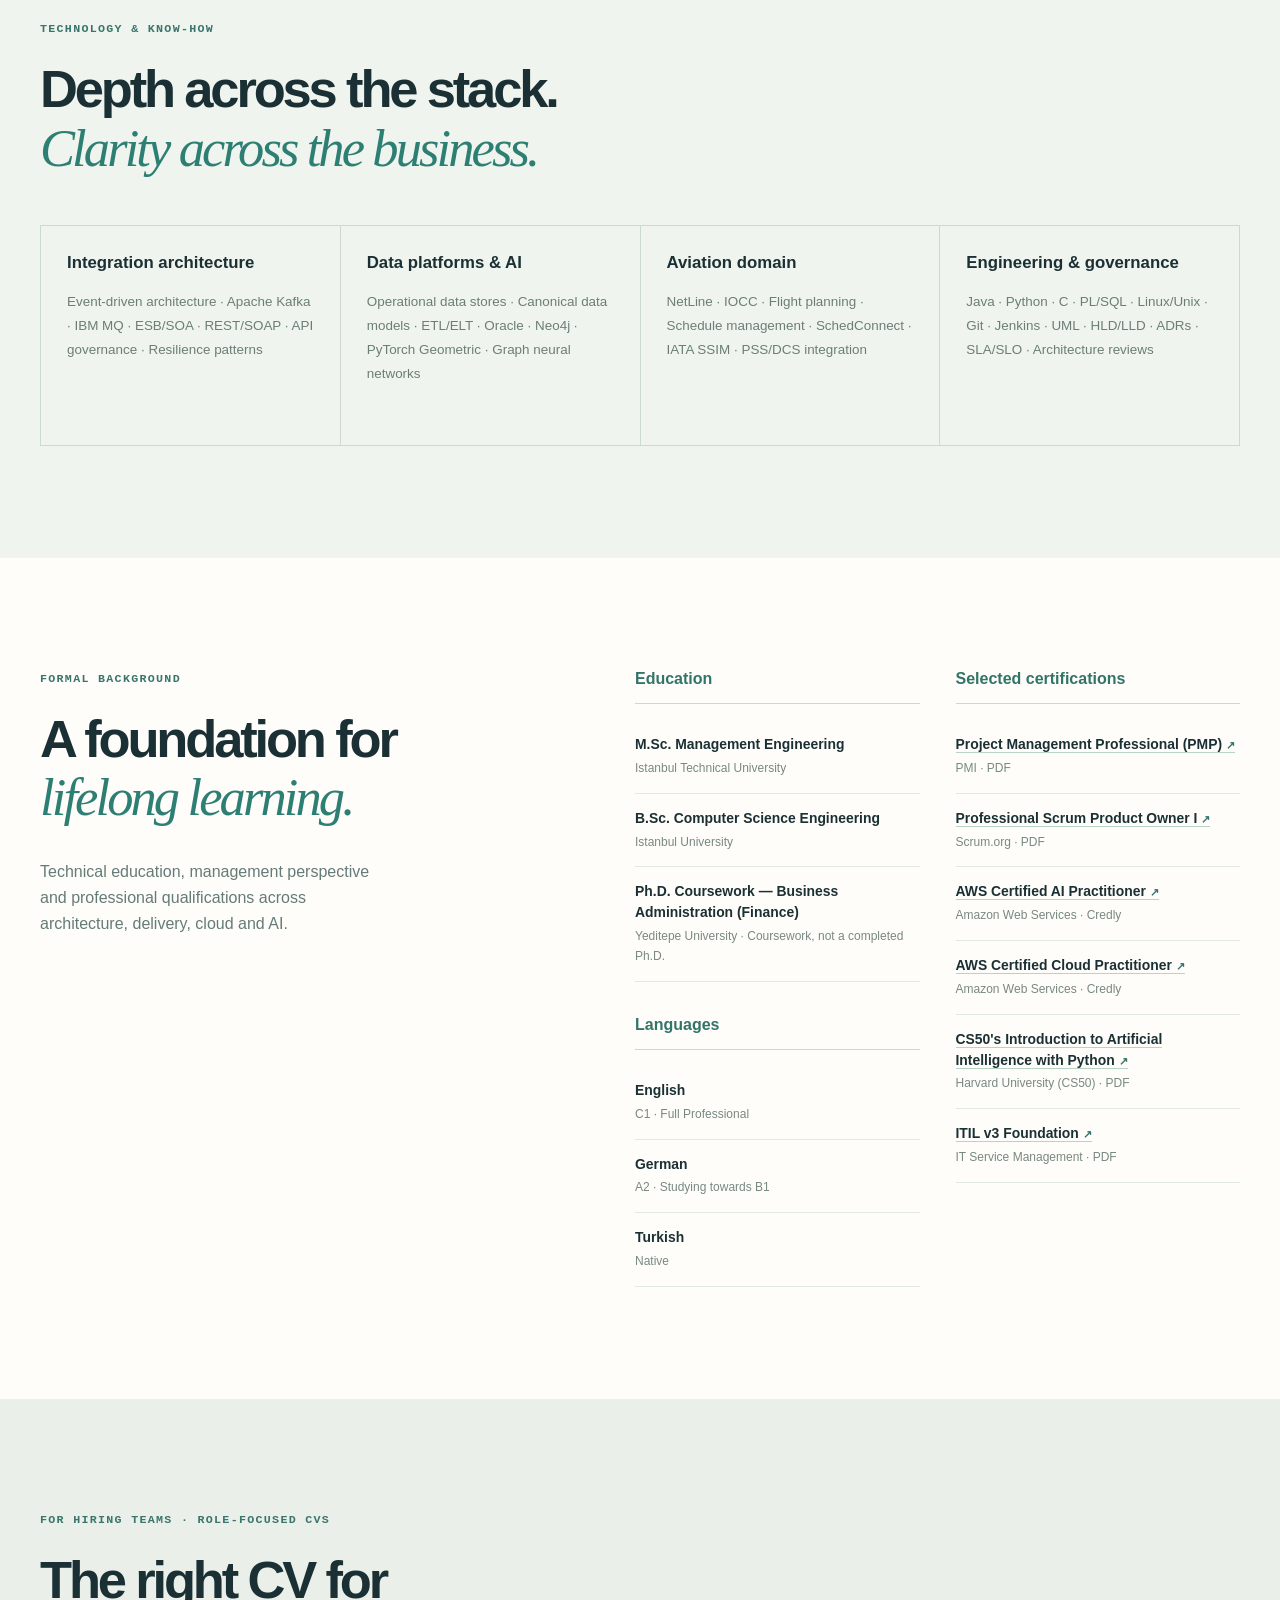
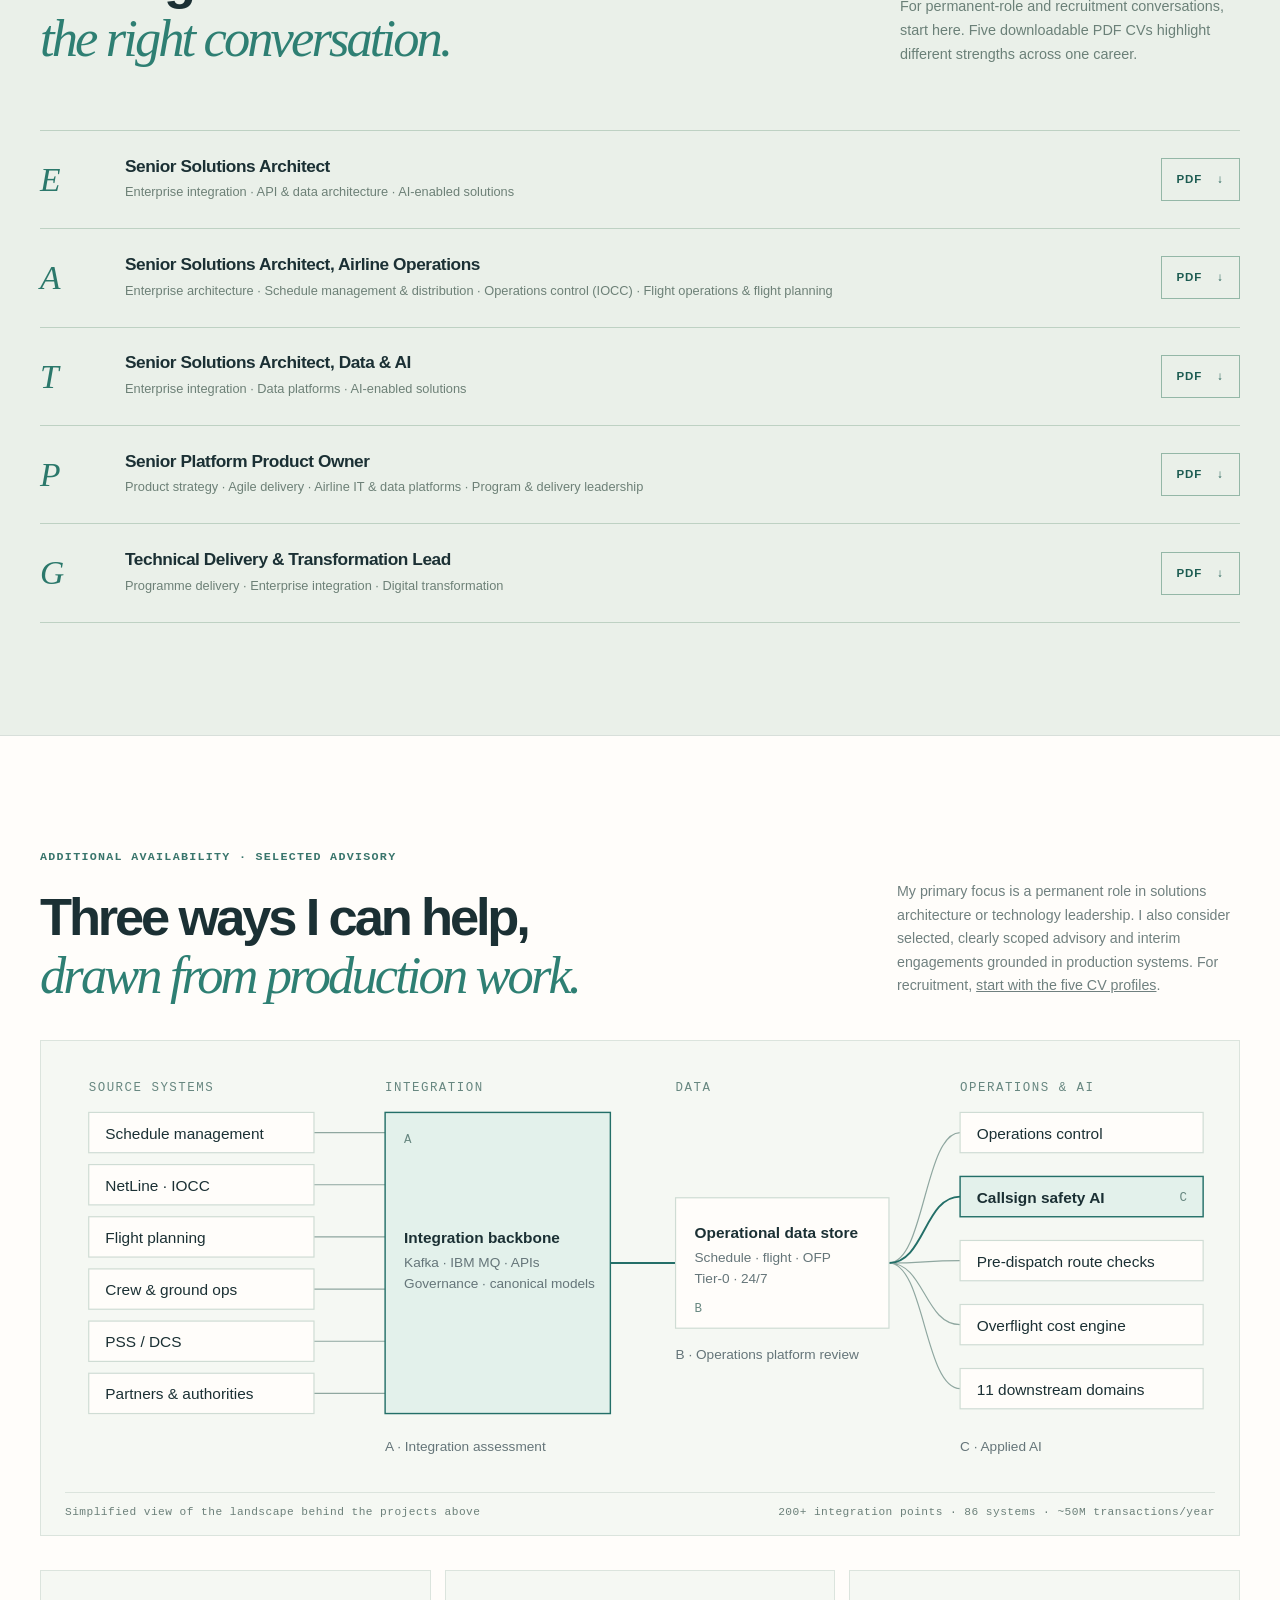
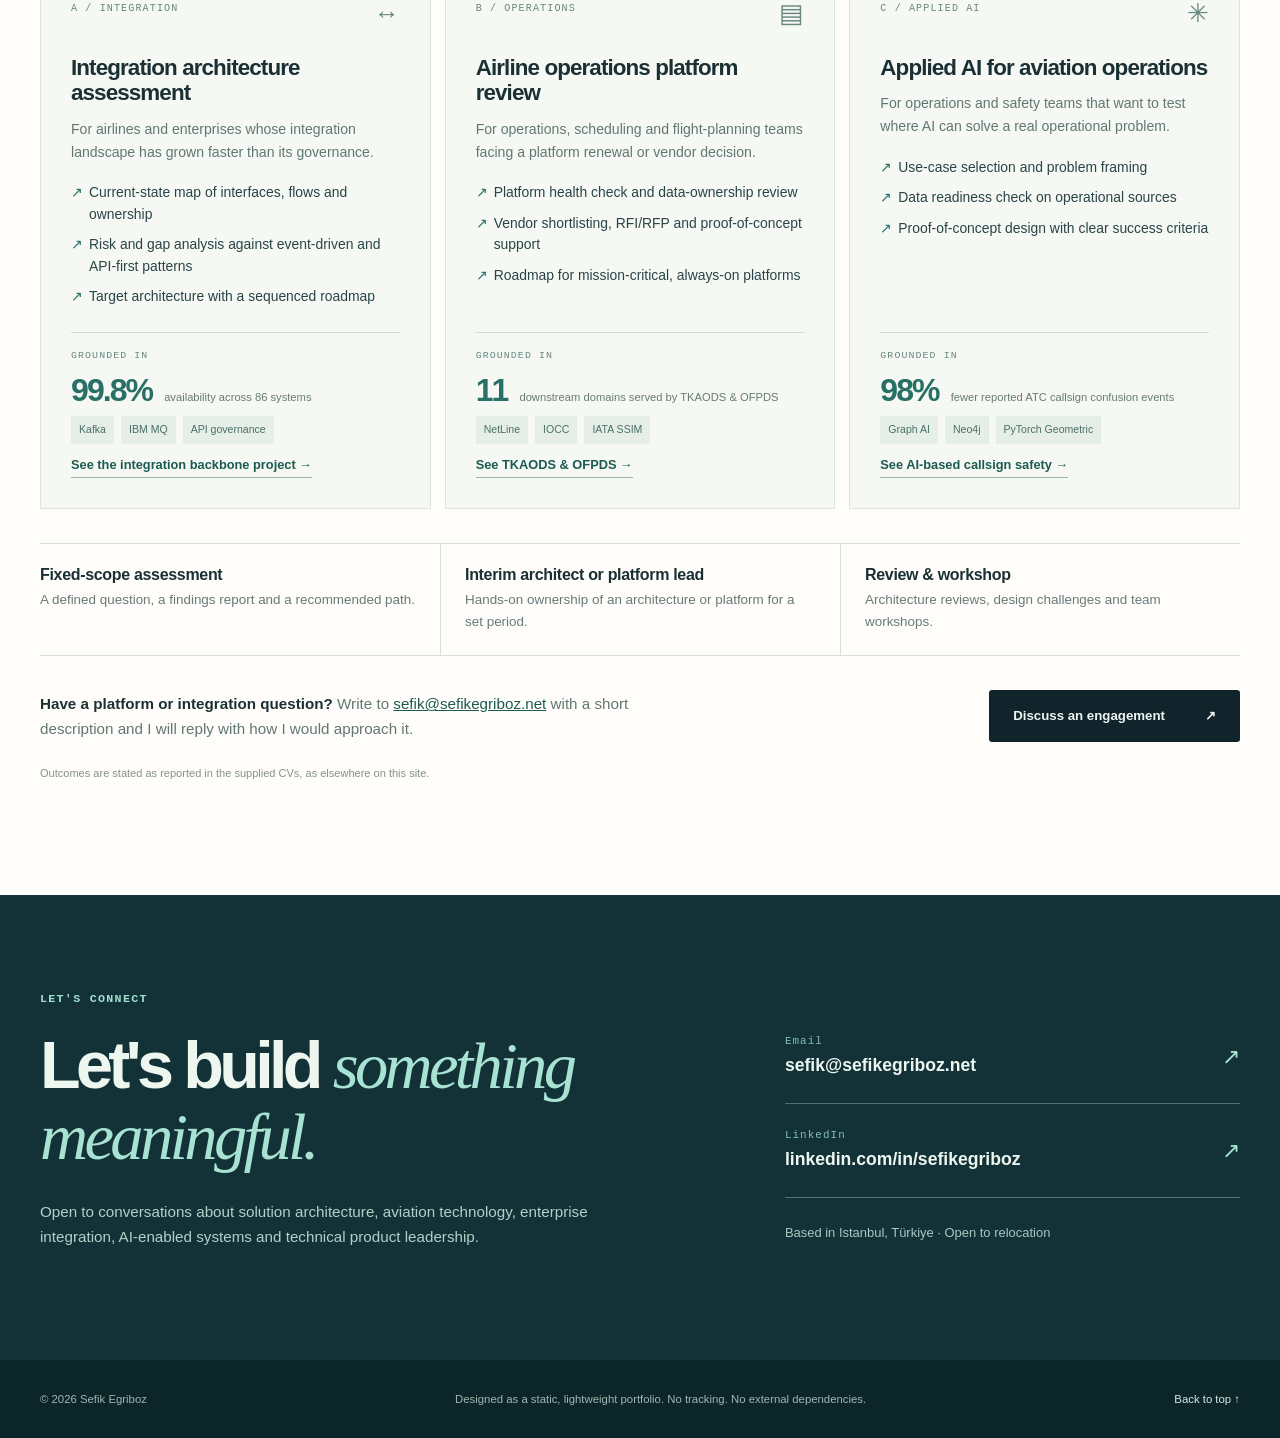
==== commit 82ae2578: "Update CV PDFs (11 Nov 2026) and add Senior to Solutions Architect titles - Replace the five role PD" ====
--- a/index.html
+++ b/index.html
@@ -3,22 +3,22 @@
 <head>
   <meta charset="utf-8">
   <meta name="viewport" content="width=device-width, initial-scale=1">
-  <meta name="description" content="Sefik Egriboz — Solutions Architect experienced in airline IT: enterprise integration, data architecture, AI-enabled safety systems and technical product delivery.">
+  <meta name="description" content="Sefik Egriboz — Senior Solutions Architect experienced in airline IT: enterprise integration, data architecture, AI-enabled safety systems and technical product delivery.">
   <meta name="theme-color" content="#11242b">
   <meta name="color-scheme" content="light">
   <meta property="og:type" content="website">
-  <meta property="og:title" content="Sefik Egriboz | Solutions Architect &amp; Aviation IT">
+  <meta property="og:title" content="Sefik Egriboz | Senior Solutions Architect &amp; Aviation IT">
   <meta property="og:description" content="Explore five role-focused CVs, aviation IT and enterprise integration projects, and mission-critical technology experience.">
   <meta property="og:locale" content="en_US">
   <meta property="og:locale:alternate" content="tr_TR">
-  <meta property="og:image" content="https://sefikegriboz.net/social-preview.png">
+  <meta property="og:image" content="https://sefikegriboz.net/social-preview.png?v=20261111">
   <meta property="og:image:type" content="image/png">
   <meta property="og:image:width" content="1200">
   <meta property="og:image:height" content="630">
-  <meta property="og:image:alt" content="Sefik Egriboz — Solutions Architect, Aviation IT and Enterprise Integration">
+  <meta property="og:image:alt" content="Sefik Egriboz — Senior Solutions Architect, Aviation IT and Enterprise Integration">
   <meta name="twitter:card" content="summary_large_image">
-  <meta name="twitter:image" content="https://sefikegriboz.net/social-preview.png">
-  <title>Sefik Egriboz | Solutions Architect & Aviation IT</title>
+  <meta name="twitter:image" content="https://sefikegriboz.net/social-preview.png?v=20261111">
+  <title>Sefik Egriboz | Senior Solutions Architect & Aviation IT</title>
   <link rel="canonical" href="https://sefikegriboz.net/">
   <meta property="og:url" content="https://sefikegriboz.net/">
   <link rel="alternate" hreflang="en" href="https://sefikegriboz.net/">
@@ -26,7 +26,7 @@
   <link rel="alternate" hreflang="x-default" href="https://sefikegriboz.net/">
   <link rel="icon" href="favicon.svg" type="image/svg+xml">
   <link rel="stylesheet" href="style.css?v=20261109-icons">
-  <script src="script.js?v=20261110" defer></script>
+  <script src="script.js?v=20261111" defer></script>
 </head>
 <body>
   <a class="skip-link" href="#main">Skip to content</a>
@@ -49,7 +49,7 @@
           <div class="eyebrow"><span class="eyebrow-line"></span><span>ENGINEERING · ARCHITECTURE · DELIVERY</span></div>
           <p class="hero-pretitle">Hello, I'm <strong>Sefik Egriboz.</strong></p>
           <h1 id="hero-title">I build systems <span class="hero-italic">that cannot stop.</span></h1>
-          <p class="hero-lead">Solutions Architect <strong>experienced in airline IT</strong>, connecting enterprise integration, data platforms, mission-critical operations and AI-enabled solutions.</p>
+          <p class="hero-lead">Senior Solutions Architect <strong>experienced in airline IT</strong>, connecting enterprise integration, data platforms, mission-critical operations and AI-enabled solutions.</p>
           <div class="hero-actions"><a class="btn btn-primary" href="#cv">Explore CV profiles <span aria-hidden="true">↗</span></a><a class="btn btn-outline" href="Sefik_Egriboz_E.pdf" download>Download CV <span aria-hidden="true">↓</span></a></div>
           <div class="hero-meta"><span><span class="meta-dot" aria-hidden="true"></span> Istanbul, Türkiye</span><span>Available for permanent roles</span><span>Open to relocation</span></div>
         </div>
@@ -131,7 +131,7 @@
           <button type="button" class="focus-tab" data-focus="G" aria-pressed="false">Delivery &amp; Transformation</button>
         </div>
         <div class="focus-panel" id="focus-panel" aria-live="polite">
-          <div><span class="mono focus-label" id="focus-label">FOCUS / E</span><h3 id="focus-title">Solutions Architect</h3><p id="focus-description">Designing event-driven, API-first integration and data platforms for always-on enterprise operations.</p><a id="focus-download" class="text-link" href="Sefik_Egriboz_E.pdf" download>Download this CV <span aria-hidden="true">↗</span></a></div>
+          <div><span class="mono focus-label" id="focus-label">FOCUS / E</span><h3 id="focus-title">Senior Solutions Architect</h3><p id="focus-description">Designing event-driven, API-first integration and data platforms for always-on enterprise operations.</p><a id="focus-download" class="text-link" href="Sefik_Egriboz_E.pdf" download>Download this CV <span aria-hidden="true">↗</span></a></div>
           <div class="focus-points"><span class="mono">KEY STRENGTHS</span><ul id="focus-list"><li>Enterprise integration across 86 systems</li><li>Architecture governance and technology roadmaps</li><li>API-first design, streaming and reliable operations</li></ul></div>
         </div>
       </div>
@@ -176,9 +176,9 @@
     <section class="section section-light credentials-section" id="credentials"><div class="container credential-grid"><div><div class="section-kicker">FORMAL BACKGROUND</div><h2 class="section-heading">A foundation for<br><em>lifelong learning.</em></h2><p>Technical education, management perspective and professional qualifications across architecture, delivery, cloud and AI.</p></div><div class="credential-columns"><div><h3>Education</h3><div class="credential-entry"><strong>M.Sc. Management Engineering</strong><span>Istanbul Technical University</span></div><div class="credential-entry"><strong>B.Sc. Computer Science Engineering</strong><span>Istanbul University</span></div><div class="credential-entry"><strong>Ph.D. Coursework — Business Administration (Finance)</strong><span>Yeditepe University · Coursework, not a completed Ph.D.</span></div><h3 class="credential-subhead">Languages</h3><div class="credential-entry"><strong>English</strong><span>C1 · Full Professional</span></div><div class="credential-entry"><strong>German</strong><span>A2 · Studying towards B1</span></div><div class="credential-entry"><strong>Turkish</strong><span>Native</span></div></div><div><h3>Selected certifications</h3><div class="credential-entry"><strong><a class="credential-link" href="certificates/Sefik_Egriboz_PMP.pdf" target="_blank" rel="noopener" aria-label="Project Management Professional (PMP) certificate, PDF, opens in a new tab">Project Management Professional (PMP)&nbsp;<span class="credential-arrow" aria-hidden="true">↗</span></a></strong><span>PMI · PDF</span></div><div class="credential-entry"><strong><a class="credential-link" href="certificates/Sefik_Egriboz_PSPO_I.pdf" target="_blank" rel="noopener" aria-label="Professional Scrum Product Owner I certificate, PDF, opens in a new tab">Professional Scrum Product Owner I&nbsp;<span class="credential-arrow" aria-hidden="true">↗</span></a></strong><span>Scrum.org · PDF</span></div><div class="credential-entry"><strong><a class="credential-link" href="https://www.credly.com/badges/edf38120-2a36-4c42-8e64-8721676bbc11/public_url" target="_blank" rel="noopener" aria-label="AWS Certified AI Practitioner, verify on Credly, opens in a new tab">AWS Certified AI Practitioner&nbsp;<span class="credential-arrow" aria-hidden="true">↗</span></a></strong><span>Amazon Web Services · Credly</span></div><div class="credential-entry"><strong><a class="credential-link" href="https://www.credly.com/badges/56a1d5a8-90d3-4fad-a31d-5dba630f3f34/public_url" target="_blank" rel="noopener" aria-label="AWS Certified Cloud Practitioner, verify on Credly, opens in a new tab">AWS Certified Cloud Practitioner&nbsp;<span class="credential-arrow" aria-hidden="true">↗</span></a></strong><span>Amazon Web Services · Credly</span></div><div class="credential-entry"><strong><a class="credential-link" href="certificates/Sefik_Egriboz_CS50_AI.pdf" target="_blank" rel="noopener" aria-label="CS50's Introduction to Artificial Intelligence with Python certificate, PDF, opens in a new tab">CS50's Introduction to Artificial Intelligence with Python&nbsp;<span class="credential-arrow" aria-hidden="true">↗</span></a></strong><span>Harvard University (CS50) · PDF</span></div><div class="credential-entry"><strong><a class="credential-link" href="certificates/Sefik_Egriboz_ITIL_Foundation.pdf" target="_blank" rel="noopener" aria-label="ITIL v3 Foundation certificate, PDF, opens in a new tab">ITIL v3 Foundation&nbsp;<span class="credential-arrow" aria-hidden="true">↗</span></a></strong><span>IT Service Management · PDF</span></div></div></div></div></section>
 
     <section class="section cv-section" id="cv"><div class="container"><div class="cv-header"><div><div class="section-kicker">FOR HIRING TEAMS · ROLE-FOCUSED CVS</div><h2 class="section-heading">The right CV for<br><em>the right conversation.</em></h2></div><p>For permanent-role and recruitment conversations, start here. Five downloadable PDF CVs highlight different strengths across one career.</p></div><div class="cv-list">
-      <article class="cv-row"><div class="cv-code">E</div><div><h3>Solutions Architect</h3><p>Enterprise integration · API &amp; data architecture · AI-enabled solutions</p></div><a href="Sefik_Egriboz_E.pdf" download class="cv-download" aria-label="Download Solutions Architect CV, PDF">PDF <span aria-hidden="true">↓</span></a></article>
-      <article class="cv-row"><div class="cv-code">A</div><div><h3>Solutions Architect, Airline Operations</h3><p>Schedule management &amp; distribution · Operations control (IOCC) · Flight operations &amp; flight planning</p></div><a href="Sefik_Egriboz_A.pdf" download class="cv-download" aria-label="Download Airline Operations CV, PDF">PDF <span aria-hidden="true">↓</span></a></article>
-      <article class="cv-row"><div class="cv-code">T</div><div><h3>Solutions Architect, Data &amp; AI</h3><p>Enterprise integration · Data platforms · AI-enabled solutions</p></div><a href="Sefik_Egriboz_T.pdf" download class="cv-download" aria-label="Download Data and AI CV, PDF">PDF <span aria-hidden="true">↓</span></a></article>
+      <article class="cv-row"><div class="cv-code">E</div><div><h3>Senior Solutions Architect</h3><p>Enterprise integration · API &amp; data architecture · AI-enabled solutions</p></div><a href="Sefik_Egriboz_E.pdf" download class="cv-download" aria-label="Download Senior Solutions Architect CV, PDF">PDF <span aria-hidden="true">↓</span></a></article>
+      <article class="cv-row"><div class="cv-code">A</div><div><h3>Senior Solutions Architect, Airline Operations</h3><p>Enterprise architecture · Schedule management &amp; distribution · Operations control (IOCC) · Flight operations &amp; flight planning</p></div><a href="Sefik_Egriboz_A.pdf" download class="cv-download" aria-label="Download Airline Operations CV, PDF">PDF <span aria-hidden="true">↓</span></a></article>
+      <article class="cv-row"><div class="cv-code">T</div><div><h3>Senior Solutions Architect, Data &amp; AI</h3><p>Enterprise integration · Data platforms · AI-enabled solutions</p></div><a href="Sefik_Egriboz_T.pdf" download class="cv-download" aria-label="Download Data and AI CV, PDF">PDF <span aria-hidden="true">↓</span></a></article>
       <article class="cv-row"><div class="cv-code">P</div><div><h3>Senior Platform Product Owner</h3><p>Product strategy · Agile delivery · Airline IT &amp; data platforms · Program &amp; delivery leadership</p></div><a href="Sefik_Egriboz_P.pdf" download class="cv-download" aria-label="Download Product Owner CV, PDF">PDF <span aria-hidden="true">↓</span></a></article>
       <article class="cv-row"><div class="cv-code">G</div><div><h3>Technical Delivery &amp; Transformation Lead</h3><p>Programme delivery · Enterprise integration · Digital transformation</p></div><a href="Sefik_Egriboz_G.pdf" download class="cv-download" aria-label="Download Technical Delivery and Transformation CV, PDF">PDF <span aria-hidden="true">↓</span></a></article>
     </div></div></section>
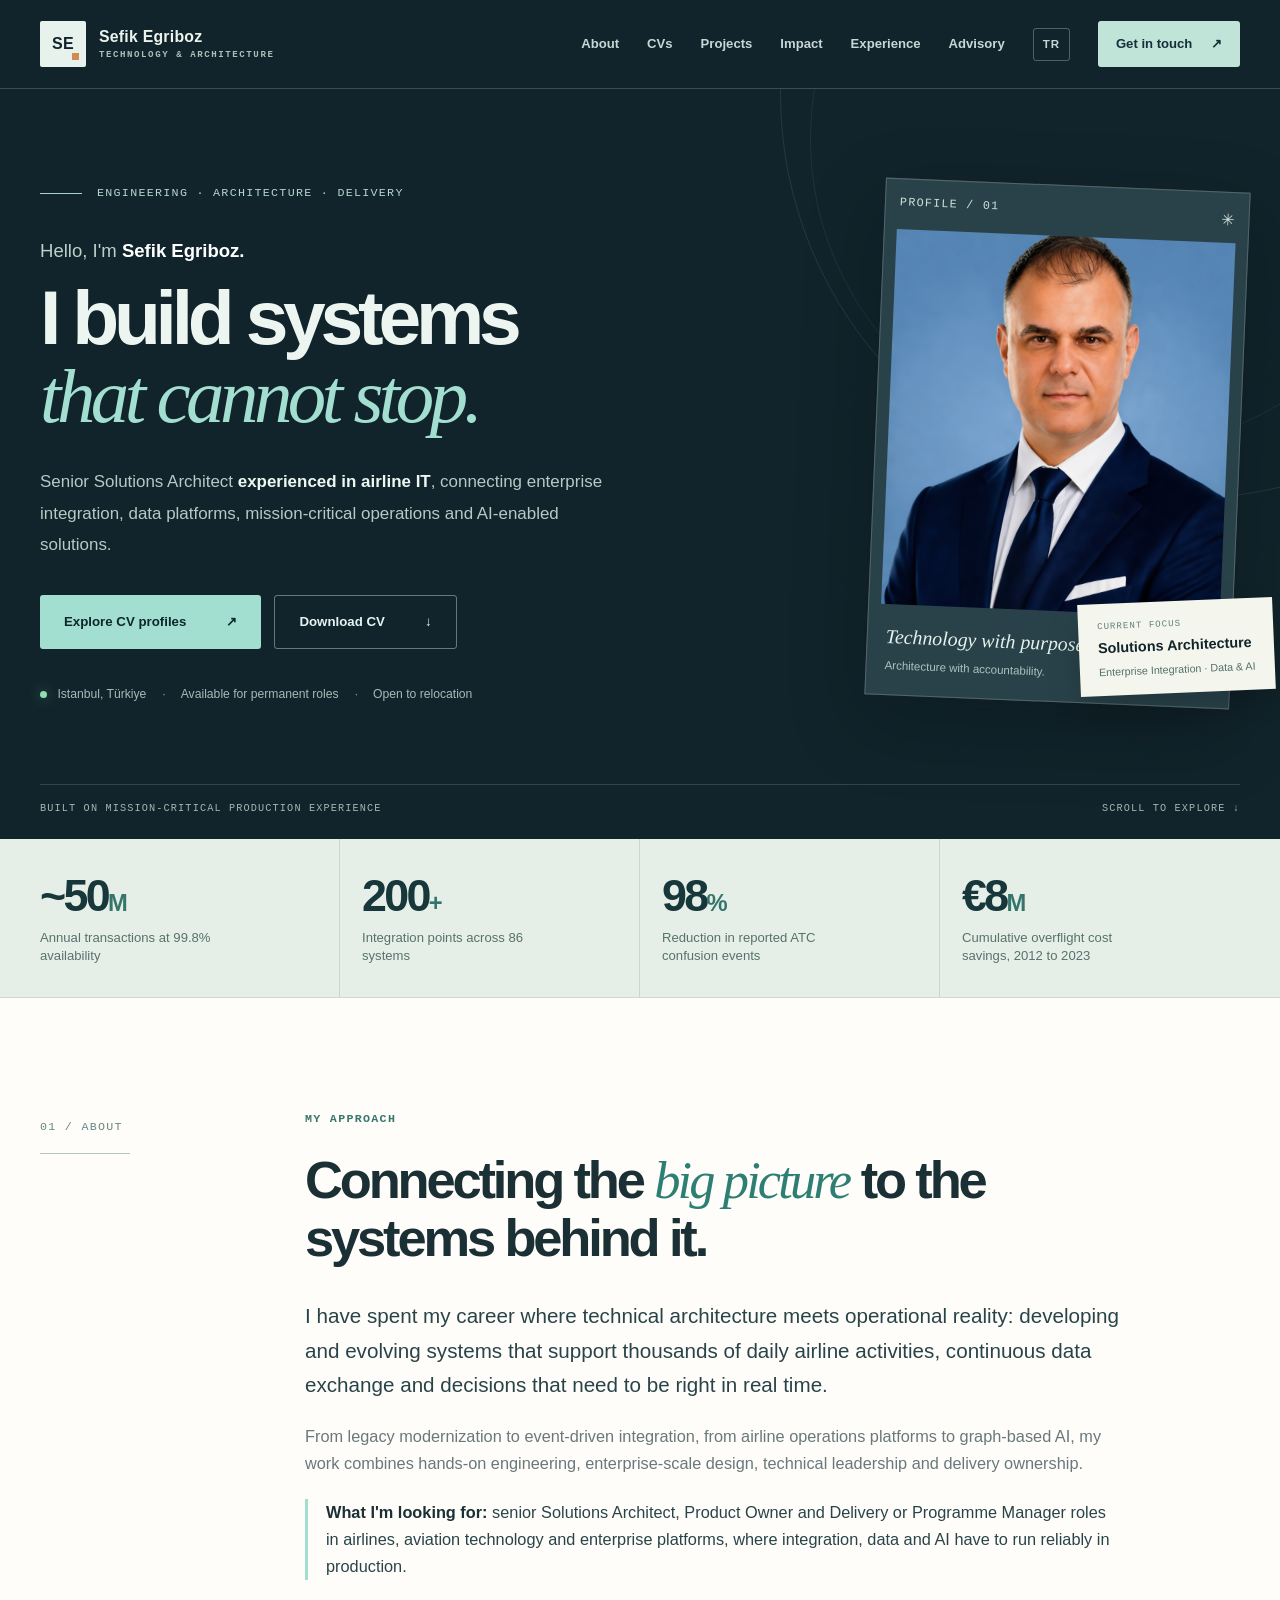
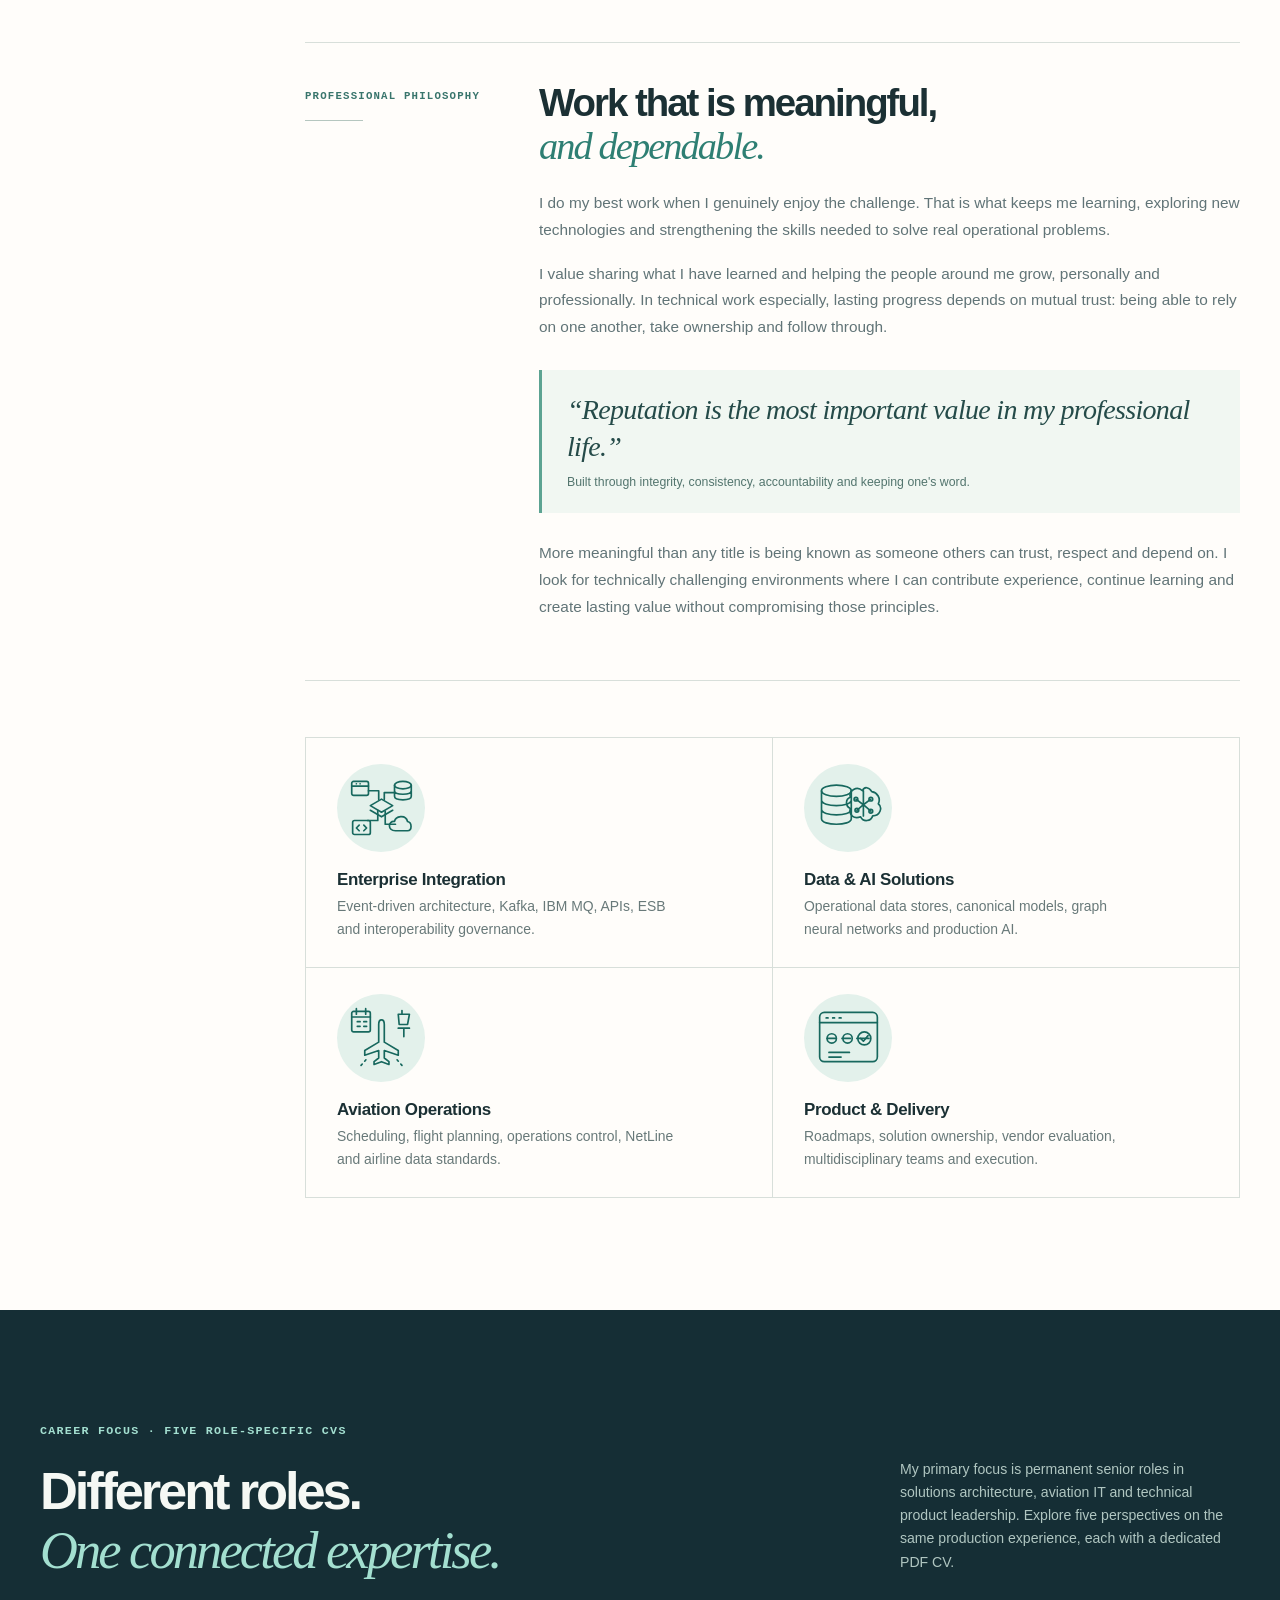
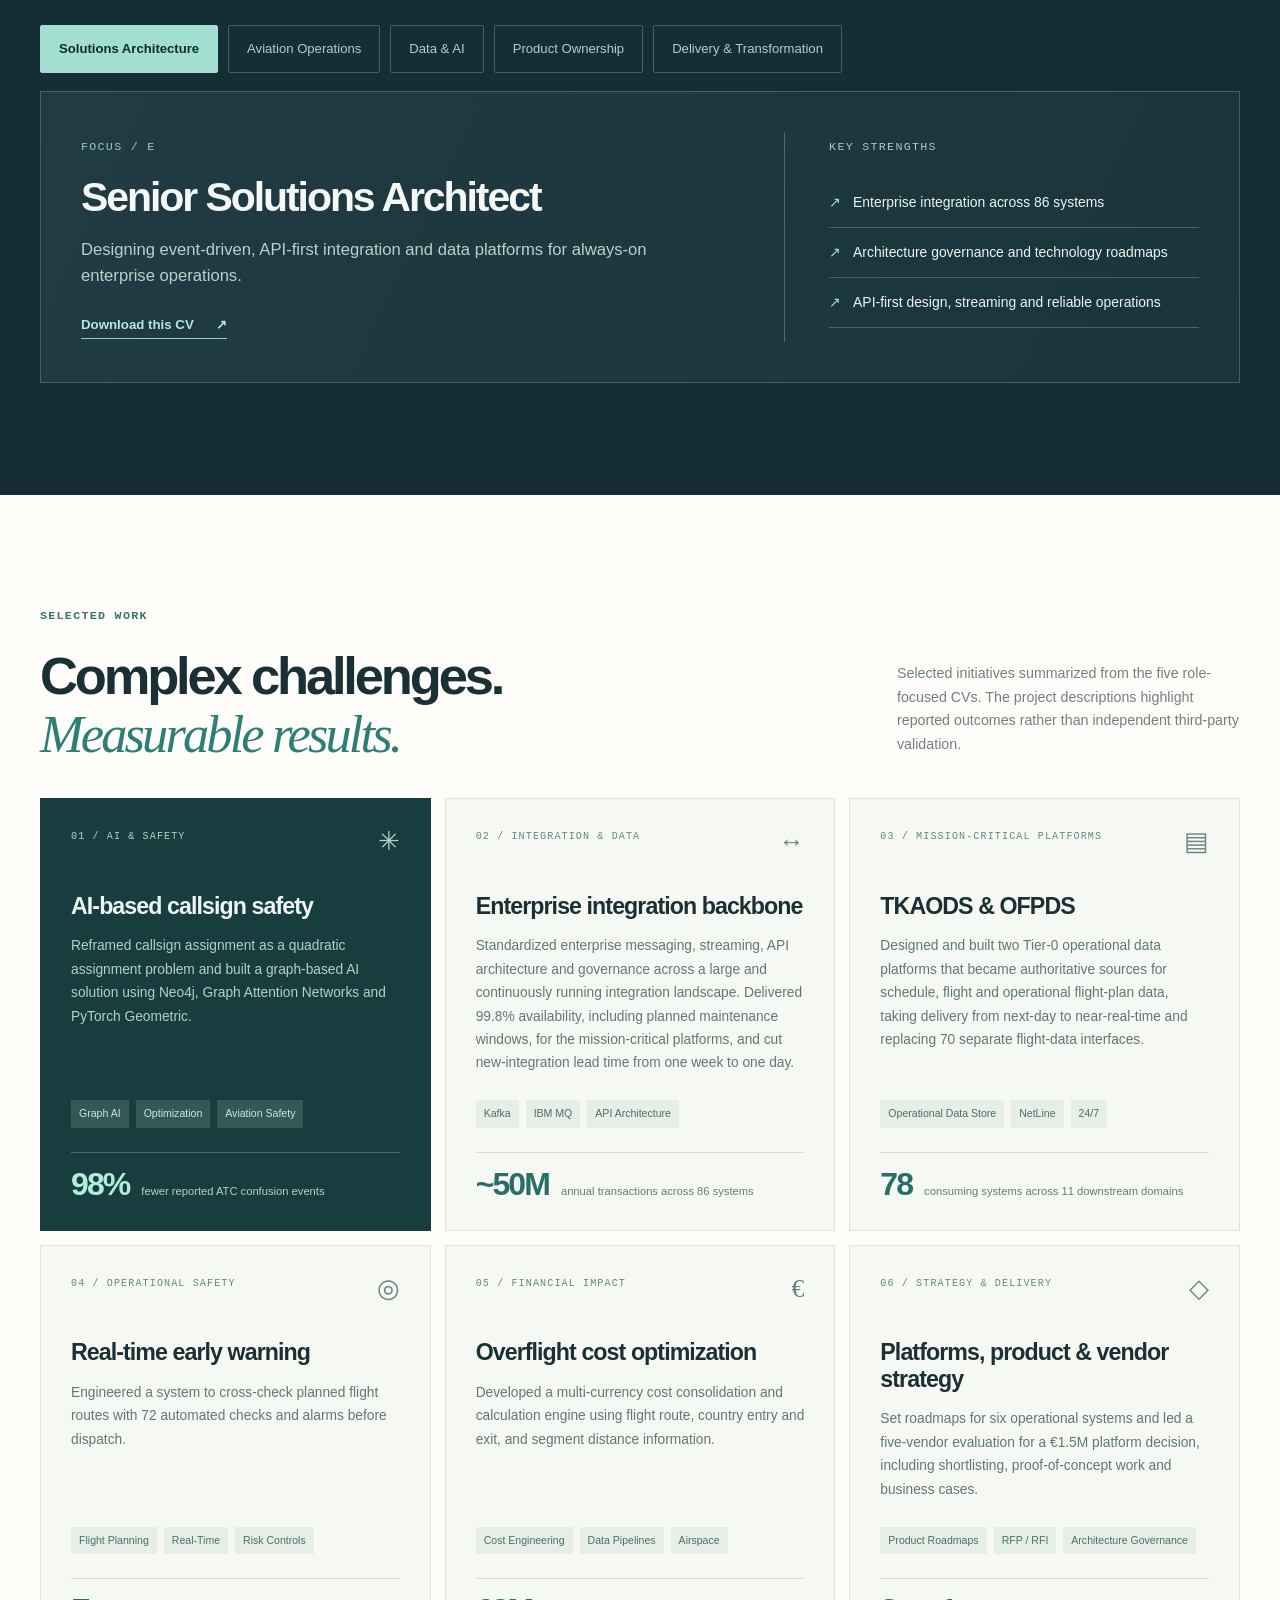
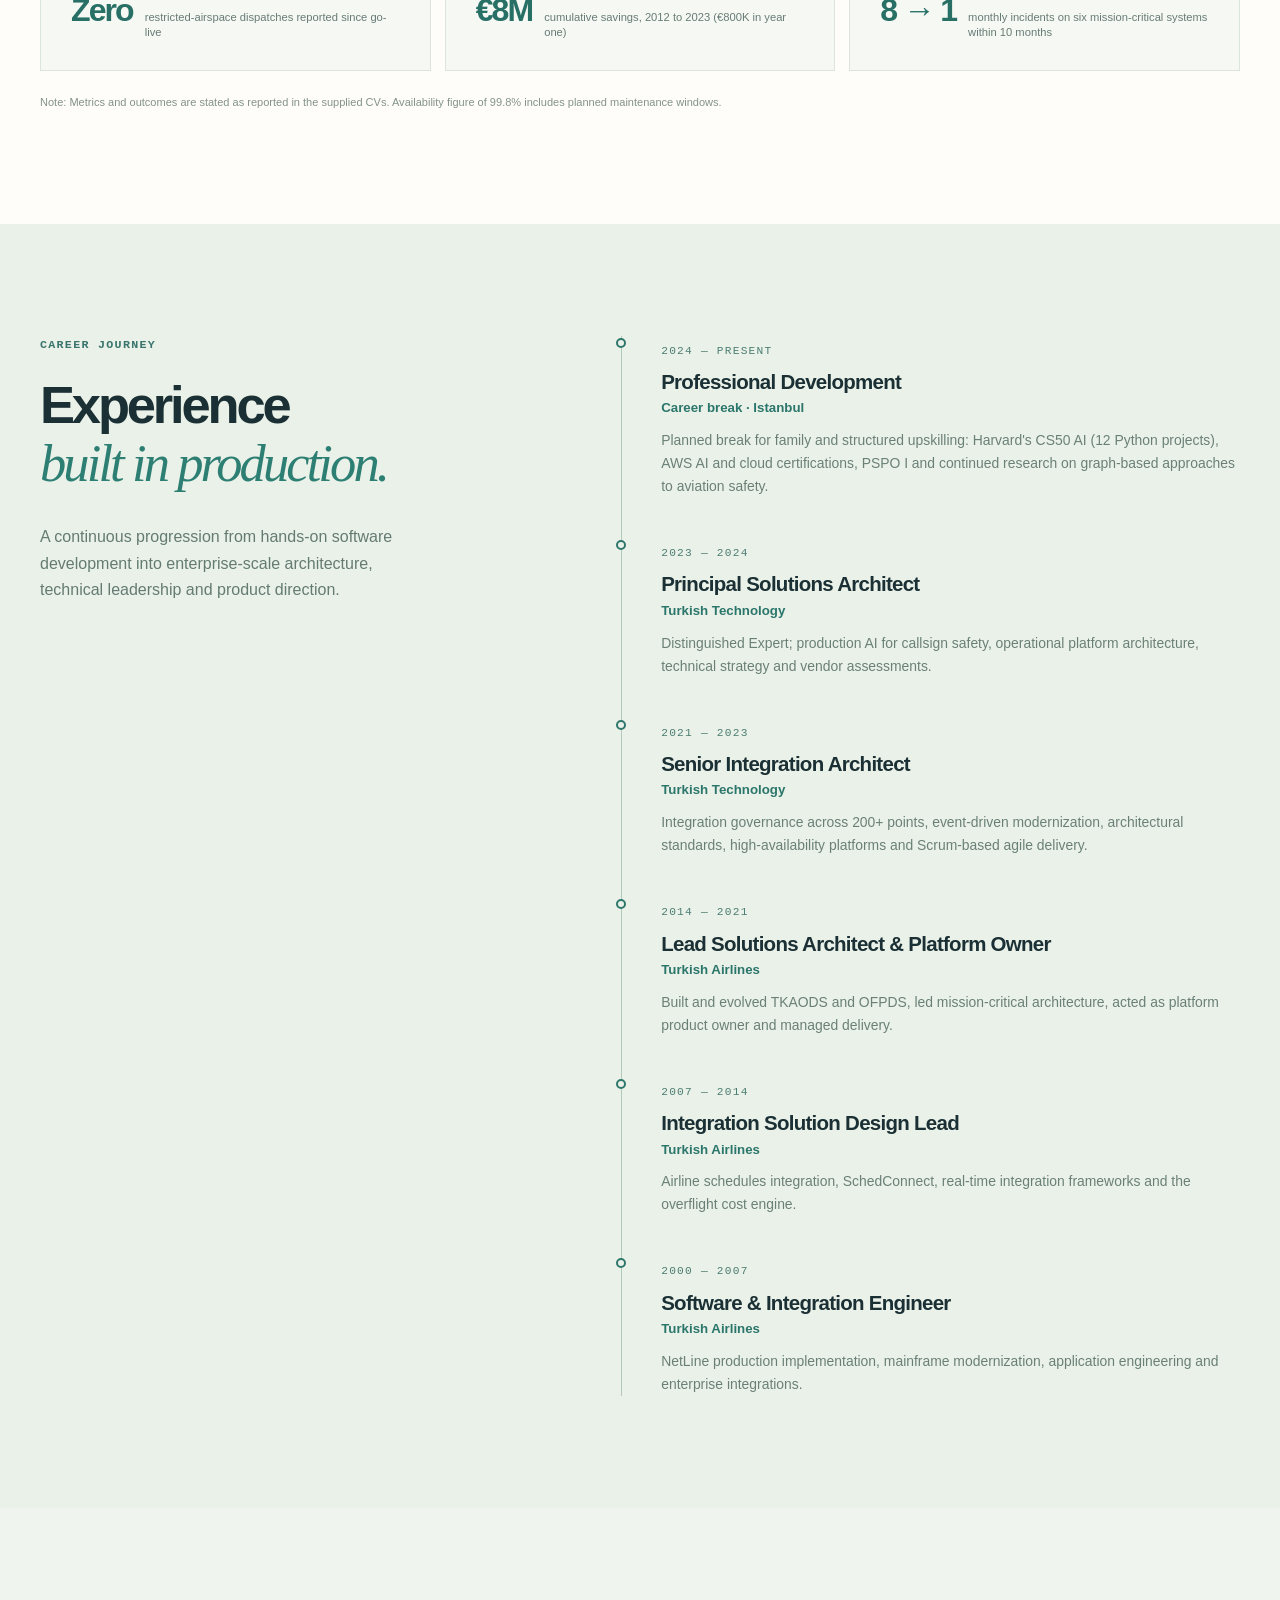
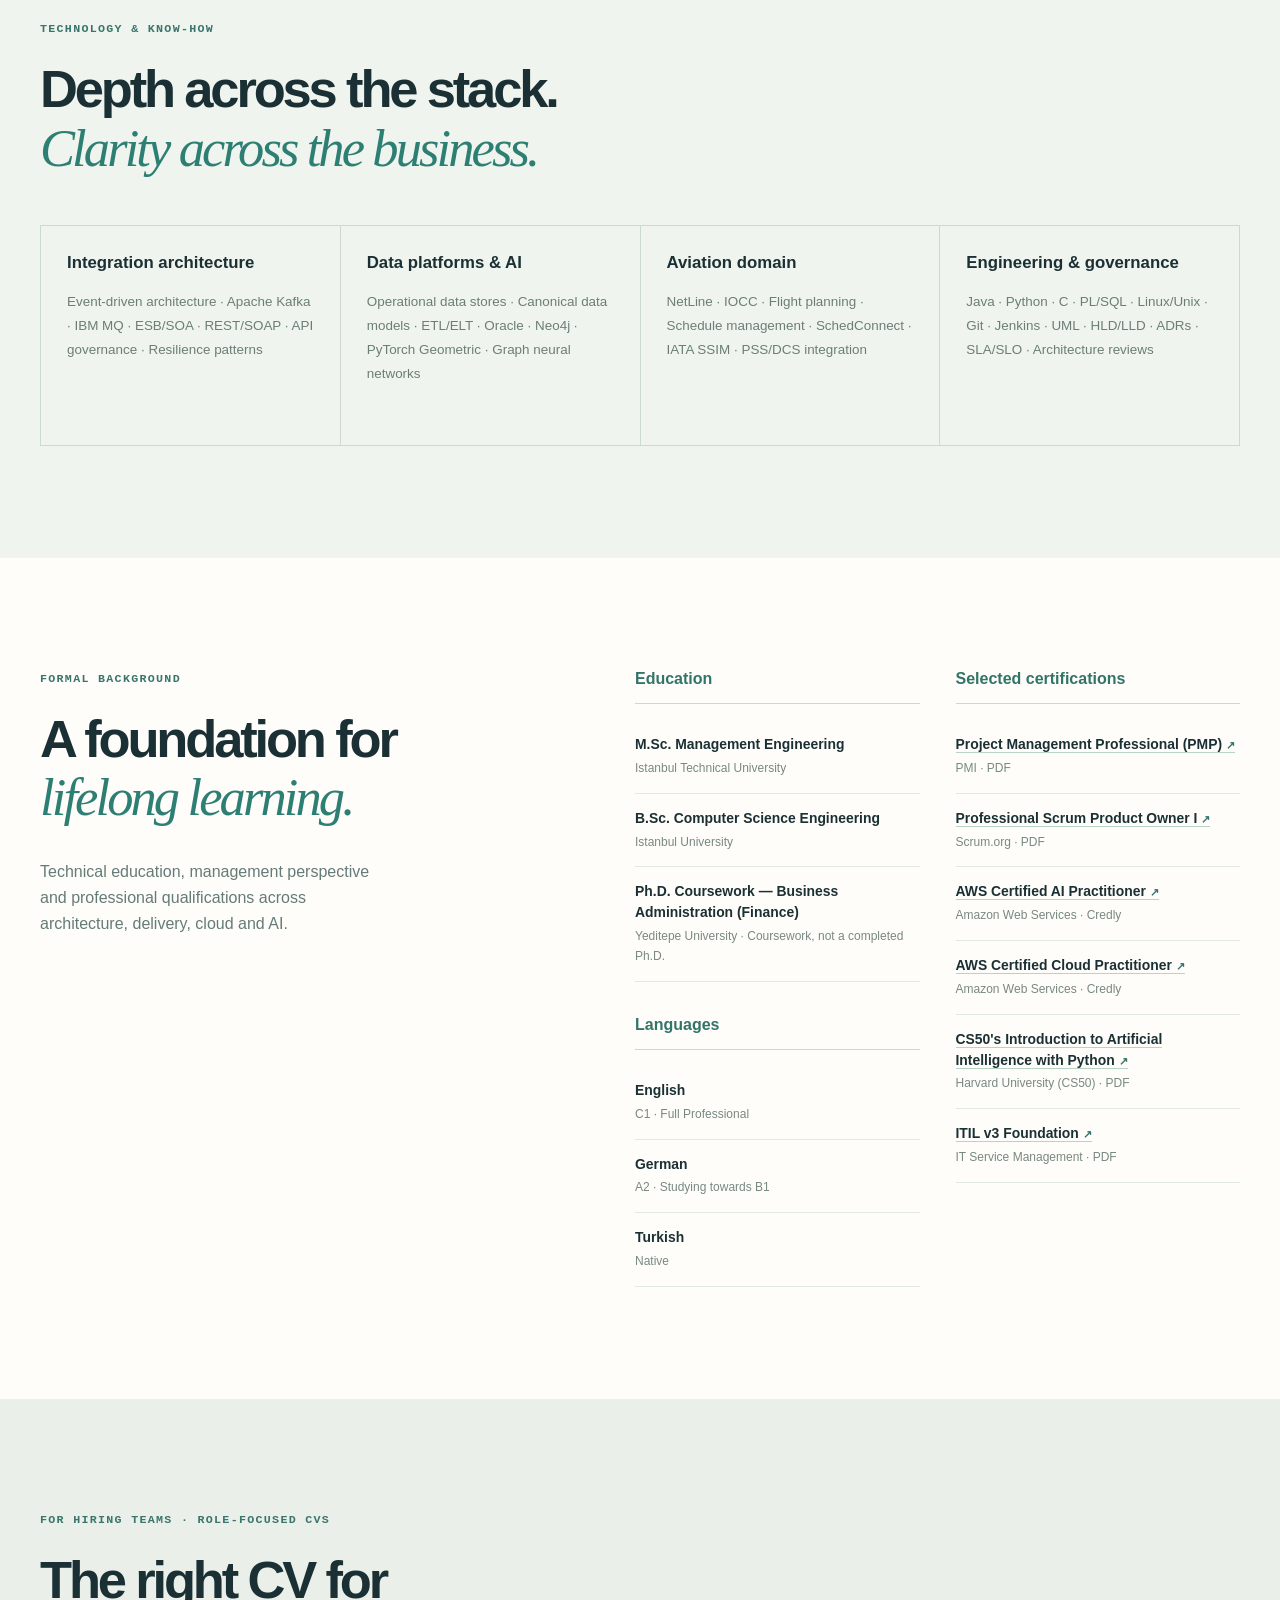
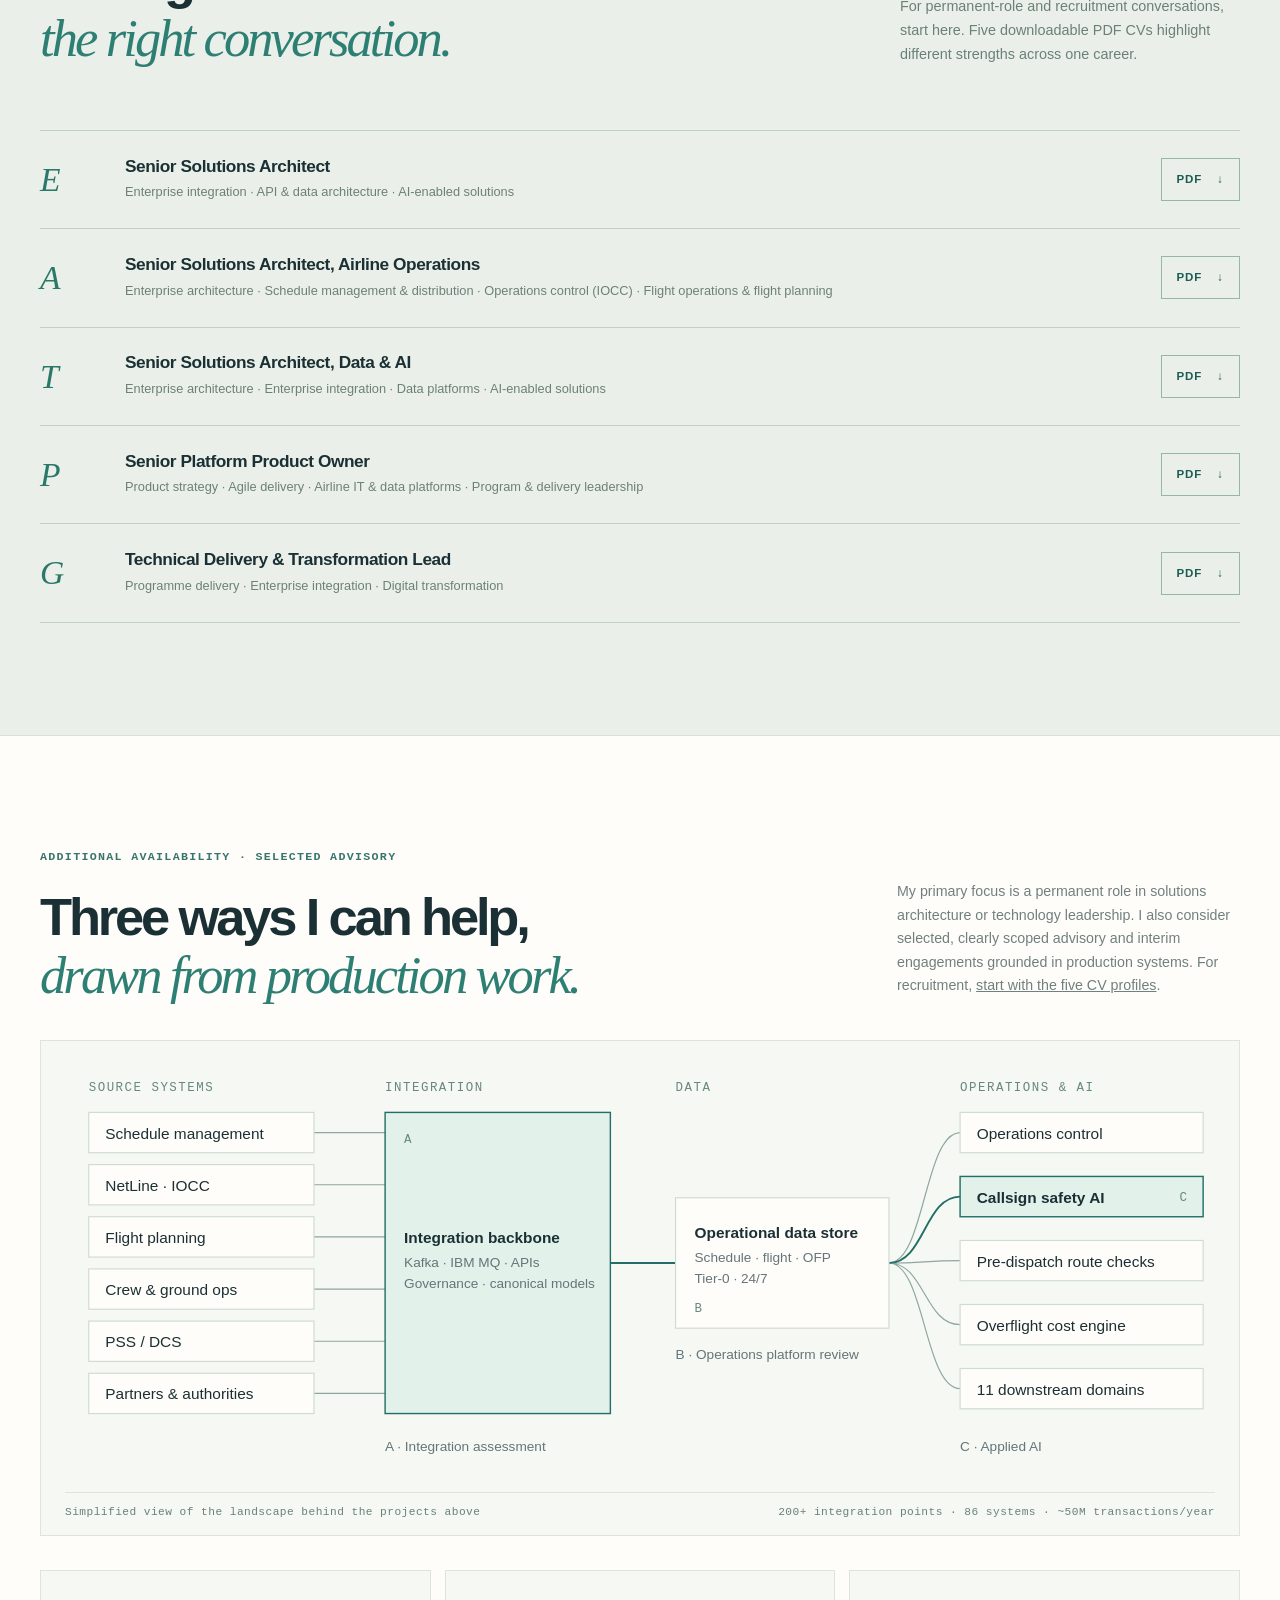
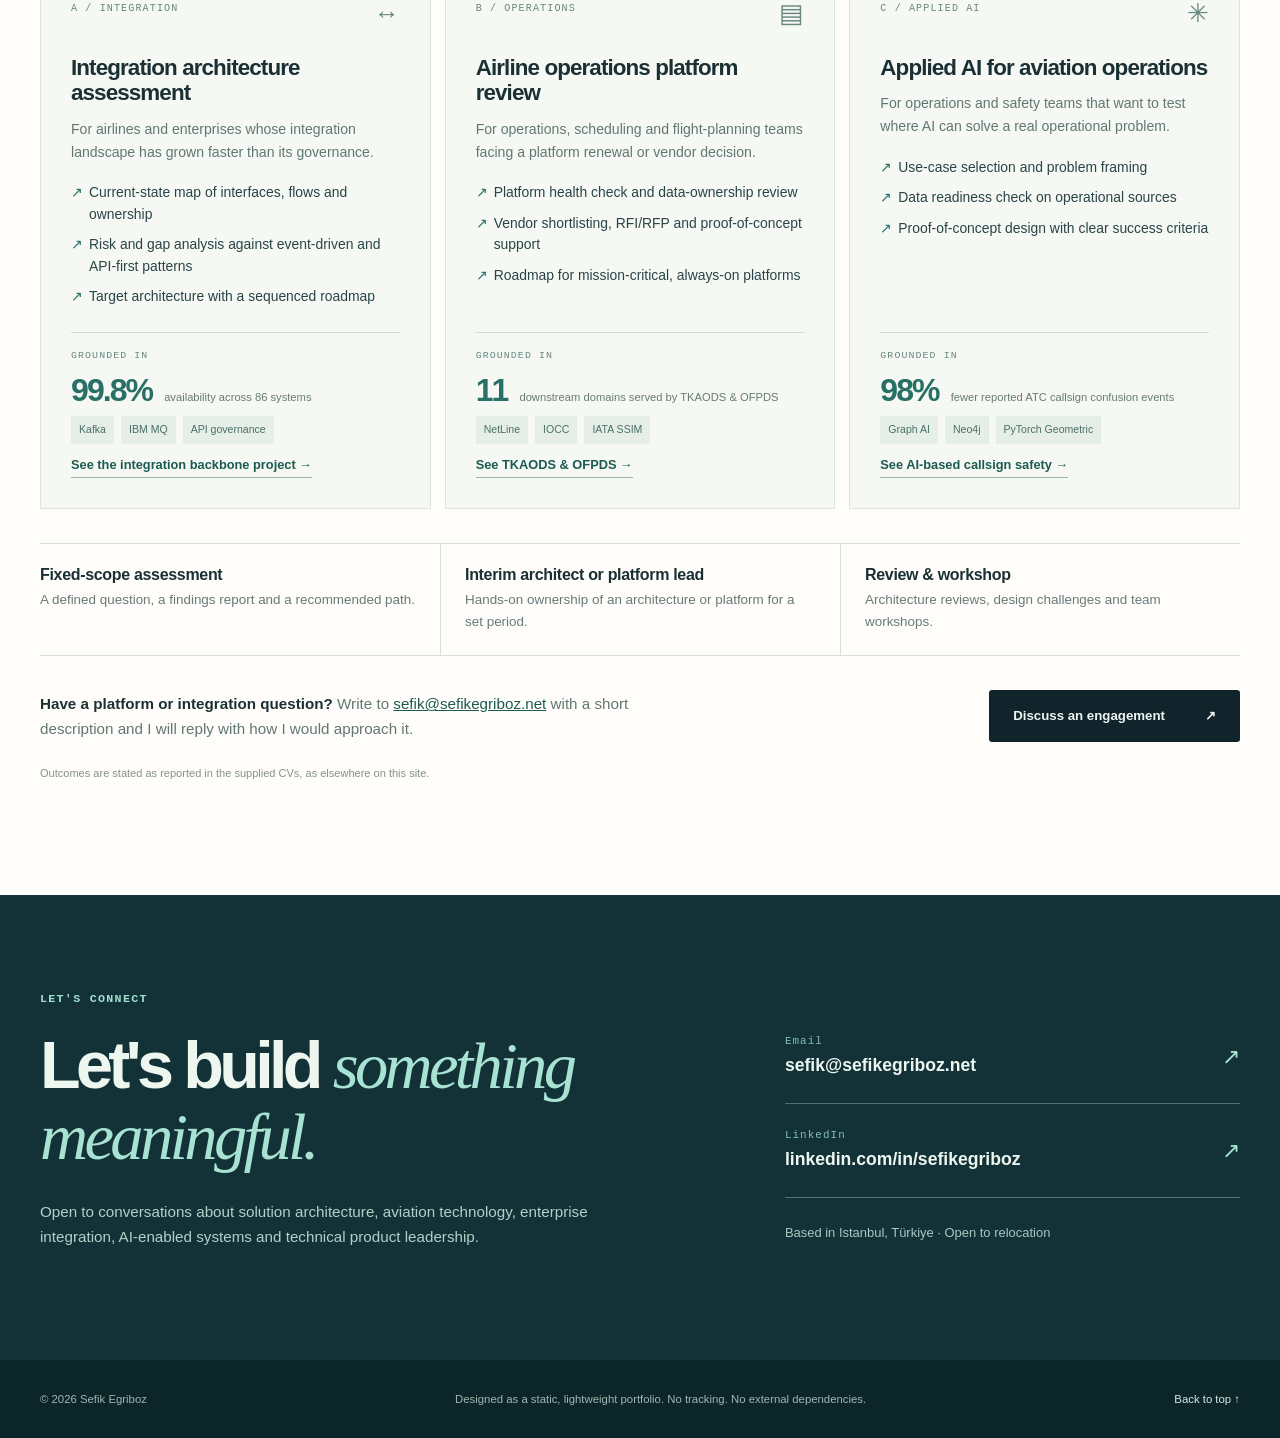
==== commit ae69870b: "Update A, E, T CV PDFs and add Enterprise Architecture to the T profile (11 Nov 2026) - A: eight lon" ====
--- a/index.html
+++ b/index.html
@@ -178,7 +178,7 @@
     <section class="section cv-section" id="cv"><div class="container"><div class="cv-header"><div><div class="section-kicker">FOR HIRING TEAMS · ROLE-FOCUSED CVS</div><h2 class="section-heading">The right CV for<br><em>the right conversation.</em></h2></div><p>For permanent-role and recruitment conversations, start here. Five downloadable PDF CVs highlight different strengths across one career.</p></div><div class="cv-list">
       <article class="cv-row"><div class="cv-code">E</div><div><h3>Senior Solutions Architect</h3><p>Enterprise integration · API &amp; data architecture · AI-enabled solutions</p></div><a href="Sefik_Egriboz_E.pdf" download class="cv-download" aria-label="Download Senior Solutions Architect CV, PDF">PDF <span aria-hidden="true">↓</span></a></article>
       <article class="cv-row"><div class="cv-code">A</div><div><h3>Senior Solutions Architect, Airline Operations</h3><p>Enterprise architecture · Schedule management &amp; distribution · Operations control (IOCC) · Flight operations &amp; flight planning</p></div><a href="Sefik_Egriboz_A.pdf" download class="cv-download" aria-label="Download Airline Operations CV, PDF">PDF <span aria-hidden="true">↓</span></a></article>
-      <article class="cv-row"><div class="cv-code">T</div><div><h3>Senior Solutions Architect, Data &amp; AI</h3><p>Enterprise integration · Data platforms · AI-enabled solutions</p></div><a href="Sefik_Egriboz_T.pdf" download class="cv-download" aria-label="Download Data and AI CV, PDF">PDF <span aria-hidden="true">↓</span></a></article>
+      <article class="cv-row"><div class="cv-code">T</div><div><h3>Senior Solutions Architect, Data &amp; AI</h3><p>Enterprise architecture · Enterprise integration · Data platforms · AI-enabled solutions</p></div><a href="Sefik_Egriboz_T.pdf" download class="cv-download" aria-label="Download Data and AI CV, PDF">PDF <span aria-hidden="true">↓</span></a></article>
       <article class="cv-row"><div class="cv-code">P</div><div><h3>Senior Platform Product Owner</h3><p>Product strategy · Agile delivery · Airline IT &amp; data platforms · Program &amp; delivery leadership</p></div><a href="Sefik_Egriboz_P.pdf" download class="cv-download" aria-label="Download Product Owner CV, PDF">PDF <span aria-hidden="true">↓</span></a></article>
       <article class="cv-row"><div class="cv-code">G</div><div><h3>Technical Delivery &amp; Transformation Lead</h3><p>Programme delivery · Enterprise integration · Digital transformation</p></div><a href="Sefik_Egriboz_G.pdf" download class="cv-download" aria-label="Download Technical Delivery and Transformation CV, PDF">PDF <span aria-hidden="true">↓</span></a></article>
     </div></div></section>
